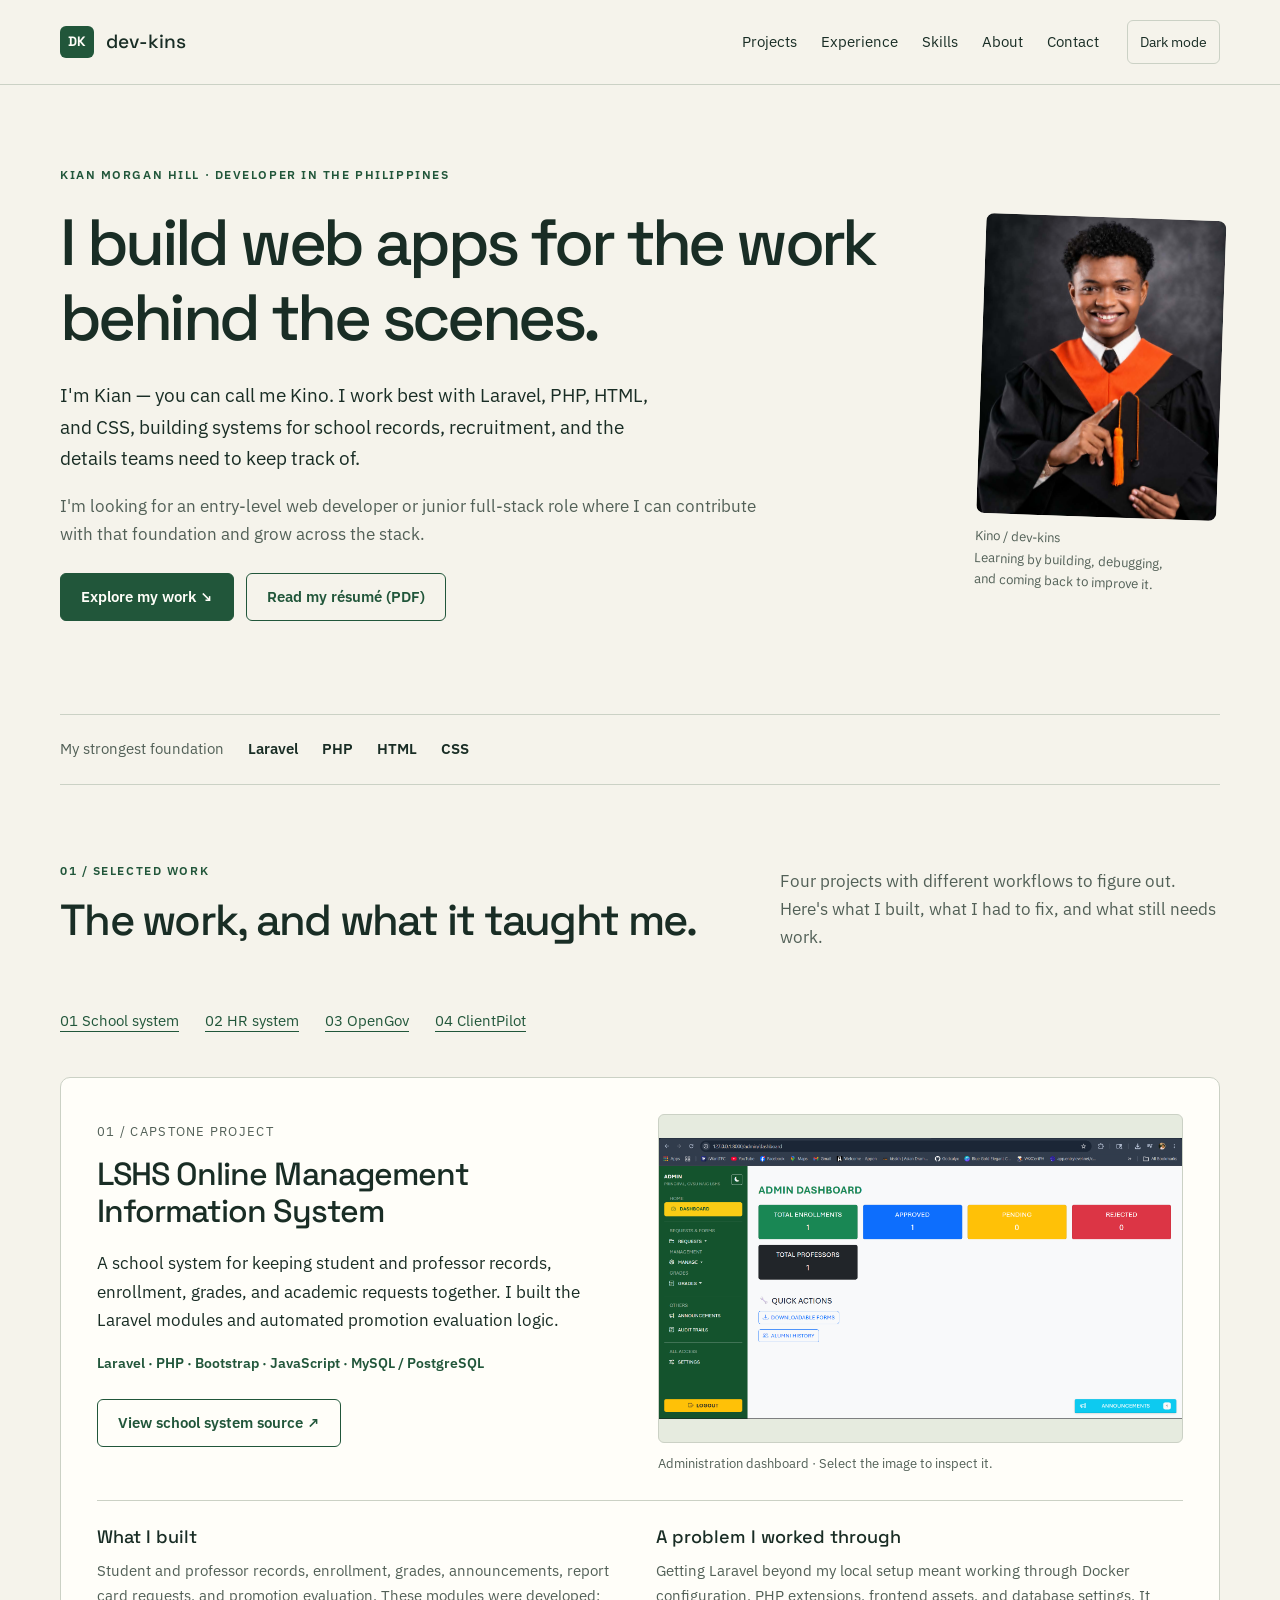
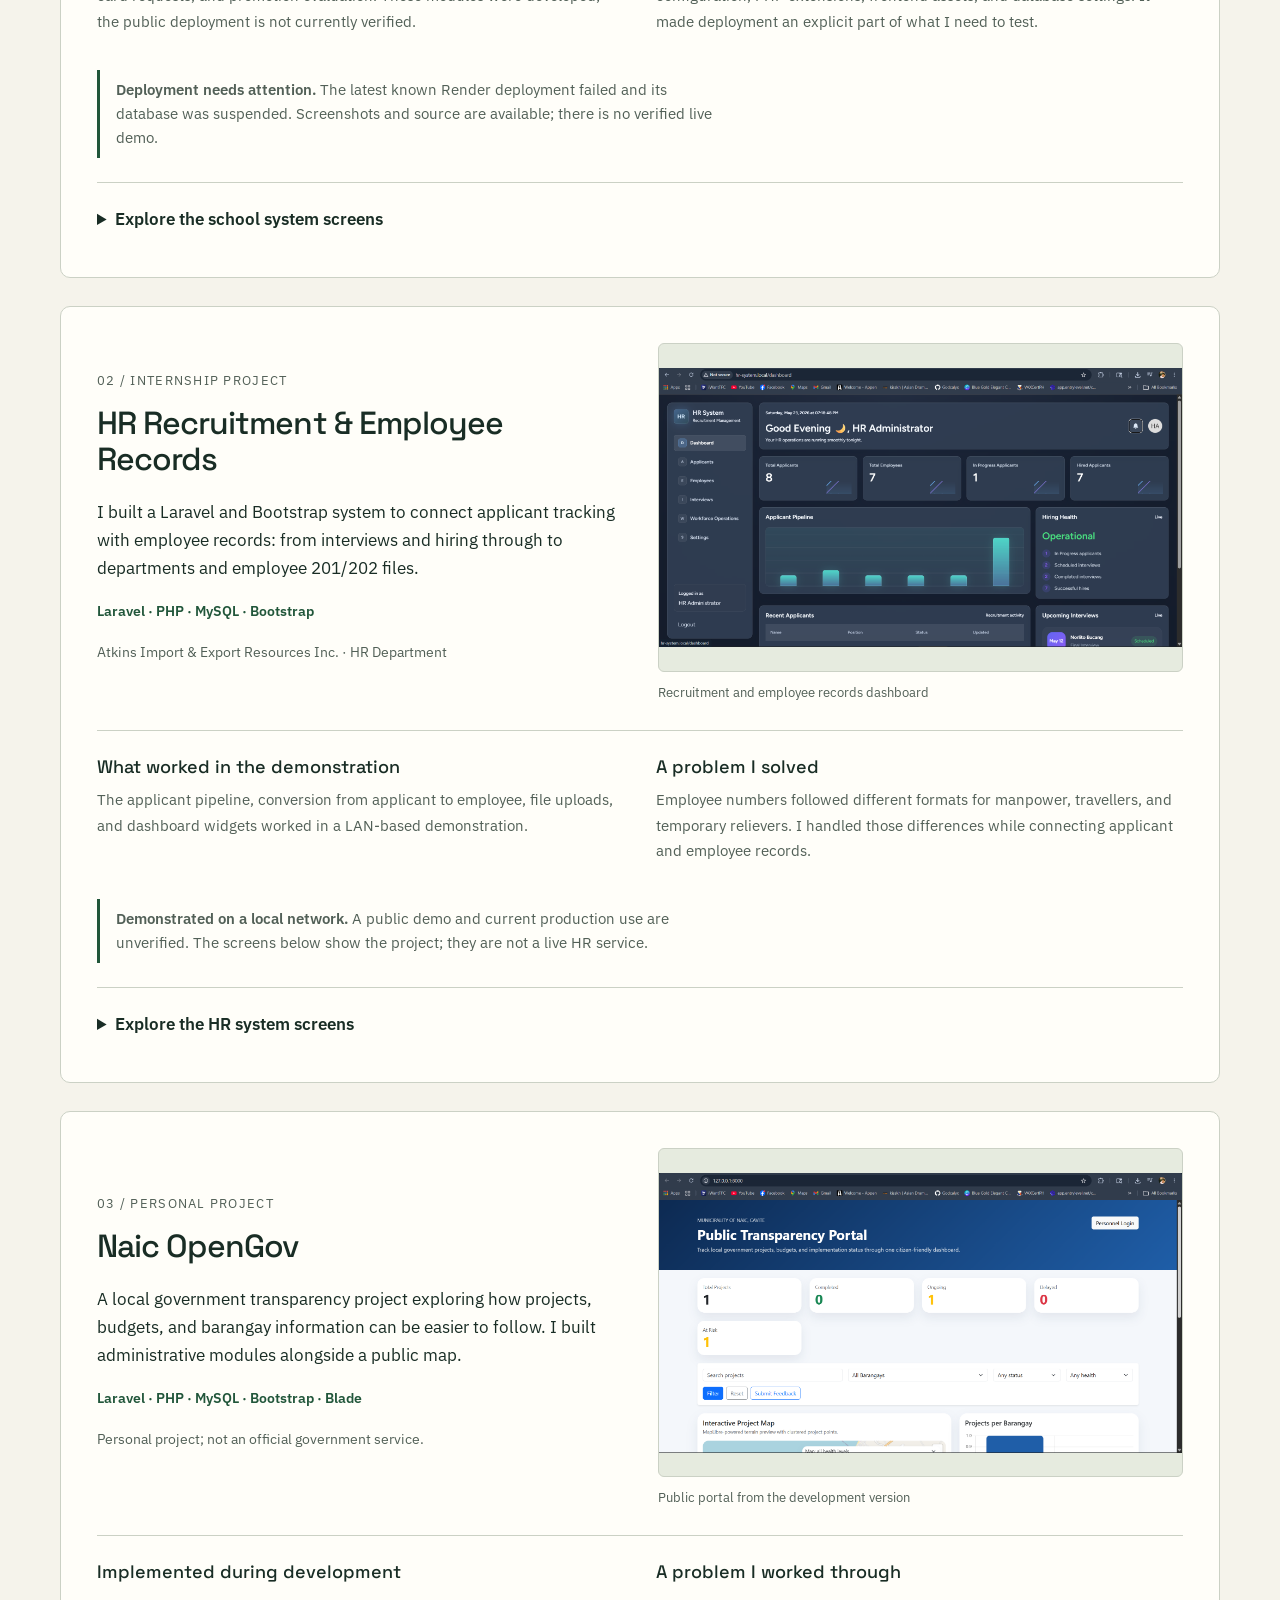
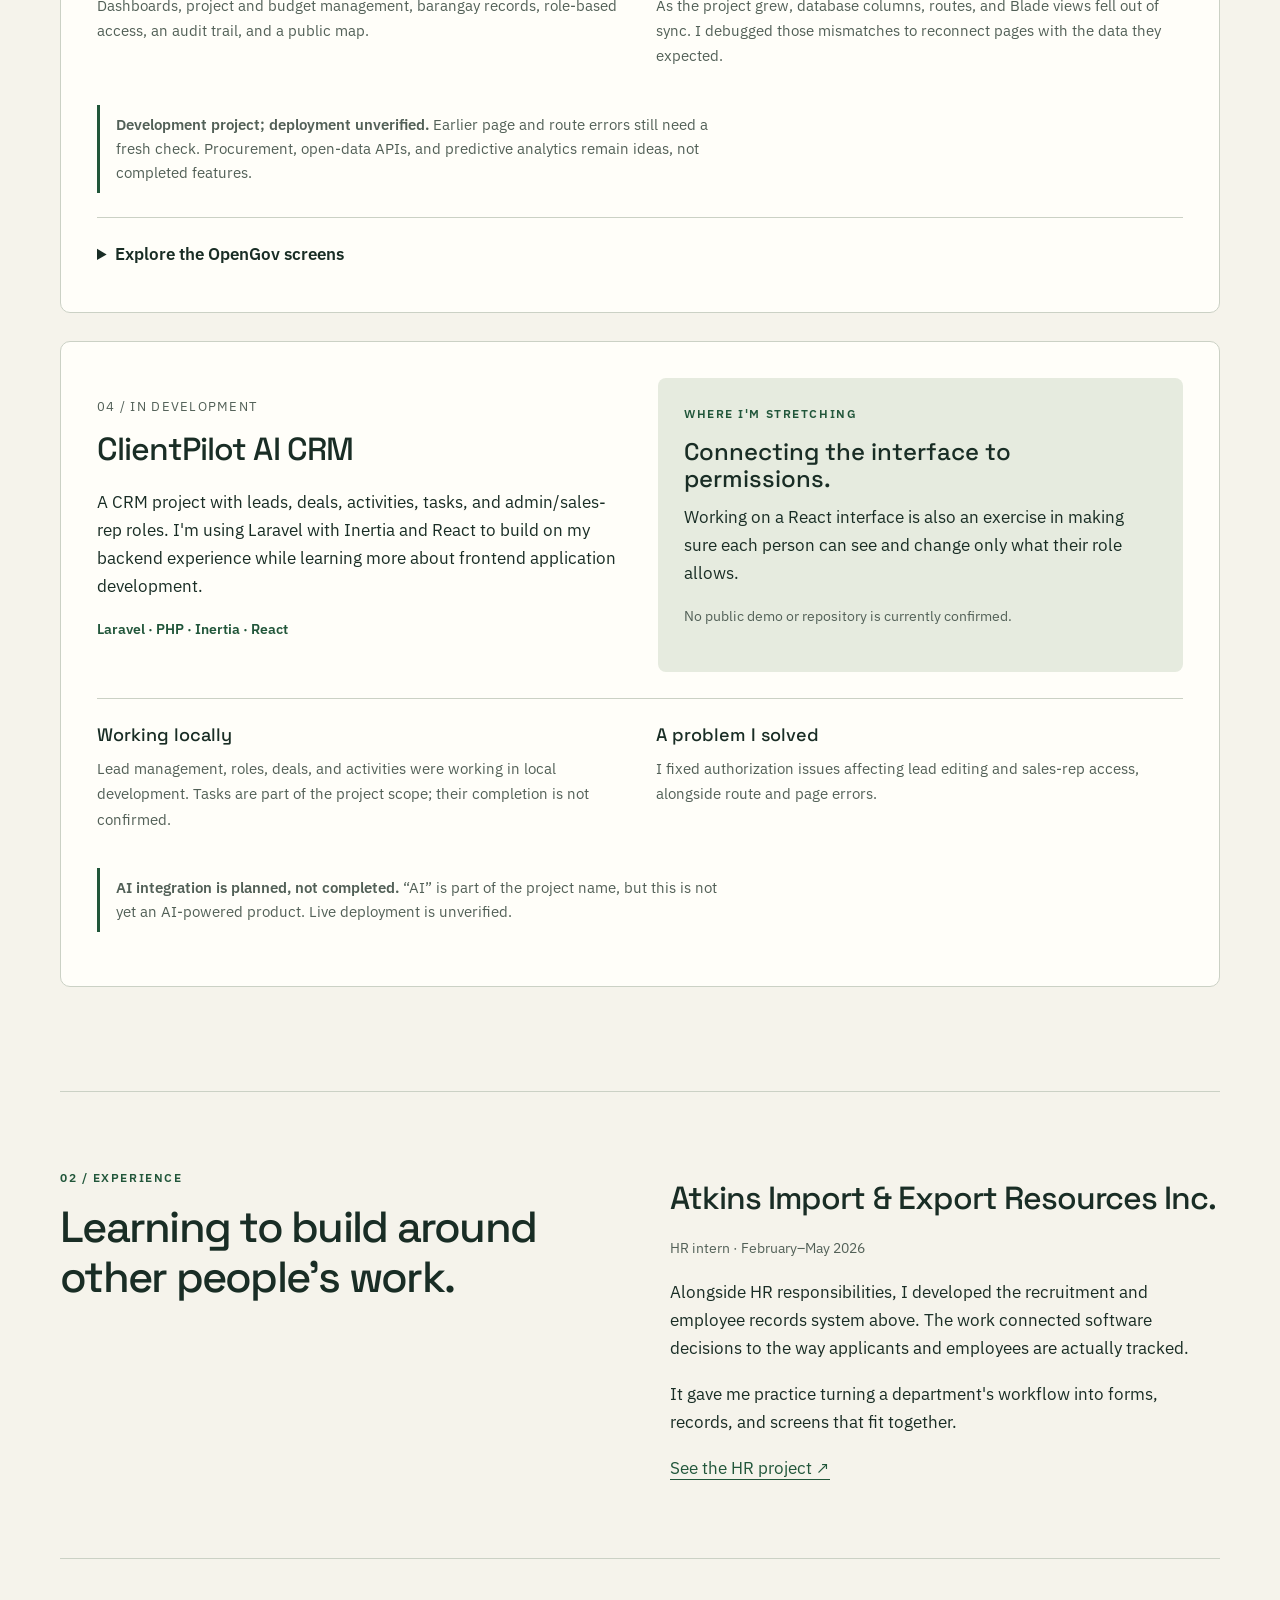
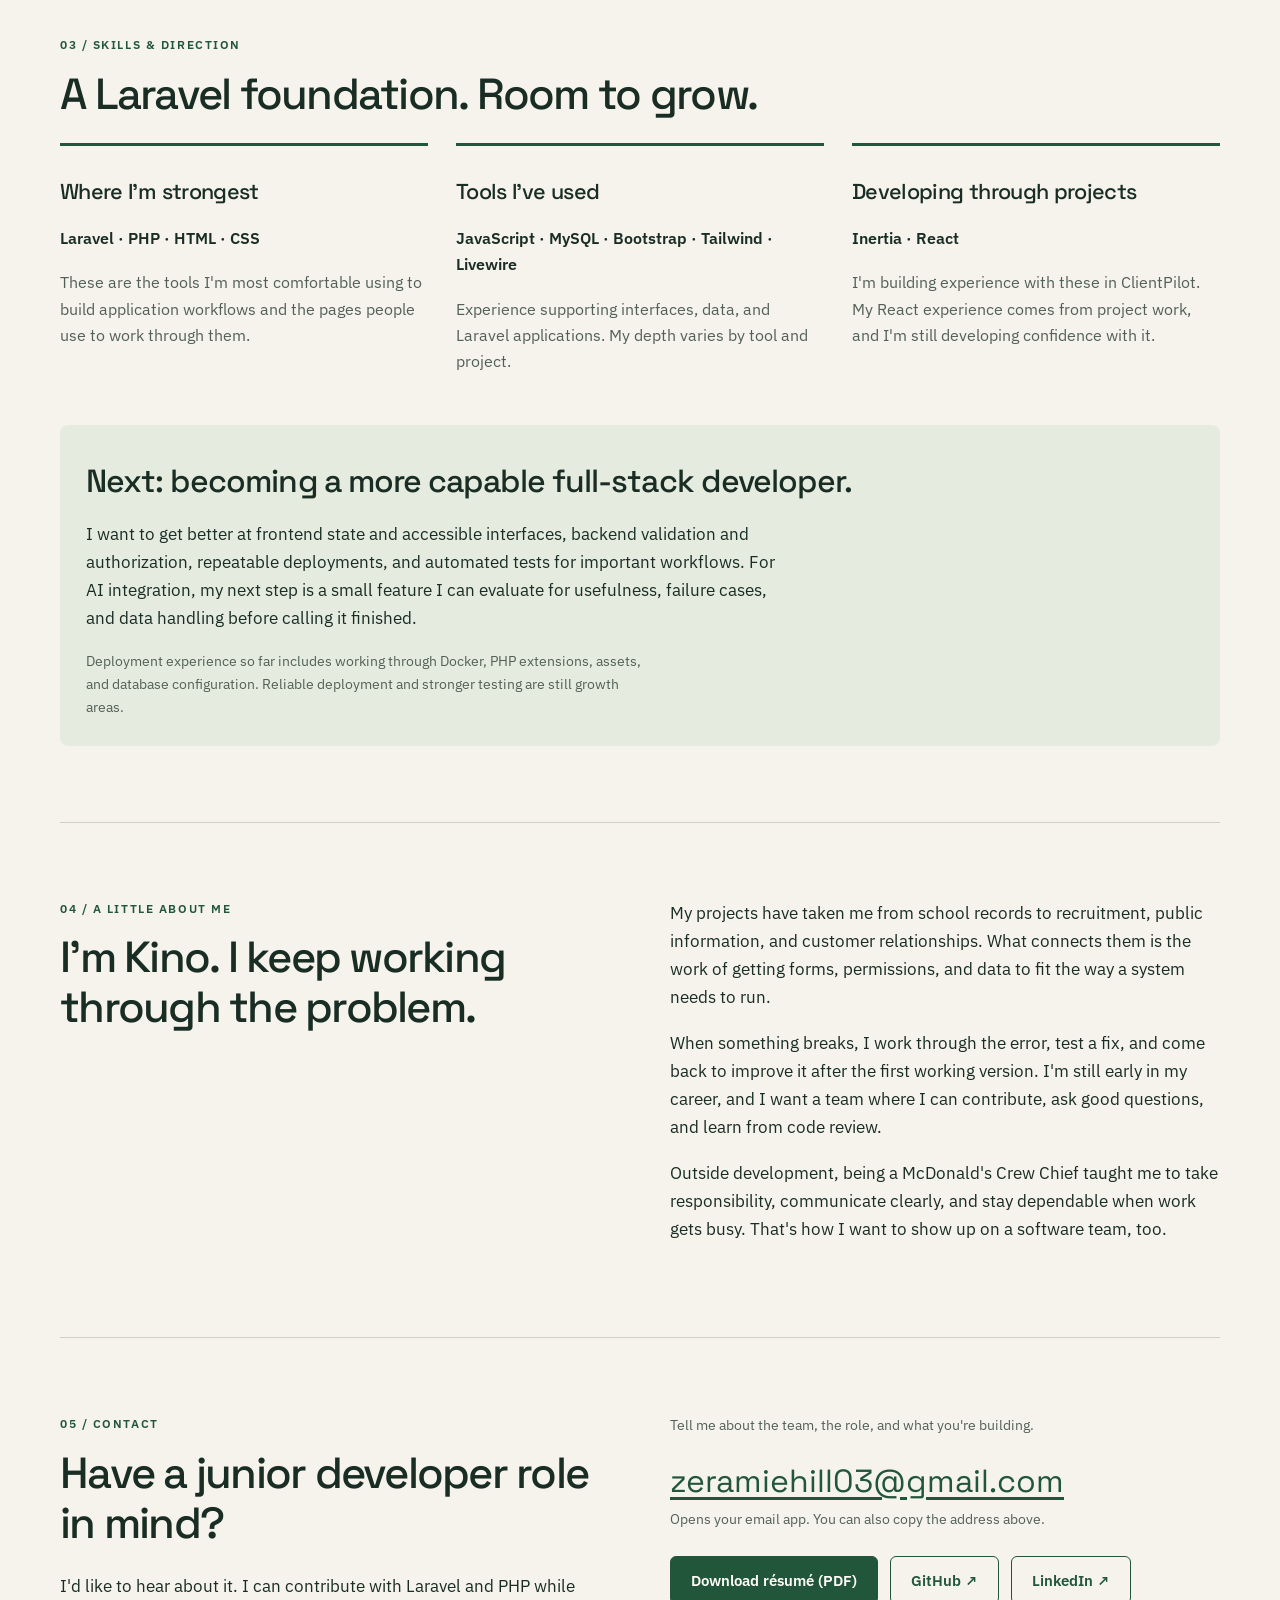
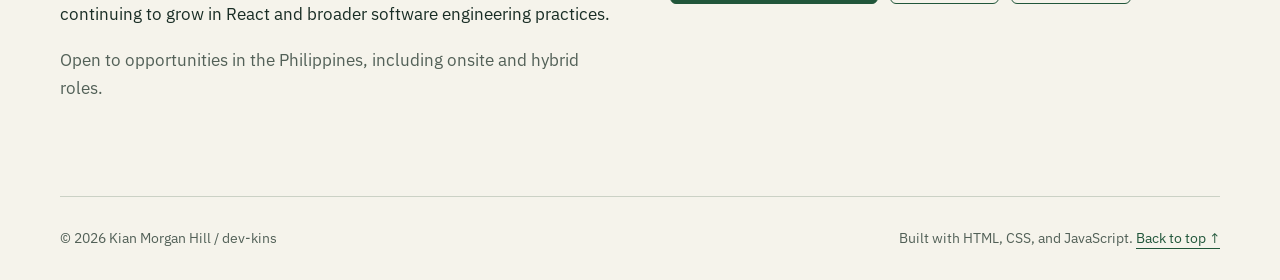
==== index.html @ 1ac3a868 "Redesign portfolio with updated projects and personal copy" ====
<!doctype html>
<html lang="en">
<head>
  <meta charset="utf-8">
  <meta name="viewport" content="width=device-width, initial-scale=1">
  <title>Kian Morgan Hill · Laravel &amp; PHP Developer</title>
  <meta name="description" content="I'm Kian (Kino), an early-career developer in the Philippines. Explore my Laravel school, HR, transparency, and CRM projects, what works, and what I'm learning next.">
  <meta name="theme-color" content="#21563a">
  <meta property="og:type" content="website">
  <meta property="og:title" content="Kian Morgan Hill · Laravel &amp; PHP Developer">
  <meta property="og:description" content="School records, HR workflows, public information, and a CRM. A look at my work, the problems I worked through, and where I'm growing next.">
  <meta property="og:url" content="https://dev-kins.vercel.app/">
  <meta property="og:image" content="https://dev-kins.vercel.app/assets/profile-photo.jpg">
  <meta property="og:image:alt" content="Kian Morgan Hill">
  <meta name="twitter:card" content="summary">
  <link rel="canonical" href="https://dev-kins.vercel.app/">
  <link rel="icon" href="./favicon.svg" type="image/svg+xml">
  <link rel="apple-touch-icon" href="./apple-touch-icon.png">
  <link rel="preconnect" href="https://fonts.googleapis.com">
  <link rel="preconnect" href="https://fonts.gstatic.com" crossorigin>
  <link href="https://fonts.googleapis.com/css2?family=Space+Grotesk:wght@400;500;700&amp;family=IBM+Plex+Sans:wght@400;500;600&amp;display=swap" rel="stylesheet">
  <link rel="stylesheet" href="./styles.css">
  <script src="./script.js" defer></script>
</head>
<body>
<a class="skip-link" href="#home">Skip to content</a>
<header class="topbar">
  <div class="wrap header-inner">
    <a class="brand" href="#home" aria-label="dev-kins home"><span class="brand-mark" aria-hidden="true">DK</span> dev-kins</a>
    <nav class="topnav" id="primary-navigation" aria-label="Primary navigation">
      <a href="#projects">Projects</a><a href="#experience">Experience</a><a href="#skills">Skills</a><a href="#about">About</a><a href="#contact">Contact</a>
    </nav>
    <button class="utility" data-theme-toggle type="button" aria-pressed="false">Dark mode</button>
    <button class="utility menu-toggle" data-menu-toggle type="button" aria-expanded="false" aria-controls="primary-navigation">Menu</button>
  </div>
</header>
<main id="home" class="wrap" tabindex="-1">
  <section class="hero" aria-labelledby="hero-title">
    <div>
      <p class="eyebrow">Kian Morgan Hill · Developer in the Philippines</p>
      <h1 id="hero-title">I build web apps for the work behind the scenes.</h1>
      <p class="intro">I'm Kian — you can call me Kino. I work best with Laravel, PHP, HTML, and CSS, building systems for school records, recruitment, and the details teams need to keep track of.</p>
      <p class="muted">I'm looking for an entry-level web developer or junior full-stack role where I can contribute with that foundation and grow across the stack.</p>
      <div class="actions"><a class="button primary" href="#projects">Explore my work <span aria-hidden="true">&nbsp;↘</span></a><a class="button" href="./assets/Kian_Morgan_Hill_Resume.pdf">Read my résumé (PDF)</a></div>
    </div>
    <figure class="hero-photo"><img src="./assets/profile-photo.jpg" alt="Kian Morgan Hill" width="240" height="300" fetchpriority="high"><figcaption>Kino / dev-kins<br>Learning by building, debugging,<br>and coming back to improve it.</figcaption></figure>
  </section>
  <div class="foundation"><span>My strongest foundation</span><strong>Laravel</strong><strong>PHP</strong><strong>HTML</strong><strong>CSS</strong></div>
  <section id="projects" class="section" tabindex="-1" aria-labelledby="projects-title">
    <div class="section-intro"><div><p class="eyebrow">01 / Selected work</p><h2 id="projects-title">The work, and what it taught me.</h2></div><p class="muted">Four projects with different workflows to figure out. Here's what I built, what I had to fix, and what still needs work.</p></div>
    <nav class="project-index" aria-label="Project shortcuts"><a href="#lshs">01 School system</a><a href="#hr">02 HR system</a><a href="#opengov">03 OpenGov</a><a href="#crm">04 ClientPilot</a></nav>
    <article class="project" id="lshs" aria-labelledby="lshs-title">
      <div class="project-top"><div><span class="project-number">01 / CAPSTONE PROJECT</span><h3 id="lshs-title">LSHS Online Management Information System</h3><p>A school system for keeping student and professor records, enrollment, grades, and academic requests together. I built the Laravel modules and automated promotion evaluation logic.</p><p class="tagline">Laravel · PHP · Bootstrap · JavaScript · MySQL / PostgreSQL</p><div class="actions"><a class="button" href="https://github.com/dev-kins/lshs-omis">View school system source ↗</a></div></div>
      <figure class="project-cover"><a class="preview" data-preview href="./assets/LSHS_OMIS/admin-dashboard.png" aria-label="Enlarge school admin dashboard"><img src="./assets/LSHS_OMIS/admin-dashboard.png" alt="LSHS school administration dashboard" loading="lazy" width="1440" height="900"></a><figcaption>Administration dashboard · Select the image to inspect it.</figcaption></figure></div>
      <div class="project-facts"><div><h4>What I built</h4><p>Student and professor records, enrollment, grades, announcements, report card requests, and promotion evaluation. These modules were developed; the public deployment is not currently verified.</p></div><div><h4>A problem I worked through</h4><p>Getting Laravel beyond my local setup meant working through Docker configuration, PHP extensions, frontend assets, and database settings. It made deployment an explicit part of what I need to test.</p></div></div>
      <p class="status"><strong>Deployment needs attention.</strong> The latest known Render deployment failed and its database was suspended. Screenshots and source are available; there is no verified live demo.</p>
      <details id="lshs-gallery"><summary>Explore the school system screens</summary><div class="gallery">
        <figure><a class="preview" data-preview href="./assets/LSHS_OMIS/homepage.png" aria-label="Enlarge school homepage"><img src="./assets/LSHS_OMIS/homepage.png" alt="LSHS public homepage" loading="lazy"></a><figcaption>Public homepage</figcaption></figure>
        <figure><a class="preview" data-preview href="./assets/LSHS_OMIS/teacher-dashboard.png" aria-label="Enlarge professor dashboard"><img src="./assets/LSHS_OMIS/teacher-dashboard.png" alt="LSHS professor dashboard" loading="lazy"></a><figcaption>Professor dashboard</figcaption></figure>
        <figure><a class="preview" data-preview href="./assets/LSHS_OMIS/student-dashboard.png" aria-label="Enlarge student dashboard"><img src="./assets/LSHS_OMIS/student-dashboard.png" alt="LSHS student dashboard" loading="lazy"></a><figcaption>Student dashboard</figcaption></figure>
        <figure><a class="preview" data-preview href="./assets/LSHS_OMIS/grades.png" aria-label="Enlarge grades screen"><img src="./assets/LSHS_OMIS/grades.png" alt="LSHS grades screen" loading="lazy"></a><figcaption>Grades</figcaption></figure>
        <figure><a class="preview" data-preview href="./assets/LSHS_OMIS/grade-consolidation.png" aria-label="Enlarge grade consolidation"><img src="./assets/LSHS_OMIS/grade-consolidation.png" alt="LSHS grade consolidation screen" loading="lazy"></a><figcaption>Grade consolidation</figcaption></figure>
        <figure><a class="preview" data-preview href="./assets/LSHS_OMIS/audit-trail.png" aria-label="Enlarge school audit trail"><img src="./assets/LSHS_OMIS/audit-trail.png" alt="LSHS audit trail screen" loading="lazy"></a><figcaption>Audit trail</figcaption></figure>
      </div></details>
    </article>
    <article class="project" id="hr" aria-labelledby="hr-title">
      <div class="project-top"><div><span class="project-number">02 / INTERNSHIP PROJECT</span><h3 id="hr-title">HR Recruitment &amp; Employee Records</h3><p>I built a Laravel and Bootstrap system to connect applicant tracking with employee records: from interviews and hiring through to departments and employee 201/202 files.</p><p class="tagline">Laravel · PHP · MySQL · Bootstrap</p><p class="meta">Atkins Import &amp; Export Resources Inc. · HR Department</p></div>
      <figure class="project-cover"><a class="preview" data-preview href="./assets/HR_RWMS/hr-dashboard.png" aria-label="Enlarge HR dashboard"><img src="./assets/HR_RWMS/hr-dashboard.png" alt="HR recruitment and employee records dashboard" loading="lazy" width="1440" height="900"></a><figcaption>Recruitment and employee records dashboard</figcaption></figure></div>
      <div class="project-facts"><div><h4>What worked in the demonstration</h4><p>The applicant pipeline, conversion from applicant to employee, file uploads, and dashboard widgets worked in a LAN-based demonstration.</p></div><div><h4>A problem I solved</h4><p>Employee numbers followed different formats for manpower, travellers, and temporary relievers. I handled those differences while connecting applicant and employee records.</p></div></div>
      <p class="status"><strong>Demonstrated on a local network.</strong> A public demo and current production use are unverified. The screens below show the project; they are not a live HR service.</p>
      <details><summary>Explore the HR system screens</summary><div class="gallery">
        <figure><a class="preview" data-preview href="./assets/HR_RWMS/hr-applicants.png" aria-label="Enlarge applicant tracking"><img src="./assets/HR_RWMS/hr-applicants.png" alt="HR applicant tracking screen" loading="lazy"></a><figcaption>Applicant pipeline</figcaption></figure>
        <figure><a class="preview" data-preview href="./assets/HR_RWMS/hr-workforce.png" aria-label="Enlarge workforce screen"><img src="./assets/HR_RWMS/hr-workforce.png" alt="HR workforce screen" loading="lazy"></a><figcaption>Workforce overview</figcaption></figure>
        <figure><a class="preview" data-preview href="./assets/HR_RWMS/hr-employee_profile.png" aria-label="Enlarge employee profile"><img src="./assets/HR_RWMS/hr-employee_profile.png" alt="HR employee profile screen" loading="lazy"></a><figcaption>Employee profile and records</figcaption></figure>
      </div></details>
    </article>
    <article class="project" id="opengov" aria-labelledby="opengov-title">
      <div class="project-top"><div><span class="project-number">03 / PERSONAL PROJECT</span><h3 id="opengov-title">Naic OpenGov</h3><p>A local government transparency project exploring how projects, budgets, and barangay information can be easier to follow. I built administrative modules alongside a public map.</p><p class="tagline">Laravel · PHP · MySQL · Bootstrap · Blade</p><p class="meta">Personal project; not an official government service.</p></div>
      <figure class="project-cover"><a class="preview" data-preview href="./assets/Naic-OpenGov/public-portal.png" aria-label="Enlarge OpenGov public portal"><img src="./assets/Naic-OpenGov/public-portal.png" alt="Naic OpenGov public transparency portal" loading="lazy" width="1440" height="900"></a><figcaption>Public portal from the development version</figcaption></figure></div>
      <div class="project-facts"><div><h4>Implemented during development</h4><p>Dashboards, project and budget management, barangay records, role-based access, an audit trail, and a public map.</p></div><div><h4>A problem I worked through</h4><p>As the project grew, database columns, routes, and Blade views fell out of sync. I debugged those mismatches to reconnect pages with the data they expected.</p></div></div>
      <p class="status"><strong>Development project; deployment unverified.</strong> Earlier page and route errors still need a fresh check. Procurement, open-data APIs, and predictive analytics remain ideas, not completed features.</p>
      <details><summary>Explore the OpenGov screens</summary><div class="gallery">
        <figure><a class="preview" data-preview href="./assets/Naic-OpenGov/dashboard.png" aria-label="Enlarge OpenGov dashboard"><img src="./assets/Naic-OpenGov/dashboard.png" alt="Naic OpenGov administrative dashboard" loading="lazy"></a><figcaption>Administrative dashboard</figcaption></figure>
        <figure><a class="preview" data-preview href="./assets/Naic-OpenGov/budget%20page.png" aria-label="Enlarge budget management"><img src="./assets/Naic-OpenGov/budget%20page.png" alt="Naic OpenGov budget management page" loading="lazy"></a><figcaption>Budget management</figcaption></figure>
        <figure><a class="preview" data-preview href="./assets/Naic-OpenGov/project%20view.png" aria-label="Enlarge project details"><img src="./assets/Naic-OpenGov/project%20view.png" alt="Naic OpenGov project detail page" loading="lazy"></a><figcaption>Project details</figcaption></figure>
        <figure><a class="preview" data-preview href="./assets/Naic-OpenGov/notification.png" aria-label="Enlarge notifications screen"><img src="./assets/Naic-OpenGov/notification.png" alt="Naic OpenGov notifications screen" loading="lazy"></a><figcaption>Notifications screen</figcaption></figure>
        <figure><a class="preview" data-preview href="./assets/Naic-OpenGov/Login.png" aria-label="Enlarge OpenGov login"><img src="./assets/Naic-OpenGov/Login.png" alt="Naic OpenGov login screen" loading="lazy"></a><figcaption>Login screen</figcaption></figure>
      </div></details>
    </article>
    <article class="project" id="crm" aria-labelledby="crm-title">
      <div class="project-top"><div><span class="project-number">04 / IN DEVELOPMENT</span><h3 id="crm-title">ClientPilot AI CRM</h3><p>A CRM project with leads, deals, activities, tasks, and admin/sales-rep roles. I'm using Laravel with Inertia and React to build on my backend experience while learning more about frontend application development.</p><p class="tagline">Laravel · PHP · Inertia · React</p></div><div class="crm-note"><p class="eyebrow">Where I'm stretching</p><h4>Connecting the interface to permissions.</h4><p>Working on a React interface is also an exercise in making sure each person can see and change only what their role allows.</p><p class="meta">No public demo or repository is currently confirmed.</p></div></div>
      <div class="project-facts"><div><h4>Working locally</h4><p>Lead management, roles, deals, and activities were working in local development. Tasks are part of the project scope; their completion is not confirmed.</p></div><div><h4>A problem I solved</h4><p>I fixed authorization issues affecting lead editing and sales-rep access, alongside route and page errors.</p></div></div>
      <p class="status"><strong>AI integration is planned, not completed.</strong> “AI” is part of the project name, but this is not yet an AI-powered product. Live deployment is unverified.</p>
    </article>
  </section>
  <section id="experience" class="section two-col" tabindex="-1" aria-labelledby="experience-title">
    <div><p class="eyebrow">02 / Experience</p><h2 id="experience-title">Learning to build around other people's work.</h2></div>
    <div><h3>Atkins Import &amp; Export Resources Inc.</h3><p class="meta">HR intern · February–May 2026</p><p>Alongside HR responsibilities, I developed the recruitment and employee records system above. The work connected software decisions to the way applicants and employees are actually tracked.</p><p>It gave me practice turning a department's workflow into forms, records, and screens that fit together.</p><a href="#hr">See the HR project ↗</a></div>
  </section>
  <section id="skills" class="section" tabindex="-1" aria-labelledby="skills-title">
    <p class="eyebrow">03 / Skills &amp; direction</p><h2 id="skills-title">A Laravel foundation. Room to grow.</h2>
    <div class="skill-grid">
      <div class="skill-card"><h3>Where I'm strongest</h3><p class="skill-names">Laravel · PHP · HTML · CSS</p><p>These are the tools I'm most comfortable using to build application workflows and the pages people use to work through them.</p></div>
      <div class="skill-card"><h3>Tools I've used</h3><p class="skill-names">JavaScript · MySQL · Bootstrap · Tailwind · Livewire</p><p>Experience supporting interfaces, data, and Laravel applications. My depth varies by tool and project.</p></div>
      <div class="skill-card"><h3>Developing through projects</h3><p class="skill-names">Inertia · React</p><p>I'm building experience with these in ClientPilot. My React experience comes from project work, and I'm still developing confidence with it.</p></div>
    </div>
    <div class="learning"><h3>Next: becoming a more capable full-stack developer.</h3><p>I want to get better at frontend state and accessible interfaces, backend validation and authorization, repeatable deployments, and automated tests for important workflows. For AI integration, my next step is a small feature I can evaluate for usefulness, failure cases, and data handling before calling it finished.</p><p class="meta">Deployment experience so far includes working through Docker, PHP extensions, assets, and database configuration. Reliable deployment and stronger testing are still growth areas.</p></div>
  </section>
  <section id="about" class="section two-col" tabindex="-1" aria-labelledby="about-title">
    <div><p class="eyebrow">04 / A little about me</p><h2 id="about-title">I'm Kino. I keep working through the problem.</h2></div>
    <div><p>My projects have taken me from school records to recruitment, public information, and customer relationships. What connects them is the work of getting forms, permissions, and data to fit the way a system needs to run.</p><p>When something breaks, I work through the error, test a fix, and come back to improve it after the first working version. I'm still early in my career, and I want a team where I can contribute, ask good questions, and learn from code review.</p><p>Outside development, being a McDonald's Crew Chief taught me to take responsibility, communicate clearly, and stay dependable when work gets busy. That's how I want to show up on a software team, too.</p></div>
  </section>
  <section id="contact" class="section two-col" tabindex="-1" aria-labelledby="contact-title">
    <div><p class="eyebrow">05 / Contact</p><h2 id="contact-title">Have a junior developer role in mind?</h2><p>I'd like to hear about it. I can contribute with Laravel and PHP while continuing to grow in React and broader software engineering practices.</p><p class="muted">Open to opportunities in the Philippines, including onsite and hybrid roles.</p></div>
    <div><p class="meta">Tell me about the team, the role, and what you're building.</p><a class="email" href="mailto:zeramiehill03@gmail.com">zeramiehill03@gmail.com</a><p class="meta">Opens your email app. You can also copy the address above.</p><div class="actions"><a class="button primary" href="./assets/Kian_Morgan_Hill_Resume.pdf" download>Download résumé (PDF)</a><a class="button" href="https://github.com/dev-kins">GitHub ↗</a><a class="button" href="https://www.linkedin.com/in/kian-morgan-hill-093bba239">LinkedIn ↗</a></div></div>
  </section>
</main>
<footer class="wrap footer"><p>© <span id="year">2026</span> Kian Morgan Hill / dev-kins</p><p>Built with HTML, CSS, and JavaScript. <a href="#home">Back to top ↑</a></p></footer>
<dialog id="screenshot-dialog" aria-labelledby="screenshot-title"><div class="dialog-top"><h2 id="screenshot-title">Project screenshot</h2><form method="dialog"><button class="utility" autofocus>Close preview</button></form></div><img id="screenshot-image" alt=""></dialog>
</body>
</html>
---- styles.css ----
:root {
  color-scheme:light;
  --bg:#f5f3eb;
  --surface:#fffef9;
  --ink:#192d25;
  --muted:#526057;
  --line:#cbd1c5;
  --accent:#21563a;
  --tint:#e6ebdf;
  --button:#fffef9
}
:root[data-theme=dark] {
  color-scheme:dark;
  --bg:#14221c;
  --surface:#1b2d24;
  --ink:#f2f3e9;
  --muted:#bdcbbf;
  --line:#4a6051;
  --accent:#b6d89d;
  --tint:#293f30;
  --button:#14221c
}
* {
  box-sizing:border-box
}
html {
  scroll-behavior:smooth;
  scroll-padding-top:100px
}
body {
  margin:0;
  background:var(--bg);
  color:var(--ink);
  font-family:'IBM Plex Sans',sans-serif;
  font-size:17px;
  line-height:1.65
}
a {
  color:var(--accent);
  text-underline-offset:5px
}
a:hover {
  text-decoration-thickness:2px
}
button,summary {
  cursor:pointer
}
button {
  font:inherit
}
img {
  max-width:100%;
  height:auto;
  display:block
}
h1,h2,h3,h4,.brand {
  font-family:'Space Grotesk',sans-serif;
  line-height:1.15;
  font-weight:500
}
h1 {
  font-size:clamp(2.5rem,5.1vw,4.6rem);
  letter-spacing:-.055em;
  margin:20px 0 24px;
  max-width:850px
}
h2 {
  font-size:clamp(2rem,3.4vw,3rem);
  letter-spacing:-.04em;
  margin:8px 0 24px
}
h3 {
  font-size:clamp(1.6rem,2.5vw,2.25rem);
  letter-spacing:-.03em;
  margin:12px 0 20px
}
h4 {
  font-size:1.13rem;
  margin:0 0 10px
}
p {
  margin:0 0 18px;
  max-width:70ch
}
ul {
  padding-left:22px
}
li+li {
  margin-top:8px
}
strong {
  font-weight:600
}
:focus-visible {
  outline:3px solid var(--accent);
  outline-offset:5px
}
.wrap {
  width:min(1160px,calc(100% - 64px));
  margin:auto
}
.skip-link {
  position:fixed;
  top:-80px;
  left:20px;
  z-index:20;
  padding:12px;
  background:var(--surface)
}
.skip-link:focus {
  top:12px
}
.topbar {
  position:sticky;
  top:0;
  z-index:5;
  background:var(--bg);
  border-bottom:1px solid var(--line)
}
.header-inner {
  min-height:84px;
  display:flex;
  align-items:center;
  gap:28px
}
.brand {
  display:flex;
  align-items:center;
  gap:12px;
  text-decoration:none;
  font-size:1.2rem;
  color:var(--ink);
  margin-right:auto
}
.brand-mark {
  background:var(--accent);
  color:var(--button);
  padding:8px;
  border-radius:6px;
  font-size:.85rem;
  font-weight:700
}
.topnav {
  display:flex;
  gap:24px
}
.topnav a {
  color:var(--ink);
  text-decoration:none;
  font-size:.92rem;
  padding:10px 0
}
.topnav a:hover {
  text-decoration:underline
}
.utility {
  background:transparent;
  border:1px solid var(--line);
  border-radius:6px;
  color:var(--ink);
  min-height:44px;
  padding:8px 12px;
  font-size:.86rem
}
.menu-toggle {
  display:none
}
.eyebrow {
  color:var(--accent);
  text-transform:uppercase;
  font-size:.75rem;
  font-weight:600;
  letter-spacing:.13em;
  margin-bottom:14px
}
.muted,.meta {
  color:var(--muted)
}
.meta {
  font-size:.88rem
}
.hero {
  display:grid;
  grid-template-columns:minmax(0,1fr) 240px;
  gap:70px;
  align-items:center;
  padding:80px 0 68px
}
.hero .intro {
  font-size:1.2rem;
  max-width:56ch
}
.hero-photo {
  margin:0;
  transform:rotate(2deg)
}
.hero-photo img {
  width:240px;
  aspect-ratio:4/5;
  object-fit:cover;
  border-radius:8px
}
.hero-photo figcaption {
  font-size:.82rem;
  color:var(--muted);
  margin-top:12px
}
.actions {
  display:flex;
  flex-wrap:wrap;
  align-items:center;
  gap:12px;
  margin:25px 0
}
.button {
  display:inline-flex;
  align-items:center;
  justify-content:center;
  min-height:48px;
  padding:10px 20px;
  border:1px solid var(--accent);
  border-radius:6px;
  text-decoration:none;
  font-size:.95rem;
  font-weight:600
}
.button.primary {
  background:var(--accent);
  color:var(--button)
}
.button:hover {
  box-shadow:0 3px 0 var(--line)
}
.foundation {
  display:flex;
  gap:24px;
  flex-wrap:wrap;
  padding:22px 0;
  border-top:1px solid var(--line);
  border-bottom:1px solid var(--line);
  font-size:.94rem
}
.foundation span {
  color:var(--muted)
}
.section {
  padding:76px 0;
  border-bottom:1px solid var(--line)
}
.section-intro {
  display:flex;
  justify-content:space-between;
  align-items:end;
  gap:30px;
  margin-bottom:32px
}
.section-intro p {
  max-width:44ch
}
.project-index {
  display:flex;
  flex-wrap:wrap;
  gap:12px 26px;
  margin:0 0 32px
}
.project-index a {
  font-size:.93rem;
  min-height:44px;
  padding:8px 0
}
.project {
  scroll-margin-top:110px;
  background:var(--surface);
  border:1px solid var(--line);
  border-radius:10px;
  padding:36px;
  margin-bottom:28px
}
.project-top {
  display:grid;
  grid-template-columns:minmax(0,1fr) minmax(0,1fr);
  gap:36px;
  align-items:center
}
.project-number {
  font-size:.8rem;
  letter-spacing:.1em;
  color:var(--muted)
}
.tagline {
  font-size:.85rem;
  color:var(--accent);
  font-weight:600
}
.project-cover {
  margin:0
}
.preview {
  padding:0;
  background:var(--tint);
  border:1px solid var(--line);
  border-radius:6px;
  overflow:hidden;
  display:block;
  width:100%
}
.preview img {
  width:100%;
  aspect-ratio:16/10;
  object-fit:contain
}
.project-cover figcaption,.gallery figcaption {
  font-size:.82rem;
  color:var(--muted);
  margin:10px 0 0
}
.project-facts {
  display:grid;
  grid-template-columns:1fr 1fr;
  gap:32px;
  border-top:1px solid var(--line);
  padding-top:26px;
  margin-top:26px
}
.project-facts p {
  font-size:.96rem;
  color:var(--muted)
}
.status {
  border-left:3px solid var(--accent);
  padding:8px 0 8px 16px;
  margin-top:18px;
  font-size:.91rem;
  color:var(--muted)
}
details {
  border-top:1px solid var(--line);
  margin-top:24px;
  padding-top:14px
}
summary {
  font-weight:600;
  min-height:44px;
  padding:8px 0
}
.gallery {
  display:grid;
  grid-template-columns:repeat(3,minmax(0,1fr));
  gap:18px;
  padding:16px 0
}
.gallery figure {
  margin:0
}
.crm-note {
  background:var(--tint);
  padding:26px;
  border-radius:8px
}
.crm-note h4 {
  font-size:1.5rem
}
.two-col {
  display:grid;
  grid-template-columns:1fr 1fr;
  gap:60px
}
.skill-grid {
  display:grid;
  grid-template-columns:repeat(3,1fr);
  gap:28px
}
.skill-card {
  border-top:3px solid var(--accent);
  padding-top:22px
}
.skill-card h3 {
  font-size:1.35rem
}
.skill-card p {
  color:var(--muted);
  font-size:1rem
}
.skill-names {
  color:var(--ink)!important;
  font-weight:600
}
.learning {
  margin-top:32px;
  background:var(--tint);
  padding:26px;
  border-radius:8px
}
.learning p:last-child {
  margin-bottom:0
}
.email {
  font-family:'Space Grotesk',sans-serif;
  font-size:clamp(1.15rem,3vw,2rem);
  overflow-wrap:anywhere
}
.footer {
  padding:30px 0;
  display:flex;
  justify-content:space-between;
  gap:20px;
  font-size:.85rem;
  color:var(--muted)
}
.footer p {
  margin:0
}
dialog {
  width:min(1100px,94vw);
  max-height:92vh;
  padding:20px;
  background:var(--surface);
  color:var(--ink);
  border:1px solid var(--line);
  border-radius:10px
}
dialog::backdrop {
  background:#08180ed9
}
dialog .dialog-top {
  display:flex;
  justify-content:space-between;
  align-items:center;
  gap:20px;
  margin-bottom:14px
}
dialog h2 {
  font-family:'IBM Plex Sans',sans-serif;
  font-size:1rem;
  letter-spacing:0;
  margin:0
}
dialog img {
  max-height:74vh;
  object-fit:contain;
  margin:auto
}
dialog form {
  margin:0
}
.not-found {
  padding:100px 0;
  max-width:720px
}
@media(max-width:900px) {
  .wrap {
    width:calc(100% - 40px)
  }
  .hero {
    gap:30px;
    grid-template-columns:minmax(0,1fr) 180px
  }
  .hero-photo img {
    width:180px
  }
  .header-inner {
    gap:16px
  }
  .topnav {
    gap:14px
  }
  .topnav a {
    font-size:.85rem
  }
  .skill-grid {
    gap:20px
  }

}
@media(max-width:700px) {
  html {
    scroll-padding-top:90px
  }
  .header-inner {
    min-height:72px;
    flex-wrap:wrap;
    gap:12px
  }
  .brand {
    font-size:1.1rem
  }
  .js-enabled .menu-toggle {
    display:block
  }
  .topnav {
    order:4;
    width:100%;
    flex-wrap:wrap;
    gap:4px 22px;
    padding-bottom:14px
  }
  .js-enabled .topnav {
    display:none
  }
  .js-enabled .topnav.is-open {
    display:flex
  }
  .topnav a {
    min-height:44px;
    font-size:1rem
  }
  .hero {
    grid-template-columns:1fr;
    padding:45px 0 35px;
    gap:24px
  }
  .hero .intro {
    font-size:1.08rem
  }
  .hero-photo {
    display:flex;
    gap:18px;
    align-items:center;
    transform:none
  }
  .hero-photo img {
    width:80px;
    border-radius:6px
  }
  .hero-photo figcaption {
    margin:0
  }
  .foundation {
    gap:8px 18px
  }
  .section {
    padding:48px 0
  }
  .section-intro {
    display:block;
    margin-bottom:20px
  }
  .project {
    padding:22px
  }
  .project-top,.project-facts,.two-col,.skill-grid {
    grid-template-columns:1fr;
    gap:22px
  }
  .project-facts {
    gap:12px
  }
  .gallery {
    grid-template-columns:1fr 1fr
  }
  .project-index {
    gap:8px 20px
  }
  .learning {
    padding:22px
  }
  .footer {
    flex-direction:column;
    gap:6px
  }
  .actions {
    gap:10px
  }
  .utility {
    padding:8px 10px
  }

}
@media(max-width:380px) {
  .wrap {
    width:calc(100% - 28px)
  }
  .gallery {
    grid-template-columns:1fr
  }
  .project {
    padding:18px
  }
  .brand {
    gap:7px
  }
  .header-inner {
    gap:8px
  }

}
@media(prefers-reduced-motion:reduce) {
  html {
    scroll-behavior:auto
  }
  *,*::before,*::after {
    animation:none!important;
    transition:none!important
  }

}
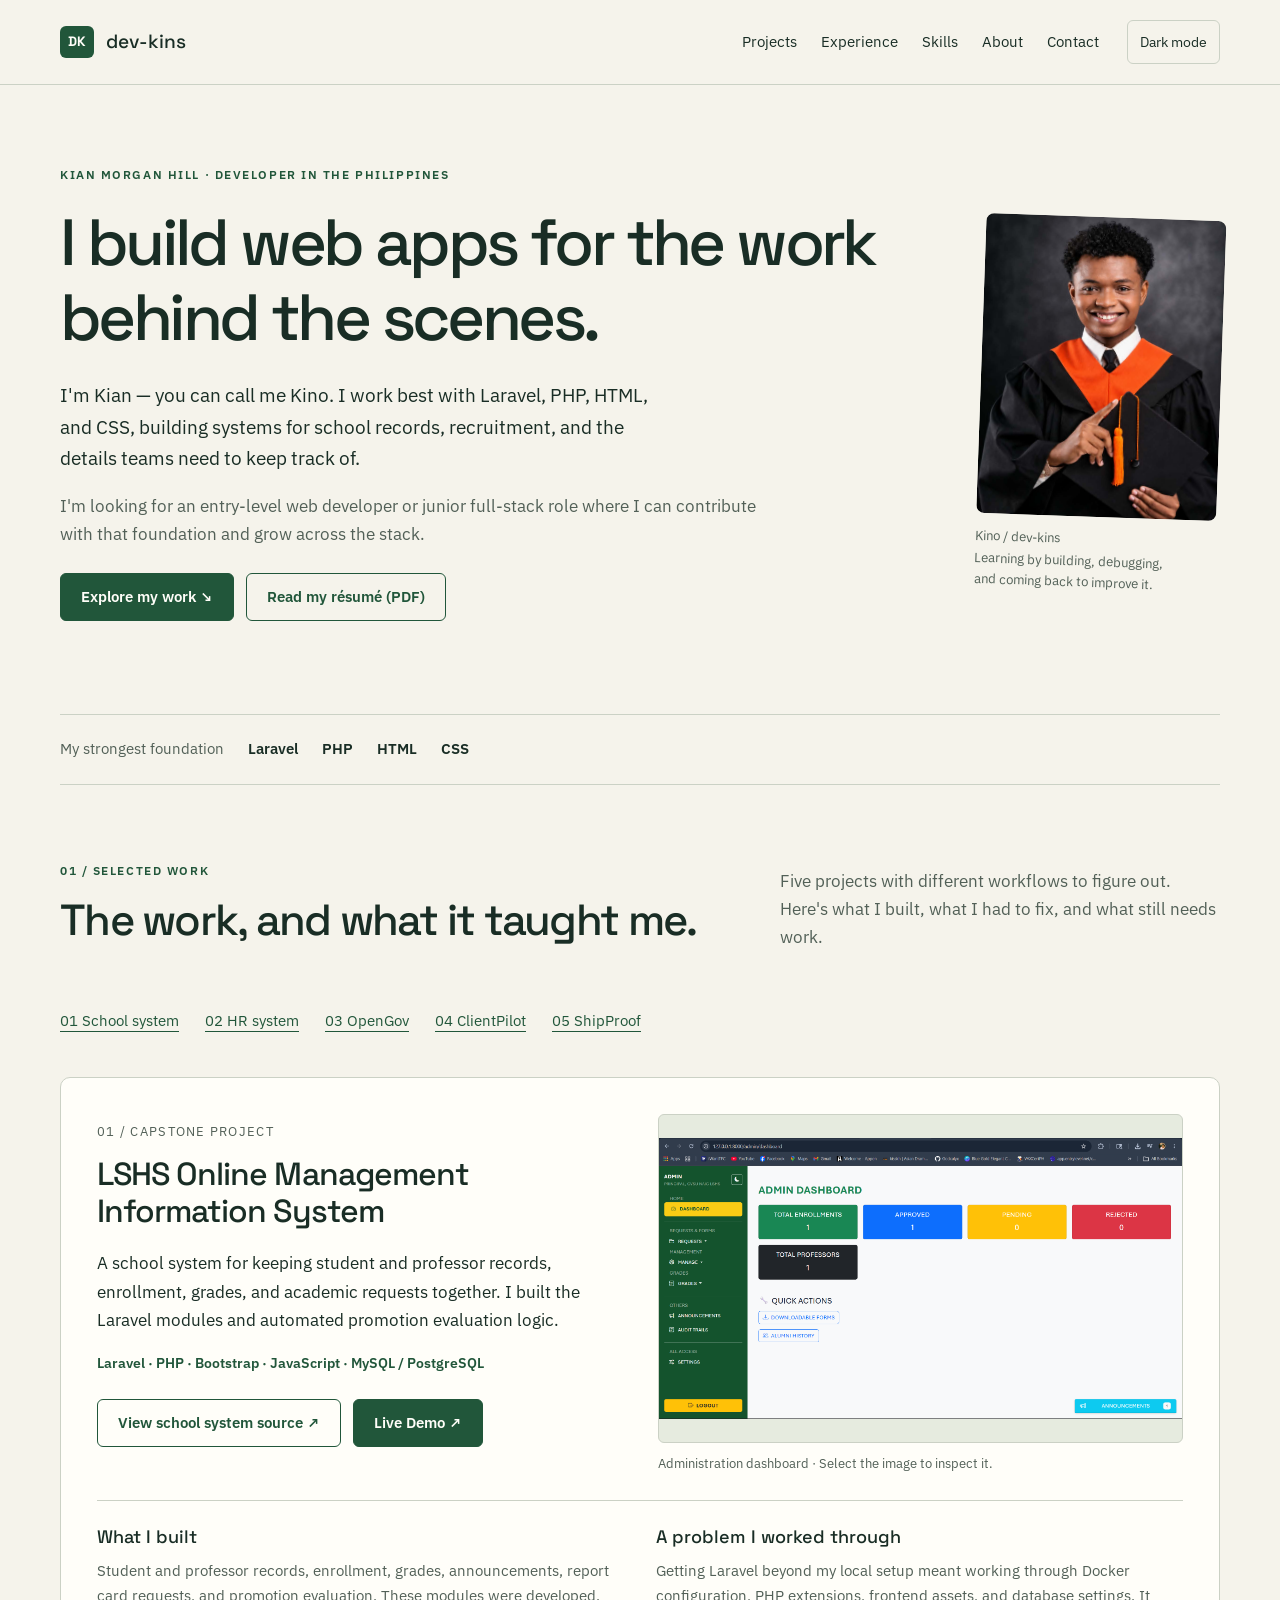
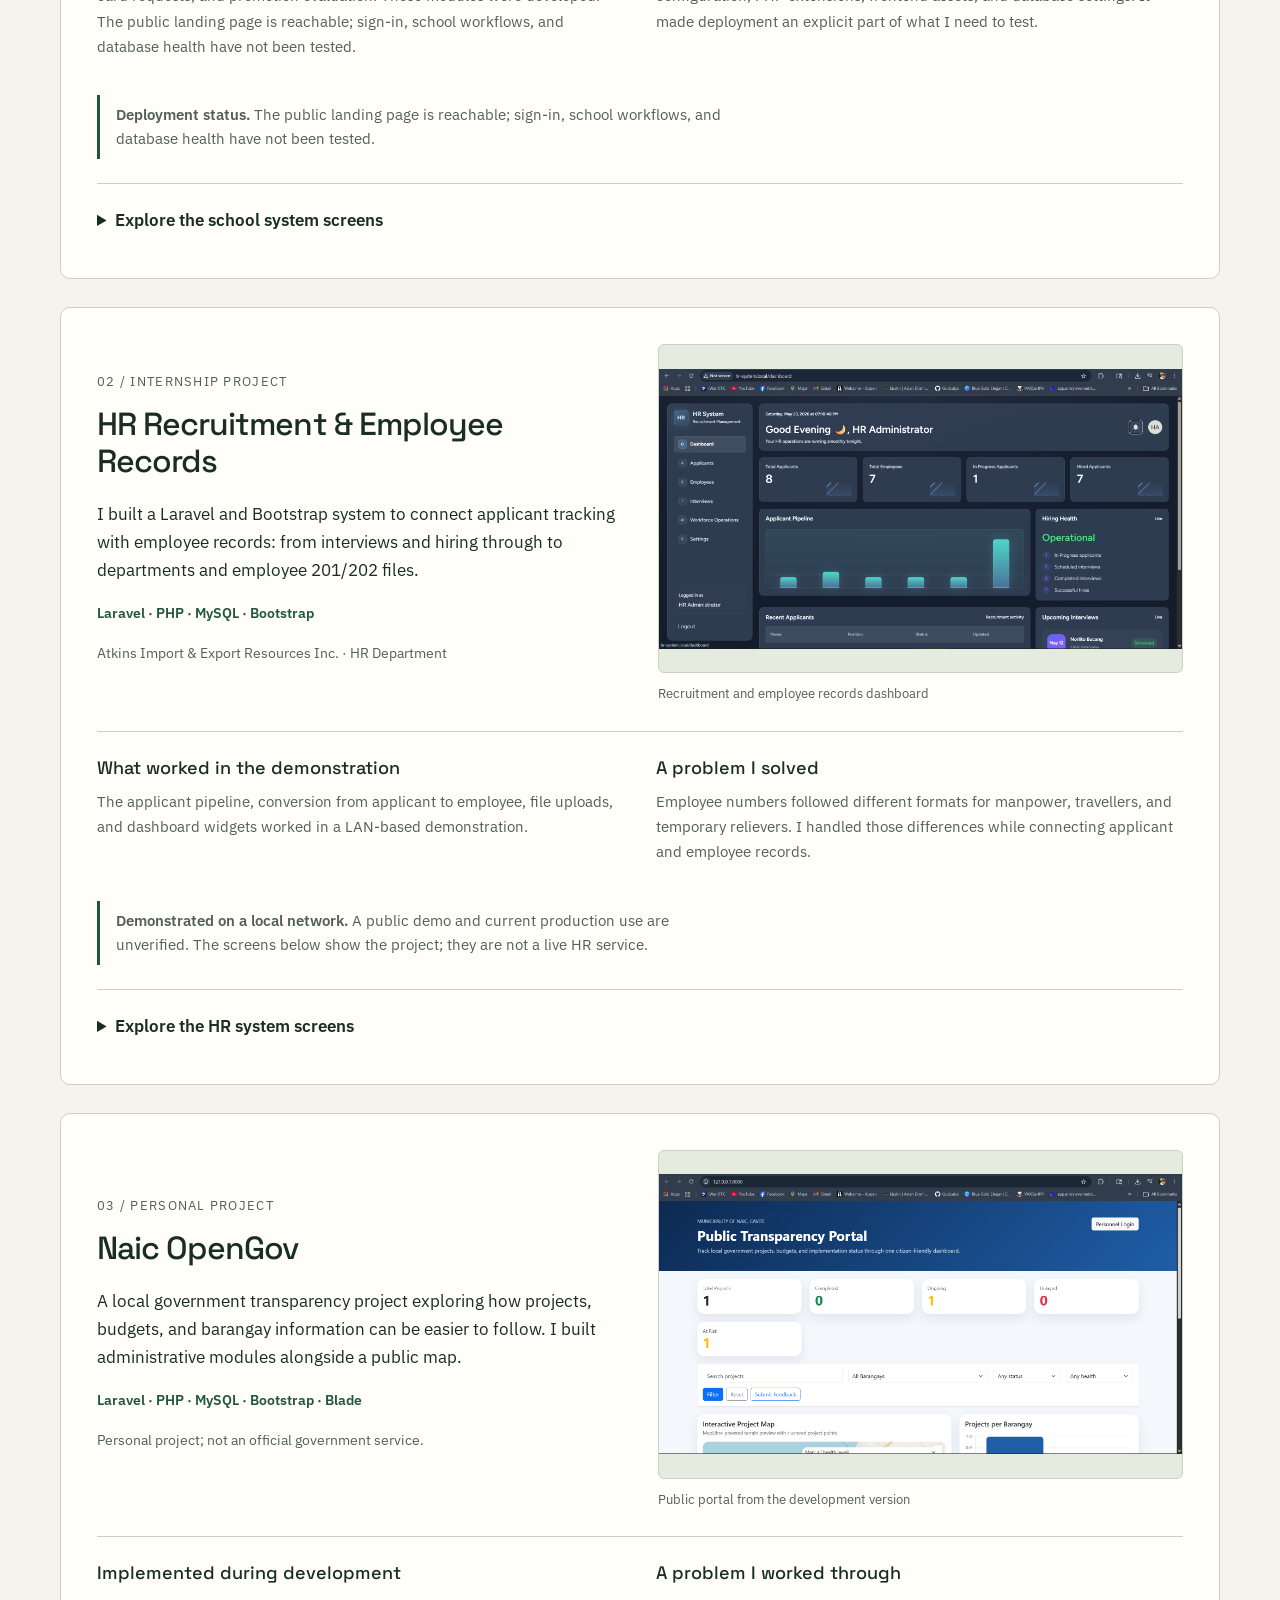
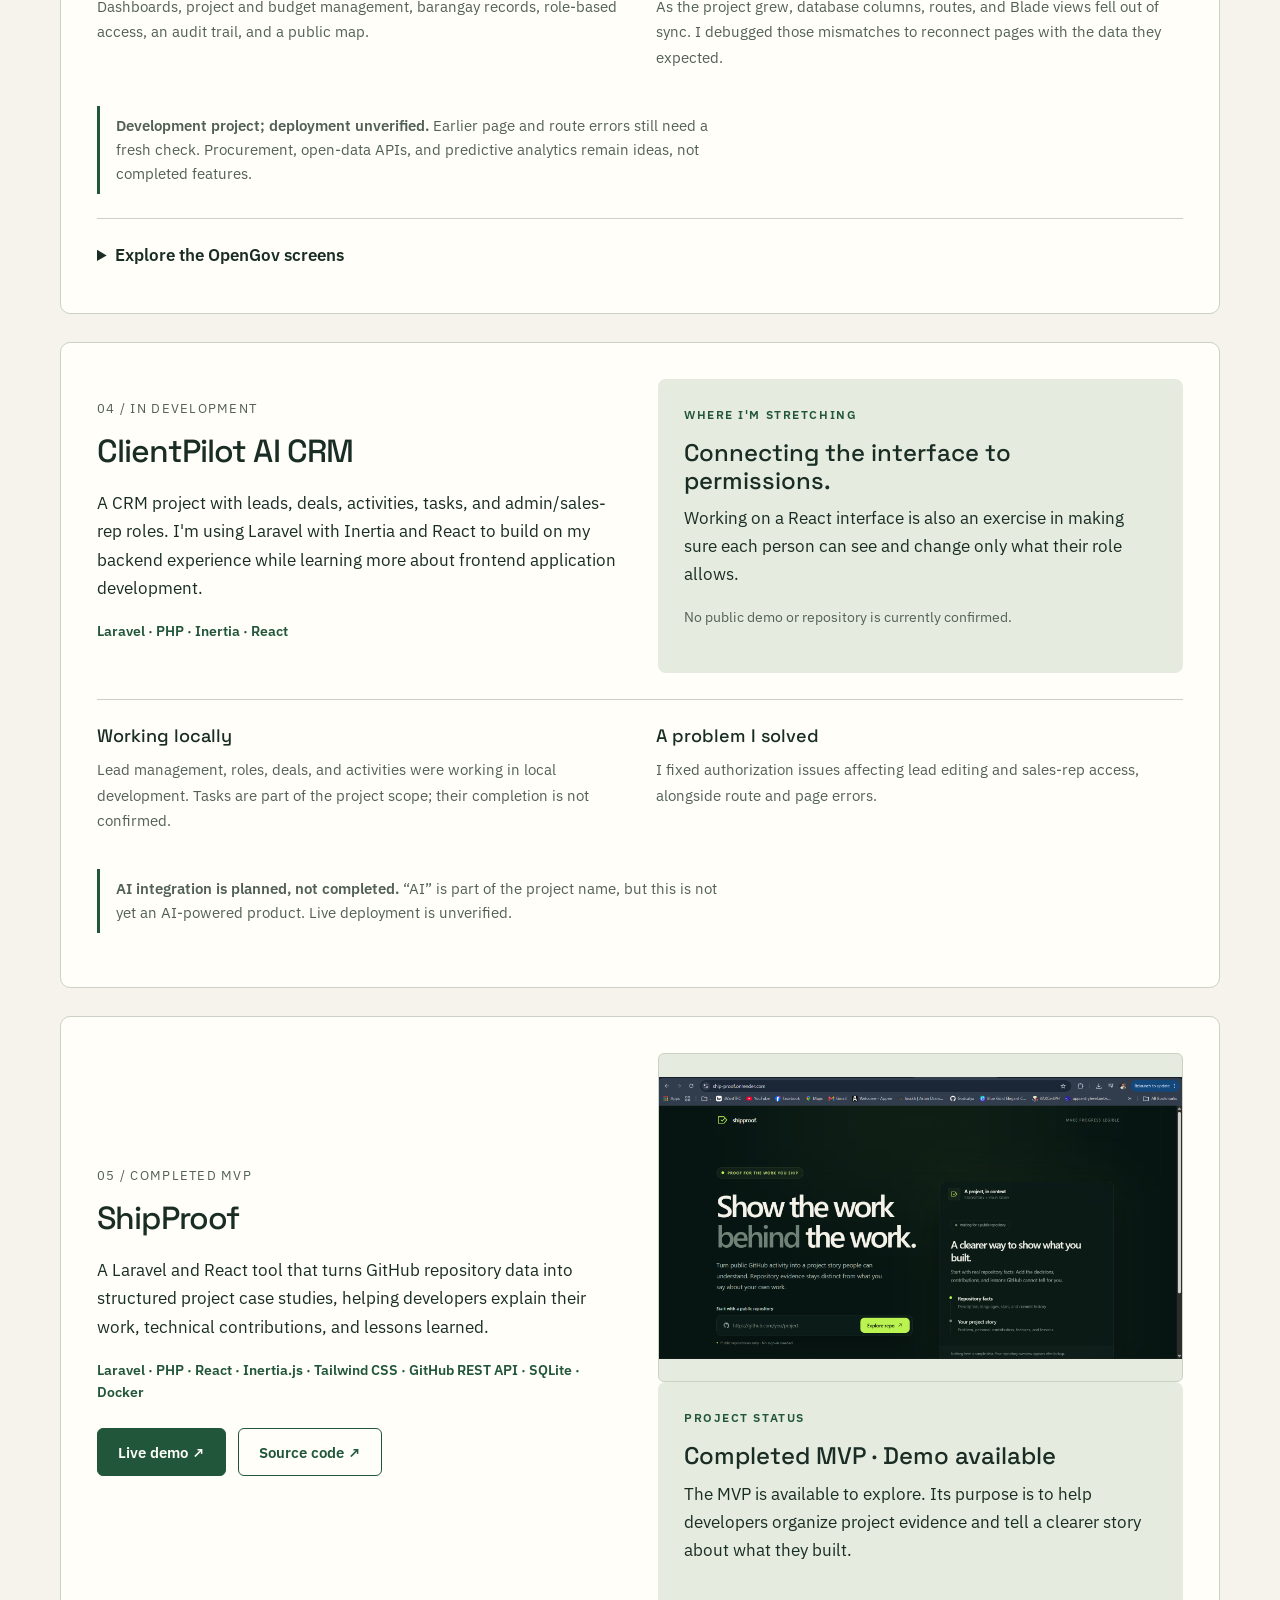
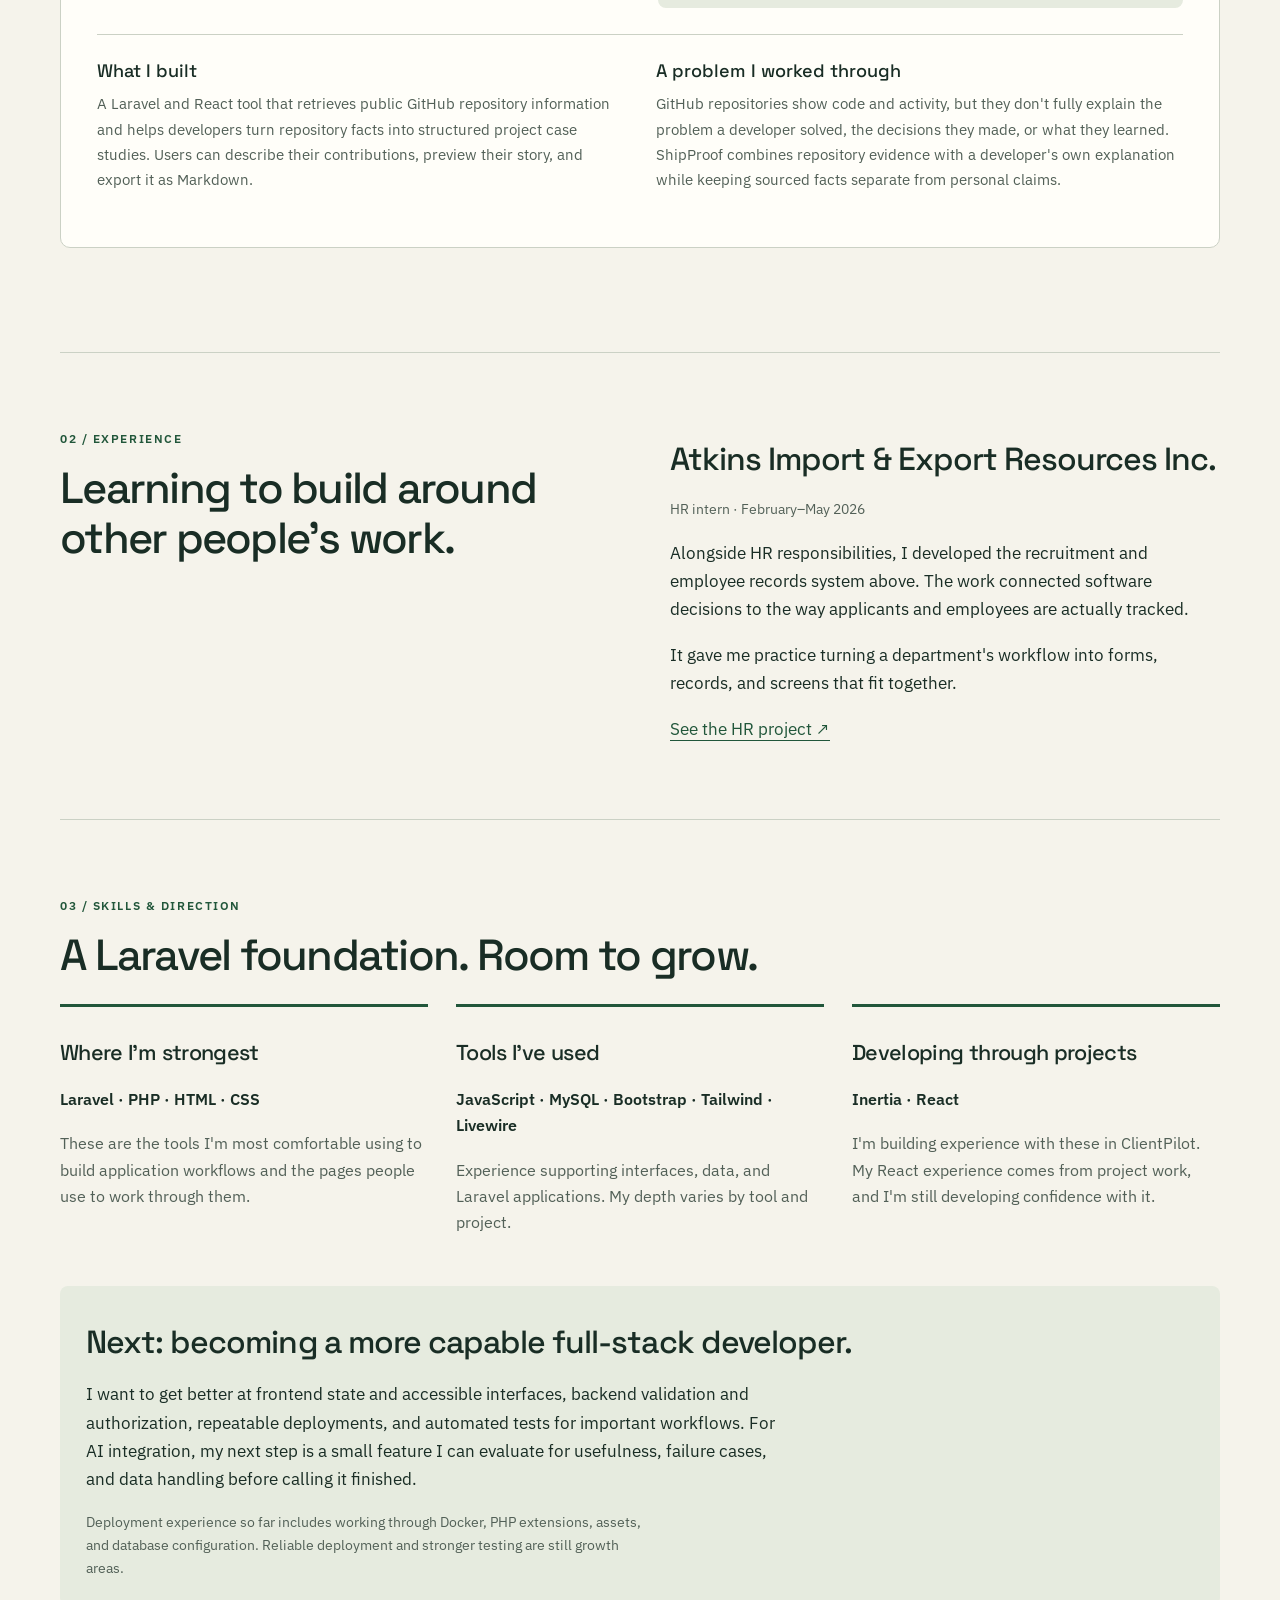
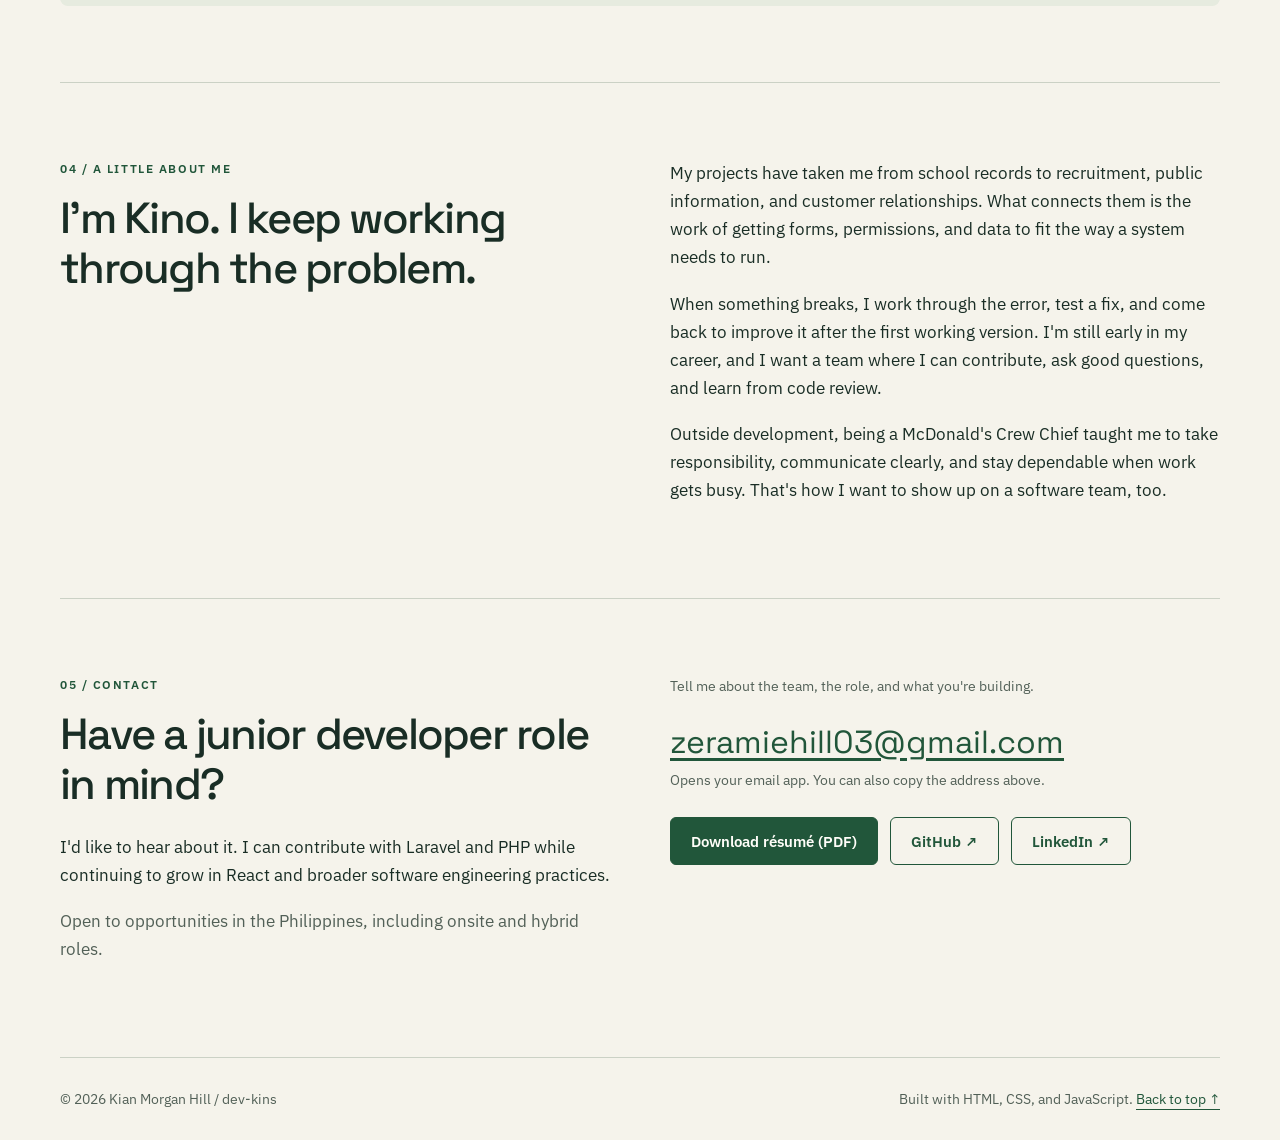
==== commit 9bc7c6ce: "Improve portfolio project showcase" ====
--- a/index.html
+++ b/index.html
@@ -1,121 +1,826 @@
 <!doctype html>
 <html lang="en">
-<head>
-  <meta charset="utf-8">
-  <meta name="viewport" content="width=device-width, initial-scale=1">
-  <title>Kian Morgan Hill · Laravel &amp; PHP Developer</title>
-  <meta name="description" content="I'm Kian (Kino), an early-career developer in the Philippines. Explore my Laravel school, HR, transparency, and CRM projects, what works, and what I'm learning next.">
-  <meta name="theme-color" content="#21563a">
-  <meta property="og:type" content="website">
-  <meta property="og:title" content="Kian Morgan Hill · Laravel &amp; PHP Developer">
-  <meta property="og:description" content="School records, HR workflows, public information, and a CRM. A look at my work, the problems I worked through, and where I'm growing next.">
-  <meta property="og:url" content="https://dev-kins.vercel.app/">
-  <meta property="og:image" content="https://dev-kins.vercel.app/assets/profile-photo.jpg">
-  <meta property="og:image:alt" content="Kian Morgan Hill">
-  <meta name="twitter:card" content="summary">
-  <link rel="canonical" href="https://dev-kins.vercel.app/">
-  <link rel="icon" href="./favicon.svg" type="image/svg+xml">
-  <link rel="apple-touch-icon" href="./apple-touch-icon.png">
-  <link rel="preconnect" href="https://fonts.googleapis.com">
-  <link rel="preconnect" href="https://fonts.gstatic.com" crossorigin>
-  <link href="https://fonts.googleapis.com/css2?family=Space+Grotesk:wght@400;500;700&amp;family=IBM+Plex+Sans:wght@400;500;600&amp;display=swap" rel="stylesheet">
-  <link rel="stylesheet" href="./styles.css">
-  <script src="./script.js" defer></script>
-</head>
-<body>
-<a class="skip-link" href="#home">Skip to content</a>
-<header class="topbar">
-  <div class="wrap header-inner">
-    <a class="brand" href="#home" aria-label="dev-kins home"><span class="brand-mark" aria-hidden="true">DK</span> dev-kins</a>
-    <nav class="topnav" id="primary-navigation" aria-label="Primary navigation">
-      <a href="#projects">Projects</a><a href="#experience">Experience</a><a href="#skills">Skills</a><a href="#about">About</a><a href="#contact">Contact</a>
-    </nav>
-    <button class="utility" data-theme-toggle type="button" aria-pressed="false">Dark mode</button>
-    <button class="utility menu-toggle" data-menu-toggle type="button" aria-expanded="false" aria-controls="primary-navigation">Menu</button>
-  </div>
-</header>
-<main id="home" class="wrap" tabindex="-1">
-  <section class="hero" aria-labelledby="hero-title">
-    <div>
-      <p class="eyebrow">Kian Morgan Hill · Developer in the Philippines</p>
-      <h1 id="hero-title">I build web apps for the work behind the scenes.</h1>
-      <p class="intro">I'm Kian — you can call me Kino. I work best with Laravel, PHP, HTML, and CSS, building systems for school records, recruitment, and the details teams need to keep track of.</p>
-      <p class="muted">I'm looking for an entry-level web developer or junior full-stack role where I can contribute with that foundation and grow across the stack.</p>
-      <div class="actions"><a class="button primary" href="#projects">Explore my work <span aria-hidden="true">&nbsp;↘</span></a><a class="button" href="./assets/Kian_Morgan_Hill_Resume.pdf">Read my résumé (PDF)</a></div>
-    </div>
-    <figure class="hero-photo"><img src="./assets/profile-photo.jpg" alt="Kian Morgan Hill" width="240" height="300" fetchpriority="high"><figcaption>Kino / dev-kins<br>Learning by building, debugging,<br>and coming back to improve it.</figcaption></figure>
-  </section>
-  <div class="foundation"><span>My strongest foundation</span><strong>Laravel</strong><strong>PHP</strong><strong>HTML</strong><strong>CSS</strong></div>
-  <section id="projects" class="section" tabindex="-1" aria-labelledby="projects-title">
-    <div class="section-intro"><div><p class="eyebrow">01 / Selected work</p><h2 id="projects-title">The work, and what it taught me.</h2></div><p class="muted">Four projects with different workflows to figure out. Here's what I built, what I had to fix, and what still needs work.</p></div>
-    <nav class="project-index" aria-label="Project shortcuts"><a href="#lshs">01 School system</a><a href="#hr">02 HR system</a><a href="#opengov">03 OpenGov</a><a href="#crm">04 ClientPilot</a></nav>
-    <article class="project" id="lshs" aria-labelledby="lshs-title">
-      <div class="project-top"><div><span class="project-number">01 / CAPSTONE PROJECT</span><h3 id="lshs-title">LSHS Online Management Information System</h3><p>A school system for keeping student and professor records, enrollment, grades, and academic requests together. I built the Laravel modules and automated promotion evaluation logic.</p><p class="tagline">Laravel · PHP · Bootstrap · JavaScript · MySQL / PostgreSQL</p><div class="actions"><a class="button" href="https://github.com/dev-kins/lshs-omis">View school system source ↗</a></div></div>
-      <figure class="project-cover"><a class="preview" data-preview href="./assets/LSHS_OMIS/admin-dashboard.png" aria-label="Enlarge school admin dashboard"><img src="./assets/LSHS_OMIS/admin-dashboard.png" alt="LSHS school administration dashboard" loading="lazy" width="1440" height="900"></a><figcaption>Administration dashboard · Select the image to inspect it.</figcaption></figure></div>
-      <div class="project-facts"><div><h4>What I built</h4><p>Student and professor records, enrollment, grades, announcements, report card requests, and promotion evaluation. These modules were developed; the public deployment is not currently verified.</p></div><div><h4>A problem I worked through</h4><p>Getting Laravel beyond my local setup meant working through Docker configuration, PHP extensions, frontend assets, and database settings. It made deployment an explicit part of what I need to test.</p></div></div>
-      <p class="status"><strong>Deployment needs attention.</strong> The latest known Render deployment failed and its database was suspended. Screenshots and source are available; there is no verified live demo.</p>
-      <details id="lshs-gallery"><summary>Explore the school system screens</summary><div class="gallery">
-        <figure><a class="preview" data-preview href="./assets/LSHS_OMIS/homepage.png" aria-label="Enlarge school homepage"><img src="./assets/LSHS_OMIS/homepage.png" alt="LSHS public homepage" loading="lazy"></a><figcaption>Public homepage</figcaption></figure>
-        <figure><a class="preview" data-preview href="./assets/LSHS_OMIS/teacher-dashboard.png" aria-label="Enlarge professor dashboard"><img src="./assets/LSHS_OMIS/teacher-dashboard.png" alt="LSHS professor dashboard" loading="lazy"></a><figcaption>Professor dashboard</figcaption></figure>
-        <figure><a class="preview" data-preview href="./assets/LSHS_OMIS/student-dashboard.png" aria-label="Enlarge student dashboard"><img src="./assets/LSHS_OMIS/student-dashboard.png" alt="LSHS student dashboard" loading="lazy"></a><figcaption>Student dashboard</figcaption></figure>
-        <figure><a class="preview" data-preview href="./assets/LSHS_OMIS/grades.png" aria-label="Enlarge grades screen"><img src="./assets/LSHS_OMIS/grades.png" alt="LSHS grades screen" loading="lazy"></a><figcaption>Grades</figcaption></figure>
-        <figure><a class="preview" data-preview href="./assets/LSHS_OMIS/grade-consolidation.png" aria-label="Enlarge grade consolidation"><img src="./assets/LSHS_OMIS/grade-consolidation.png" alt="LSHS grade consolidation screen" loading="lazy"></a><figcaption>Grade consolidation</figcaption></figure>
-        <figure><a class="preview" data-preview href="./assets/LSHS_OMIS/audit-trail.png" aria-label="Enlarge school audit trail"><img src="./assets/LSHS_OMIS/audit-trail.png" alt="LSHS audit trail screen" loading="lazy"></a><figcaption>Audit trail</figcaption></figure>
-      </div></details>
-    </article>
-    <article class="project" id="hr" aria-labelledby="hr-title">
-      <div class="project-top"><div><span class="project-number">02 / INTERNSHIP PROJECT</span><h3 id="hr-title">HR Recruitment &amp; Employee Records</h3><p>I built a Laravel and Bootstrap system to connect applicant tracking with employee records: from interviews and hiring through to departments and employee 201/202 files.</p><p class="tagline">Laravel · PHP · MySQL · Bootstrap</p><p class="meta">Atkins Import &amp; Export Resources Inc. · HR Department</p></div>
-      <figure class="project-cover"><a class="preview" data-preview href="./assets/HR_RWMS/hr-dashboard.png" aria-label="Enlarge HR dashboard"><img src="./assets/HR_RWMS/hr-dashboard.png" alt="HR recruitment and employee records dashboard" loading="lazy" width="1440" height="900"></a><figcaption>Recruitment and employee records dashboard</figcaption></figure></div>
-      <div class="project-facts"><div><h4>What worked in the demonstration</h4><p>The applicant pipeline, conversion from applicant to employee, file uploads, and dashboard widgets worked in a LAN-based demonstration.</p></div><div><h4>A problem I solved</h4><p>Employee numbers followed different formats for manpower, travellers, and temporary relievers. I handled those differences while connecting applicant and employee records.</p></div></div>
-      <p class="status"><strong>Demonstrated on a local network.</strong> A public demo and current production use are unverified. The screens below show the project; they are not a live HR service.</p>
-      <details><summary>Explore the HR system screens</summary><div class="gallery">
-        <figure><a class="preview" data-preview href="./assets/HR_RWMS/hr-applicants.png" aria-label="Enlarge applicant tracking"><img src="./assets/HR_RWMS/hr-applicants.png" alt="HR applicant tracking screen" loading="lazy"></a><figcaption>Applicant pipeline</figcaption></figure>
-        <figure><a class="preview" data-preview href="./assets/HR_RWMS/hr-workforce.png" aria-label="Enlarge workforce screen"><img src="./assets/HR_RWMS/hr-workforce.png" alt="HR workforce screen" loading="lazy"></a><figcaption>Workforce overview</figcaption></figure>
-        <figure><a class="preview" data-preview href="./assets/HR_RWMS/hr-employee_profile.png" aria-label="Enlarge employee profile"><img src="./assets/HR_RWMS/hr-employee_profile.png" alt="HR employee profile screen" loading="lazy"></a><figcaption>Employee profile and records</figcaption></figure>
-      </div></details>
-    </article>
-    <article class="project" id="opengov" aria-labelledby="opengov-title">
-      <div class="project-top"><div><span class="project-number">03 / PERSONAL PROJECT</span><h3 id="opengov-title">Naic OpenGov</h3><p>A local government transparency project exploring how projects, budgets, and barangay information can be easier to follow. I built administrative modules alongside a public map.</p><p class="tagline">Laravel · PHP · MySQL · Bootstrap · Blade</p><p class="meta">Personal project; not an official government service.</p></div>
-      <figure class="project-cover"><a class="preview" data-preview href="./assets/Naic-OpenGov/public-portal.png" aria-label="Enlarge OpenGov public portal"><img src="./assets/Naic-OpenGov/public-portal.png" alt="Naic OpenGov public transparency portal" loading="lazy" width="1440" height="900"></a><figcaption>Public portal from the development version</figcaption></figure></div>
-      <div class="project-facts"><div><h4>Implemented during development</h4><p>Dashboards, project and budget management, barangay records, role-based access, an audit trail, and a public map.</p></div><div><h4>A problem I worked through</h4><p>As the project grew, database columns, routes, and Blade views fell out of sync. I debugged those mismatches to reconnect pages with the data they expected.</p></div></div>
-      <p class="status"><strong>Development project; deployment unverified.</strong> Earlier page and route errors still need a fresh check. Procurement, open-data APIs, and predictive analytics remain ideas, not completed features.</p>
-      <details><summary>Explore the OpenGov screens</summary><div class="gallery">
-        <figure><a class="preview" data-preview href="./assets/Naic-OpenGov/dashboard.png" aria-label="Enlarge OpenGov dashboard"><img src="./assets/Naic-OpenGov/dashboard.png" alt="Naic OpenGov administrative dashboard" loading="lazy"></a><figcaption>Administrative dashboard</figcaption></figure>
-        <figure><a class="preview" data-preview href="./assets/Naic-OpenGov/budget%20page.png" aria-label="Enlarge budget management"><img src="./assets/Naic-OpenGov/budget%20page.png" alt="Naic OpenGov budget management page" loading="lazy"></a><figcaption>Budget management</figcaption></figure>
-        <figure><a class="preview" data-preview href="./assets/Naic-OpenGov/project%20view.png" aria-label="Enlarge project details"><img src="./assets/Naic-OpenGov/project%20view.png" alt="Naic OpenGov project detail page" loading="lazy"></a><figcaption>Project details</figcaption></figure>
-        <figure><a class="preview" data-preview href="./assets/Naic-OpenGov/notification.png" aria-label="Enlarge notifications screen"><img src="./assets/Naic-OpenGov/notification.png" alt="Naic OpenGov notifications screen" loading="lazy"></a><figcaption>Notifications screen</figcaption></figure>
-        <figure><a class="preview" data-preview href="./assets/Naic-OpenGov/Login.png" aria-label="Enlarge OpenGov login"><img src="./assets/Naic-OpenGov/Login.png" alt="Naic OpenGov login screen" loading="lazy"></a><figcaption>Login screen</figcaption></figure>
-      </div></details>
-    </article>
-    <article class="project" id="crm" aria-labelledby="crm-title">
-      <div class="project-top"><div><span class="project-number">04 / IN DEVELOPMENT</span><h3 id="crm-title">ClientPilot AI CRM</h3><p>A CRM project with leads, deals, activities, tasks, and admin/sales-rep roles. I'm using Laravel with Inertia and React to build on my backend experience while learning more about frontend application development.</p><p class="tagline">Laravel · PHP · Inertia · React</p></div><div class="crm-note"><p class="eyebrow">Where I'm stretching</p><h4>Connecting the interface to permissions.</h4><p>Working on a React interface is also an exercise in making sure each person can see and change only what their role allows.</p><p class="meta">No public demo or repository is currently confirmed.</p></div></div>
-      <div class="project-facts"><div><h4>Working locally</h4><p>Lead management, roles, deals, and activities were working in local development. Tasks are part of the project scope; their completion is not confirmed.</p></div><div><h4>A problem I solved</h4><p>I fixed authorization issues affecting lead editing and sales-rep access, alongside route and page errors.</p></div></div>
-      <p class="status"><strong>AI integration is planned, not completed.</strong> “AI” is part of the project name, but this is not yet an AI-powered product. Live deployment is unverified.</p>
-    </article>
-  </section>
-  <section id="experience" class="section two-col" tabindex="-1" aria-labelledby="experience-title">
-    <div><p class="eyebrow">02 / Experience</p><h2 id="experience-title">Learning to build around other people's work.</h2></div>
-    <div><h3>Atkins Import &amp; Export Resources Inc.</h3><p class="meta">HR intern · February–May 2026</p><p>Alongside HR responsibilities, I developed the recruitment and employee records system above. The work connected software decisions to the way applicants and employees are actually tracked.</p><p>It gave me practice turning a department's workflow into forms, records, and screens that fit together.</p><a href="#hr">See the HR project ↗</a></div>
-  </section>
-  <section id="skills" class="section" tabindex="-1" aria-labelledby="skills-title">
-    <p class="eyebrow">03 / Skills &amp; direction</p><h2 id="skills-title">A Laravel foundation. Room to grow.</h2>
-    <div class="skill-grid">
-      <div class="skill-card"><h3>Where I'm strongest</h3><p class="skill-names">Laravel · PHP · HTML · CSS</p><p>These are the tools I'm most comfortable using to build application workflows and the pages people use to work through them.</p></div>
-      <div class="skill-card"><h3>Tools I've used</h3><p class="skill-names">JavaScript · MySQL · Bootstrap · Tailwind · Livewire</p><p>Experience supporting interfaces, data, and Laravel applications. My depth varies by tool and project.</p></div>
-      <div class="skill-card"><h3>Developing through projects</h3><p class="skill-names">Inertia · React</p><p>I'm building experience with these in ClientPilot. My React experience comes from project work, and I'm still developing confidence with it.</p></div>
-    </div>
-    <div class="learning"><h3>Next: becoming a more capable full-stack developer.</h3><p>I want to get better at frontend state and accessible interfaces, backend validation and authorization, repeatable deployments, and automated tests for important workflows. For AI integration, my next step is a small feature I can evaluate for usefulness, failure cases, and data handling before calling it finished.</p><p class="meta">Deployment experience so far includes working through Docker, PHP extensions, assets, and database configuration. Reliable deployment and stronger testing are still growth areas.</p></div>
-  </section>
-  <section id="about" class="section two-col" tabindex="-1" aria-labelledby="about-title">
-    <div><p class="eyebrow">04 / A little about me</p><h2 id="about-title">I'm Kino. I keep working through the problem.</h2></div>
-    <div><p>My projects have taken me from school records to recruitment, public information, and customer relationships. What connects them is the work of getting forms, permissions, and data to fit the way a system needs to run.</p><p>When something breaks, I work through the error, test a fix, and come back to improve it after the first working version. I'm still early in my career, and I want a team where I can contribute, ask good questions, and learn from code review.</p><p>Outside development, being a McDonald's Crew Chief taught me to take responsibility, communicate clearly, and stay dependable when work gets busy. That's how I want to show up on a software team, too.</p></div>
-  </section>
-  <section id="contact" class="section two-col" tabindex="-1" aria-labelledby="contact-title">
-    <div><p class="eyebrow">05 / Contact</p><h2 id="contact-title">Have a junior developer role in mind?</h2><p>I'd like to hear about it. I can contribute with Laravel and PHP while continuing to grow in React and broader software engineering practices.</p><p class="muted">Open to opportunities in the Philippines, including onsite and hybrid roles.</p></div>
-    <div><p class="meta">Tell me about the team, the role, and what you're building.</p><a class="email" href="mailto:zeramiehill03@gmail.com">zeramiehill03@gmail.com</a><p class="meta">Opens your email app. You can also copy the address above.</p><div class="actions"><a class="button primary" href="./assets/Kian_Morgan_Hill_Resume.pdf" download>Download résumé (PDF)</a><a class="button" href="https://github.com/dev-kins">GitHub ↗</a><a class="button" href="https://www.linkedin.com/in/kian-morgan-hill-093bba239">LinkedIn ↗</a></div></div>
-  </section>
-</main>
-<footer class="wrap footer"><p>© <span id="year">2026</span> Kian Morgan Hill / dev-kins</p><p>Built with HTML, CSS, and JavaScript. <a href="#home">Back to top ↑</a></p></footer>
-<dialog id="screenshot-dialog" aria-labelledby="screenshot-title"><div class="dialog-top"><h2 id="screenshot-title">Project screenshot</h2><form method="dialog"><button class="utility" autofocus>Close preview</button></form></div><img id="screenshot-image" alt=""></dialog>
-</body>
+  <head>
+    <meta charset="utf-8" />
+    <meta name="viewport" content="width=device-width, initial-scale=1" />
+    <title>Kian Morgan Hill · Laravel &amp; PHP Developer</title>
+    <meta
+      name="description"
+      content="I'm Kian (Kino), an early-career developer in the Philippines. Explore my Laravel school, HR, transparency, and CRM projects, what works, and what I'm learning next."
+    />
+    <meta name="theme-color" content="#21563a" />
+    <meta property="og:type" content="website" />
+    <meta
+      property="og:title"
+      content="Kian Morgan Hill · Laravel &amp; PHP Developer"
+    />
+    <meta
+      property="og:description"
+      content="School records, HR workflows, public information, and a CRM. A look at my work, the problems I worked through, and where I'm growing next."
+    />
+    <meta property="og:url" content="https://dev-kins.vercel.app/" />
+    <meta
+      property="og:image"
+      content="https://dev-kins.vercel.app/assets/profile-photo.jpg"
+    />
+    <meta property="og:image:alt" content="Kian Morgan Hill" />
+    <meta name="twitter:card" content="summary" />
+    <link rel="canonical" href="https://dev-kins.vercel.app/" />
+    <link rel="icon" href="./favicon.svg" type="image/svg+xml" />
+    <link rel="apple-touch-icon" href="./apple-touch-icon.png" />
+    <link rel="preconnect" href="https://fonts.googleapis.com" />
+    <link rel="preconnect" href="https://fonts.gstatic.com" crossorigin />
+    <link
+      href="https://fonts.googleapis.com/css2?family=Space+Grotesk:wght@400;500;700&amp;family=IBM+Plex+Sans:wght@400;500;600&amp;display=swap"
+      rel="stylesheet"
+    />
+    <link rel="stylesheet" href="./styles.css" />
+    <script src="./script.js" defer></script>
+  </head>
+  <body>
+    <a class="skip-link" href="#home">Skip to content</a>
+    <header class="topbar">
+      <div class="wrap header-inner">
+        <a class="brand" href="#home" aria-label="dev-kins home"
+          ><span class="brand-mark" aria-hidden="true">DK</span> dev-kins</a
+        >
+        <nav
+          class="topnav"
+          id="primary-navigation"
+          aria-label="Primary navigation"
+        >
+          <a href="#projects">Projects</a><a href="#experience">Experience</a
+          ><a href="#skills">Skills</a><a href="#about">About</a
+          ><a href="#contact">Contact</a>
+        </nav>
+        <button
+          class="utility"
+          data-theme-toggle
+          type="button"
+          aria-pressed="false"
+        >
+          Dark mode
+        </button>
+        <button
+          class="utility menu-toggle"
+          data-menu-toggle
+          type="button"
+          aria-expanded="false"
+          aria-controls="primary-navigation"
+        >
+          Menu
+        </button>
+      </div>
+    </header>
+    <main id="home" class="wrap" tabindex="-1">
+      <section class="hero" aria-labelledby="hero-title">
+        <div>
+          <p class="eyebrow">Kian Morgan Hill · Developer in the Philippines</p>
+          <h1 id="hero-title">
+            I build web apps for the work behind the scenes.
+          </h1>
+          <p class="intro">
+            I'm Kian — you can call me Kino. I work best with Laravel, PHP,
+            HTML, and CSS, building systems for school records, recruitment, and
+            the details teams need to keep track of.
+          </p>
+          <p class="muted">
+            I'm looking for an entry-level web developer or junior full-stack
+            role where I can contribute with that foundation and grow across the
+            stack.
+          </p>
+          <div class="actions">
+            <a class="button primary" href="#projects"
+              >Explore my work <span aria-hidden="true">&nbsp;↘</span></a
+            ><a class="button" href="./assets/dev-kins_res.pdf"
+              >Read my résumé (PDF)</a
+            >
+          </div>
+        </div>
+        <figure class="hero-photo">
+          <img
+            src="./assets/profile-photo.jpg"
+            alt="Kian Morgan Hill"
+            width="240"
+            height="300"
+            fetchpriority="high"
+          />
+          <figcaption>
+            Kino / dev-kins<br />Learning by building, debugging,<br />and
+            coming back to improve it.
+          </figcaption>
+        </figure>
+      </section>
+      <div class="foundation">
+        <span>My strongest foundation</span><strong>Laravel</strong
+        ><strong>PHP</strong><strong>HTML</strong><strong>CSS</strong>
+      </div>
+      <section
+        id="projects"
+        class="section"
+        tabindex="-1"
+        aria-labelledby="projects-title"
+      >
+        <div class="section-intro">
+          <div>
+            <p class="eyebrow">01 / Selected work</p>
+            <h2 id="projects-title">The work, and what it taught me.</h2>
+          </div>
+          <p class="muted">
+            Five projects with different workflows to figure out. Here's what I
+            built, what I had to fix, and what still needs work.
+          </p>
+        </div>
+        <nav class="project-index" aria-label="Project shortcuts">
+          <a href="#lshs">01 School system</a><a href="#hr">02 HR system</a
+          ><a href="#opengov">03 OpenGov</a><a href="#crm">04 ClientPilot</a
+          ><a href="#shipproof">05 ShipProof</a>
+        </nav>
+        <article class="project" id="lshs" aria-labelledby="lshs-title">
+          <div class="project-top">
+            <div>
+              <span class="project-number">01 / CAPSTONE PROJECT</span>
+              <h3 id="lshs-title">LSHS Online Management Information System</h3>
+              <p>
+                A school system for keeping student and professor records,
+                enrollment, grades, and academic requests together. I built the
+                Laravel modules and automated promotion evaluation logic.
+              </p>
+              <p class="tagline">
+                Laravel · PHP · Bootstrap · JavaScript · MySQL / PostgreSQL
+              </p>
+              <div class="actions">
+                <a class="button" href="https://github.com/dev-kins/lshs-omis"
+                  >View school system source ↗</a
+                >
+                <a
+                  class="button primary"
+                  href="https://management-information-system-aep1.onrender.com/"
+                  target="_blank"
+                  rel="noopener noreferrer"
+                  >Live Demo ↗</a
+                >
+              </div>
+            </div>
+            <figure class="project-cover">
+              <a
+                class="preview"
+                data-preview
+                href="./assets/LSHS_OMIS/admin-dashboard.png"
+                aria-label="Enlarge school admin dashboard"
+                ><img
+                  src="./assets/LSHS_OMIS/admin-dashboard.png"
+                  alt="LSHS school administration dashboard"
+                  loading="lazy"
+                  width="1440"
+                  height="900"
+              /></a>
+              <figcaption>
+                Administration dashboard · Select the image to inspect it.
+              </figcaption>
+            </figure>
+          </div>
+          <div class="project-facts">
+            <div>
+              <h4>What I built</h4>
+              <p>
+                Student and professor records, enrollment, grades,
+                announcements, report card requests, and promotion evaluation.
+                These modules were developed. The public landing page is
+                reachable; sign-in, school workflows, and database health have
+                not been tested.
+              </p>
+            </div>
+            <div>
+              <h4>A problem I worked through</h4>
+              <p>
+                Getting Laravel beyond my local setup meant working through
+                Docker configuration, PHP extensions, frontend assets, and
+                database settings. It made deployment an explicit part of what I
+                need to test.
+              </p>
+            </div>
+          </div>
+          <p class="status">
+            <strong>Deployment status.</strong> The public landing page is
+            reachable; sign-in, school workflows, and database health have not
+            been tested.
+          </p>
+          <details id="lshs-gallery">
+            <summary>Explore the school system screens</summary>
+            <div class="gallery">
+              <figure>
+                <a
+                  class="preview"
+                  data-preview
+                  href="./assets/LSHS_OMIS/homepage.png"
+                  aria-label="Enlarge school homepage"
+                  ><img
+                    src="./assets/LSHS_OMIS/homepage.png"
+                    alt="LSHS public homepage"
+                    loading="lazy"
+                /></a>
+                <figcaption>Public homepage</figcaption>
+              </figure>
+              <figure>
+                <a
+                  class="preview"
+                  data-preview
+                  href="./assets/LSHS_OMIS/teacher-dashboard.png"
+                  aria-label="Enlarge professor dashboard"
+                  ><img
+                    src="./assets/LSHS_OMIS/teacher-dashboard.png"
+                    alt="LSHS professor dashboard"
+                    loading="lazy"
+                /></a>
+                <figcaption>Professor dashboard</figcaption>
+              </figure>
+              <figure>
+                <a
+                  class="preview"
+                  data-preview
+                  href="./assets/LSHS_OMIS/student-dashboard.png"
+                  aria-label="Enlarge student dashboard"
+                  ><img
+                    src="./assets/LSHS_OMIS/student-dashboard.png"
+                    alt="LSHS student dashboard"
+                    loading="lazy"
+                /></a>
+                <figcaption>Student dashboard</figcaption>
+              </figure>
+              <figure>
+                <a
+                  class="preview"
+                  data-preview
+                  href="./assets/LSHS_OMIS/grades.png"
+                  aria-label="Enlarge grades screen"
+                  ><img
+                    src="./assets/LSHS_OMIS/grades.png"
+                    alt="LSHS grades screen"
+                    loading="lazy"
+                /></a>
+                <figcaption>Grades</figcaption>
+              </figure>
+              <figure>
+                <a
+                  class="preview"
+                  data-preview
+                  href="./assets/LSHS_OMIS/grade-consolidation.png"
+                  aria-label="Enlarge grade consolidation"
+                  ><img
+                    src="./assets/LSHS_OMIS/grade-consolidation.png"
+                    alt="LSHS grade consolidation screen"
+                    loading="lazy"
+                /></a>
+                <figcaption>Grade consolidation</figcaption>
+              </figure>
+              <figure>
+                <a
+                  class="preview"
+                  data-preview
+                  href="./assets/LSHS_OMIS/audit-trail.png"
+                  aria-label="Enlarge school audit trail"
+                  ><img
+                    src="./assets/LSHS_OMIS/audit-trail.png"
+                    alt="LSHS audit trail screen"
+                    loading="lazy"
+                /></a>
+                <figcaption>Audit trail</figcaption>
+              </figure>
+            </div>
+          </details>
+        </article>
+        <article class="project" id="hr" aria-labelledby="hr-title">
+          <div class="project-top">
+            <div>
+              <span class="project-number">02 / INTERNSHIP PROJECT</span>
+              <h3 id="hr-title">HR Recruitment &amp; Employee Records</h3>
+              <p>
+                I built a Laravel and Bootstrap system to connect applicant
+                tracking with employee records: from interviews and hiring
+                through to departments and employee 201/202 files.
+              </p>
+              <p class="tagline">Laravel · PHP · MySQL · Bootstrap</p>
+              <p class="meta">
+                Atkins Import &amp; Export Resources Inc. · HR Department
+              </p>
+            </div>
+            <figure class="project-cover">
+              <a
+                class="preview"
+                data-preview
+                href="./assets/HR_RWMS/hr-dashboard.png"
+                aria-label="Enlarge HR dashboard"
+                ><img
+                  src="./assets/HR_RWMS/hr-dashboard.png"
+                  alt="HR recruitment and employee records dashboard"
+                  loading="lazy"
+                  width="1440"
+                  height="900"
+              /></a>
+              <figcaption>
+                Recruitment and employee records dashboard
+              </figcaption>
+            </figure>
+          </div>
+          <div class="project-facts">
+            <div>
+              <h4>What worked in the demonstration</h4>
+              <p>
+                The applicant pipeline, conversion from applicant to employee,
+                file uploads, and dashboard widgets worked in a LAN-based
+                demonstration.
+              </p>
+            </div>
+            <div>
+              <h4>A problem I solved</h4>
+              <p>
+                Employee numbers followed different formats for manpower,
+                travellers, and temporary relievers. I handled those differences
+                while connecting applicant and employee records.
+              </p>
+            </div>
+          </div>
+          <p class="status">
+            <strong>Demonstrated on a local network.</strong> A public demo and
+            current production use are unverified. The screens below show the
+            project; they are not a live HR service.
+          </p>
+          <details>
+            <summary>Explore the HR system screens</summary>
+            <div class="gallery">
+              <figure>
+                <a
+                  class="preview"
+                  data-preview
+                  href="./assets/HR_RWMS/hr-applicants.png"
+                  aria-label="Enlarge applicant tracking"
+                  ><img
+                    src="./assets/HR_RWMS/hr-applicants.png"
+                    alt="HR applicant tracking screen"
+                    loading="lazy"
+                /></a>
+                <figcaption>Applicant pipeline</figcaption>
+              </figure>
+              <figure>
+                <a
+                  class="preview"
+                  data-preview
+                  href="./assets/HR_RWMS/hr-workforce.png"
+                  aria-label="Enlarge workforce screen"
+                  ><img
+                    src="./assets/HR_RWMS/hr-workforce.png"
+                    alt="HR workforce screen"
+                    loading="lazy"
+                /></a>
+                <figcaption>Workforce overview</figcaption>
+              </figure>
+              <figure>
+                <a
+                  class="preview"
+                  data-preview
+                  href="./assets/HR_RWMS/hr-employee_profile.png"
+                  aria-label="Enlarge employee profile"
+                  ><img
+                    src="./assets/HR_RWMS/hr-employee_profile.png"
+                    alt="HR employee profile screen"
+                    loading="lazy"
+                /></a>
+                <figcaption>Employee profile and records</figcaption>
+              </figure>
+            </div>
+          </details>
+        </article>
+        <article class="project" id="opengov" aria-labelledby="opengov-title">
+          <div class="project-top">
+            <div>
+              <span class="project-number">03 / PERSONAL PROJECT</span>
+              <h3 id="opengov-title">Naic OpenGov</h3>
+              <p>
+                A local government transparency project exploring how projects,
+                budgets, and barangay information can be easier to follow. I
+                built administrative modules alongside a public map.
+              </p>
+              <p class="tagline">Laravel · PHP · MySQL · Bootstrap · Blade</p>
+              <p class="meta">
+                Personal project; not an official government service.
+              </p>
+            </div>
+            <figure class="project-cover">
+              <a
+                class="preview"
+                data-preview
+                href="./assets/Naic-OpenGov/public-portal.png"
+                aria-label="Enlarge OpenGov public portal"
+                ><img
+                  src="./assets/Naic-OpenGov/public-portal.png"
+                  alt="Naic OpenGov public transparency portal"
+                  loading="lazy"
+                  width="1440"
+                  height="900"
+              /></a>
+              <figcaption>
+                Public portal from the development version
+              </figcaption>
+            </figure>
+          </div>
+          <div class="project-facts">
+            <div>
+              <h4>Implemented during development</h4>
+              <p>
+                Dashboards, project and budget management, barangay records,
+                role-based access, an audit trail, and a public map.
+              </p>
+            </div>
+            <div>
+              <h4>A problem I worked through</h4>
+              <p>
+                As the project grew, database columns, routes, and Blade views
+                fell out of sync. I debugged those mismatches to reconnect pages
+                with the data they expected.
+              </p>
+            </div>
+          </div>
+          <p class="status">
+            <strong>Development project; deployment unverified.</strong> Earlier
+            page and route errors still need a fresh check. Procurement,
+            open-data APIs, and predictive analytics remain ideas, not completed
+            features.
+          </p>
+          <details>
+            <summary>Explore the OpenGov screens</summary>
+            <div class="gallery">
+              <figure>
+                <a
+                  class="preview"
+                  data-preview
+                  href="./assets/Naic-OpenGov/dashboard.png"
+                  aria-label="Enlarge OpenGov dashboard"
+                  ><img
+                    src="./assets/Naic-OpenGov/dashboard.png"
+                    alt="Naic OpenGov administrative dashboard"
+                    loading="lazy"
+                /></a>
+                <figcaption>Administrative dashboard</figcaption>
+              </figure>
+              <figure>
+                <a
+                  class="preview"
+                  data-preview
+                  href="./assets/Naic-OpenGov/budget%20page.png"
+                  aria-label="Enlarge budget management"
+                  ><img
+                    src="./assets/Naic-OpenGov/budget%20page.png"
+                    alt="Naic OpenGov budget management page"
+                    loading="lazy"
+                /></a>
+                <figcaption>Budget management</figcaption>
+              </figure>
+              <figure>
+                <a
+                  class="preview"
+                  data-preview
+                  href="./assets/Naic-OpenGov/project%20view.png"
+                  aria-label="Enlarge project details"
+                  ><img
+                    src="./assets/Naic-OpenGov/project%20view.png"
+                    alt="Naic OpenGov project detail page"
+                    loading="lazy"
+                /></a>
+                <figcaption>Project details</figcaption>
+              </figure>
+              <figure>
+                <a
+                  class="preview"
+                  data-preview
+                  href="./assets/Naic-OpenGov/notification.png"
+                  aria-label="Enlarge notifications screen"
+                  ><img
+                    src="./assets/Naic-OpenGov/notification.png"
+                    alt="Naic OpenGov notifications screen"
+                    loading="lazy"
+                /></a>
+                <figcaption>Notifications screen</figcaption>
+              </figure>
+              <figure>
+                <a
+                  class="preview"
+                  data-preview
+                  href="./assets/Naic-OpenGov/Login.png"
+                  aria-label="Enlarge OpenGov login"
+                  ><img
+                    src="./assets/Naic-OpenGov/Login.png"
+                    alt="Naic OpenGov login screen"
+                    loading="lazy"
+                /></a>
+                <figcaption>Login screen</figcaption>
+              </figure>
+            </div>
+          </details>
+        </article>
+        <article class="project" id="crm" aria-labelledby="crm-title">
+          <div class="project-top">
+            <div>
+              <span class="project-number">04 / IN DEVELOPMENT</span>
+              <h3 id="crm-title">ClientPilot AI CRM</h3>
+              <p>
+                A CRM project with leads, deals, activities, tasks, and
+                admin/sales-rep roles. I'm using Laravel with Inertia and React
+                to build on my backend experience while learning more about
+                frontend application development.
+              </p>
+              <p class="tagline">Laravel · PHP · Inertia · React</p>
+            </div>
+            <div class="crm-note">
+              <p class="eyebrow">Where I'm stretching</p>
+              <h4>Connecting the interface to permissions.</h4>
+              <p>
+                Working on a React interface is also an exercise in making sure
+                each person can see and change only what their role allows.
+              </p>
+              <p class="meta">
+                No public demo or repository is currently confirmed.
+              </p>
+            </div>
+          </div>
+          <div class="project-facts">
+            <div>
+              <h4>Working locally</h4>
+              <p>
+                Lead management, roles, deals, and activities were working in
+                local development. Tasks are part of the project scope; their
+                completion is not confirmed.
+              </p>
+            </div>
+            <div>
+              <h4>A problem I solved</h4>
+              <p>
+                I fixed authorization issues affecting lead editing and
+                sales-rep access, alongside route and page errors.
+              </p>
+            </div>
+          </div>
+          <p class="status">
+            <strong>AI integration is planned, not completed.</strong> “AI” is
+            part of the project name, but this is not yet an AI-powered product.
+            Live deployment is unverified.
+          </p>
+        </article>
+        <article
+          class="project"
+          id="shipproof"
+          aria-labelledby="shipproof-title"
+        >
+          <div class="project-top">
+            <div>
+              <span class="project-number">05 / COMPLETED MVP</span>
+              <h3 id="shipproof-title">ShipProof</h3>
+              <p>
+                A Laravel and React tool that turns GitHub repository data into
+                structured project case studies, helping developers explain
+                their work, technical contributions, and lessons learned.
+              </p>
+              <p class="tagline">
+                Laravel · PHP · React · Inertia.js · Tailwind CSS · GitHub REST
+                API · SQLite · Docker
+              </p>
+              <div class="actions">
+                <a
+                  class="button primary"
+                  href="https://ship-proof.onrender.com"
+                  target="_blank"
+                  rel="noopener noreferrer"
+                  >Live demo ↗</a
+                ><a
+                  class="button"
+                  href="https://github.com/dev-kins/shipproof"
+                  target="_blank"
+                  rel="noopener noreferrer"
+                  >Source code ↗</a
+                >
+              </div>
+            </div>
+            <div>
+              <figure class="project-cover">
+                <a
+                  class="preview"
+                  data-preview
+                  href="./assets/SHIP_PROOF/showcase.png"
+                  aria-label="Enlarge ShipProof developer project case-study generator preview"
+                  ><img
+                    src="./assets/SHIP_PROOF/showcase.png"
+                    alt="ShipProof developer project case-study generator preview"
+                    loading="lazy"
+                    width="1920"
+                    height="1034"
+                /></a>
+              </figure>
+              <div class="crm-note">
+                <p class="eyebrow">Project status</p>
+                <h4>Completed MVP · Demo available</h4>
+                <p>
+                  The MVP is available to explore. Its purpose is to help
+                  developers organize project evidence and tell a clearer story
+                  about what they built.
+                </p>
+              </div>
+            </div>
+          </div>
+          <div class="project-facts">
+            <div>
+              <h4>What I built</h4>
+              <p>
+                A Laravel and React tool that retrieves public GitHub repository
+                information and helps developers turn repository facts into
+                structured project case studies. Users can describe their
+                contributions, preview their story, and export it as Markdown.
+              </p>
+            </div>
+            <div>
+              <h4>A problem I worked through</h4>
+              <p>
+                GitHub repositories show code and activity, but they don't fully
+                explain the problem a developer solved, the decisions they made,
+                or what they learned. ShipProof combines repository evidence
+                with a developer's own explanation while keeping sourced facts
+                separate from personal claims.
+              </p>
+            </div>
+          </div>
+        </article>
+      </section>
+      <section
+        id="experience"
+        class="section two-col"
+        tabindex="-1"
+        aria-labelledby="experience-title"
+      >
+        <div>
+          <p class="eyebrow">02 / Experience</p>
+          <h2 id="experience-title">
+            Learning to build around other people's work.
+          </h2>
+        </div>
+        <div>
+          <h3>Atkins Import &amp; Export Resources Inc.</h3>
+          <p class="meta">HR intern · February–May 2026</p>
+          <p>
+            Alongside HR responsibilities, I developed the recruitment and
+            employee records system above. The work connected software decisions
+            to the way applicants and employees are actually tracked.
+          </p>
+          <p>
+            It gave me practice turning a department's workflow into forms,
+            records, and screens that fit together.
+          </p>
+          <a href="#hr">See the HR project ↗</a>
+        </div>
+      </section>
+      <section
+        id="skills"
+        class="section"
+        tabindex="-1"
+        aria-labelledby="skills-title"
+      >
+        <p class="eyebrow">03 / Skills &amp; direction</p>
+        <h2 id="skills-title">A Laravel foundation. Room to grow.</h2>
+        <div class="skill-grid">
+          <div class="skill-card">
+            <h3>Where I'm strongest</h3>
+            <p class="skill-names">Laravel · PHP · HTML · CSS</p>
+            <p>
+              These are the tools I'm most comfortable using to build
+              application workflows and the pages people use to work through
+              them.
+            </p>
+          </div>
+          <div class="skill-card">
+            <h3>Tools I've used</h3>
+            <p class="skill-names">
+              JavaScript · MySQL · Bootstrap · Tailwind · Livewire
+            </p>
+            <p>
+              Experience supporting interfaces, data, and Laravel applications.
+              My depth varies by tool and project.
+            </p>
+          </div>
+          <div class="skill-card">
+            <h3>Developing through projects</h3>
+            <p class="skill-names">Inertia · React</p>
+            <p>
+              I'm building experience with these in ClientPilot. My React
+              experience comes from project work, and I'm still developing
+              confidence with it.
+            </p>
+          </div>
+        </div>
+        <div class="learning">
+          <h3>Next: becoming a more capable full-stack developer.</h3>
+          <p>
+            I want to get better at frontend state and accessible interfaces,
+            backend validation and authorization, repeatable deployments, and
+            automated tests for important workflows. For AI integration, my next
+            step is a small feature I can evaluate for usefulness, failure
+            cases, and data handling before calling it finished.
+          </p>
+          <p class="meta">
+            Deployment experience so far includes working through Docker, PHP
+            extensions, assets, and database configuration. Reliable deployment
+            and stronger testing are still growth areas.
+          </p>
+        </div>
+      </section>
+      <section
+        id="about"
+        class="section two-col"
+        tabindex="-1"
+        aria-labelledby="about-title"
+      >
+        <div>
+          <p class="eyebrow">04 / A little about me</p>
+          <h2 id="about-title">
+            I'm Kino. I keep working through the problem.
+          </h2>
+        </div>
+        <div>
+          <p>
+            My projects have taken me from school records to recruitment, public
+            information, and customer relationships. What connects them is the
+            work of getting forms, permissions, and data to fit the way a system
+            needs to run.
+          </p>
+          <p>
+            When something breaks, I work through the error, test a fix, and
+            come back to improve it after the first working version. I'm still
+            early in my career, and I want a team where I can contribute, ask
+            good questions, and learn from code review.
+          </p>
+          <p>
+            Outside development, being a McDonald's Crew Chief taught me to take
+            responsibility, communicate clearly, and stay dependable when work
+            gets busy. That's how I want to show up on a software team, too.
+          </p>
+        </div>
+      </section>
+      <section
+        id="contact"
+        class="section two-col"
+        tabindex="-1"
+        aria-labelledby="contact-title"
+      >
+        <div>
+          <p class="eyebrow">05 / Contact</p>
+          <h2 id="contact-title">Have a junior developer role in mind?</h2>
+          <p>
+            I'd like to hear about it. I can contribute with Laravel and PHP
+            while continuing to grow in React and broader software engineering
+            practices.
+          </p>
+          <p class="muted">
+            Open to opportunities in the Philippines, including onsite and
+            hybrid roles.
+          </p>
+        </div>
+        <div>
+          <p class="meta">
+            Tell me about the team, the role, and what you're building.
+          </p>
+          <a class="email" href="mailto:zeramiehill03@gmail.com"
+            >zeramiehill03@gmail.com</a
+          >
+          <p class="meta">
+            Opens your email app. You can also copy the address above.
+          </p>
+          <div class="actions">
+            <a
+              class="button primary"
+              href="./assets/Kian_Morgan_Hill_Resume.pdf"
+              download
+              >Download résumé (PDF)</a
+            ><a class="button" href="https://github.com/dev-kins">GitHub ↗</a
+            ><a
+              class="button"
+              href="https://www.linkedin.com/in/kian-morgan-hill-093bba239"
+              >LinkedIn ↗</a
+            >
+          </div>
+        </div>
+      </section>
+    </main>
+    <footer class="wrap footer">
+      <p>© <span id="year">2026</span> Kian Morgan Hill / dev-kins</p>
+      <p>
+        Built with HTML, CSS, and JavaScript. <a href="#home">Back to top ↑</a>
+      </p>
+    </footer>
+    <dialog id="screenshot-dialog" aria-labelledby="screenshot-title">
+      <div class="dialog-top">
+        <h2 id="screenshot-title">Project screenshot</h2>
+        <form method="dialog">
+          <button class="utility" autofocus>Close preview</button>
+        </form>
+      </div>
+      <img id="screenshot-image" alt="" />
+    </dialog>
+  </body>
 </html>
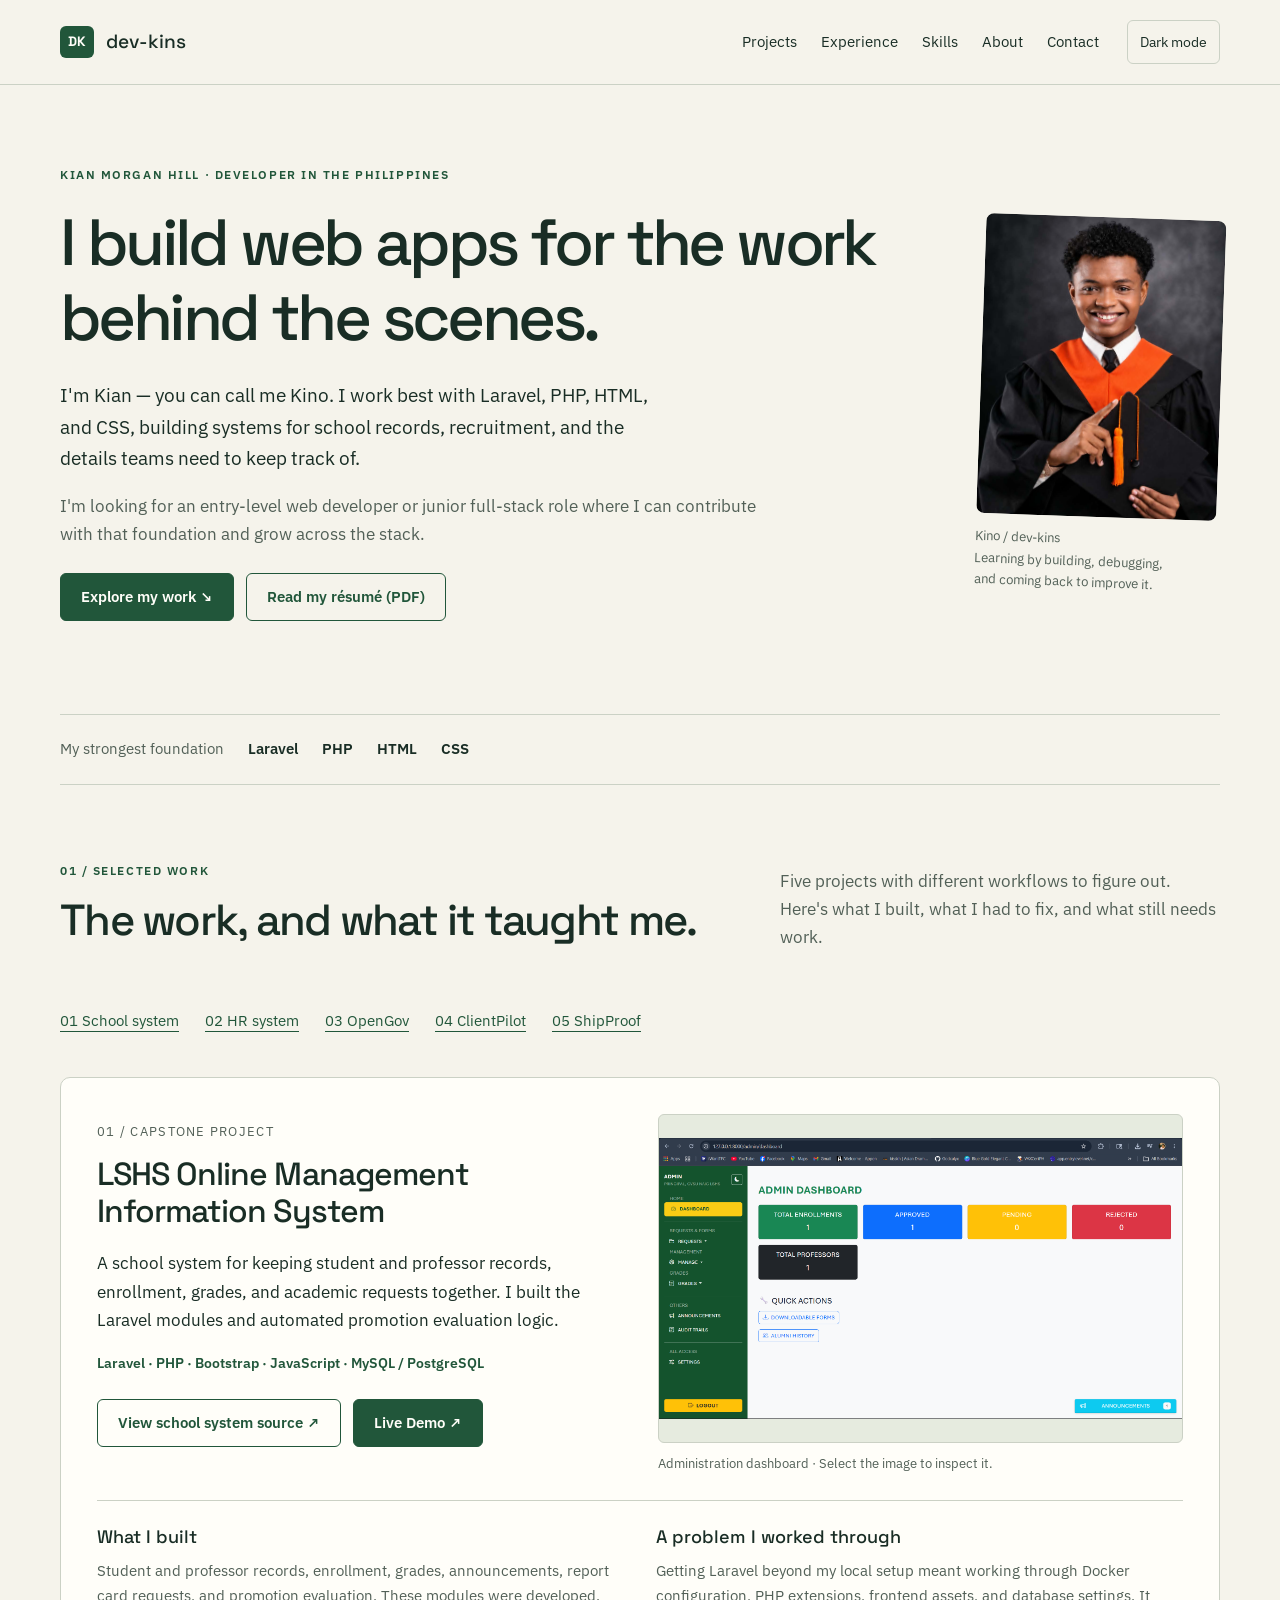
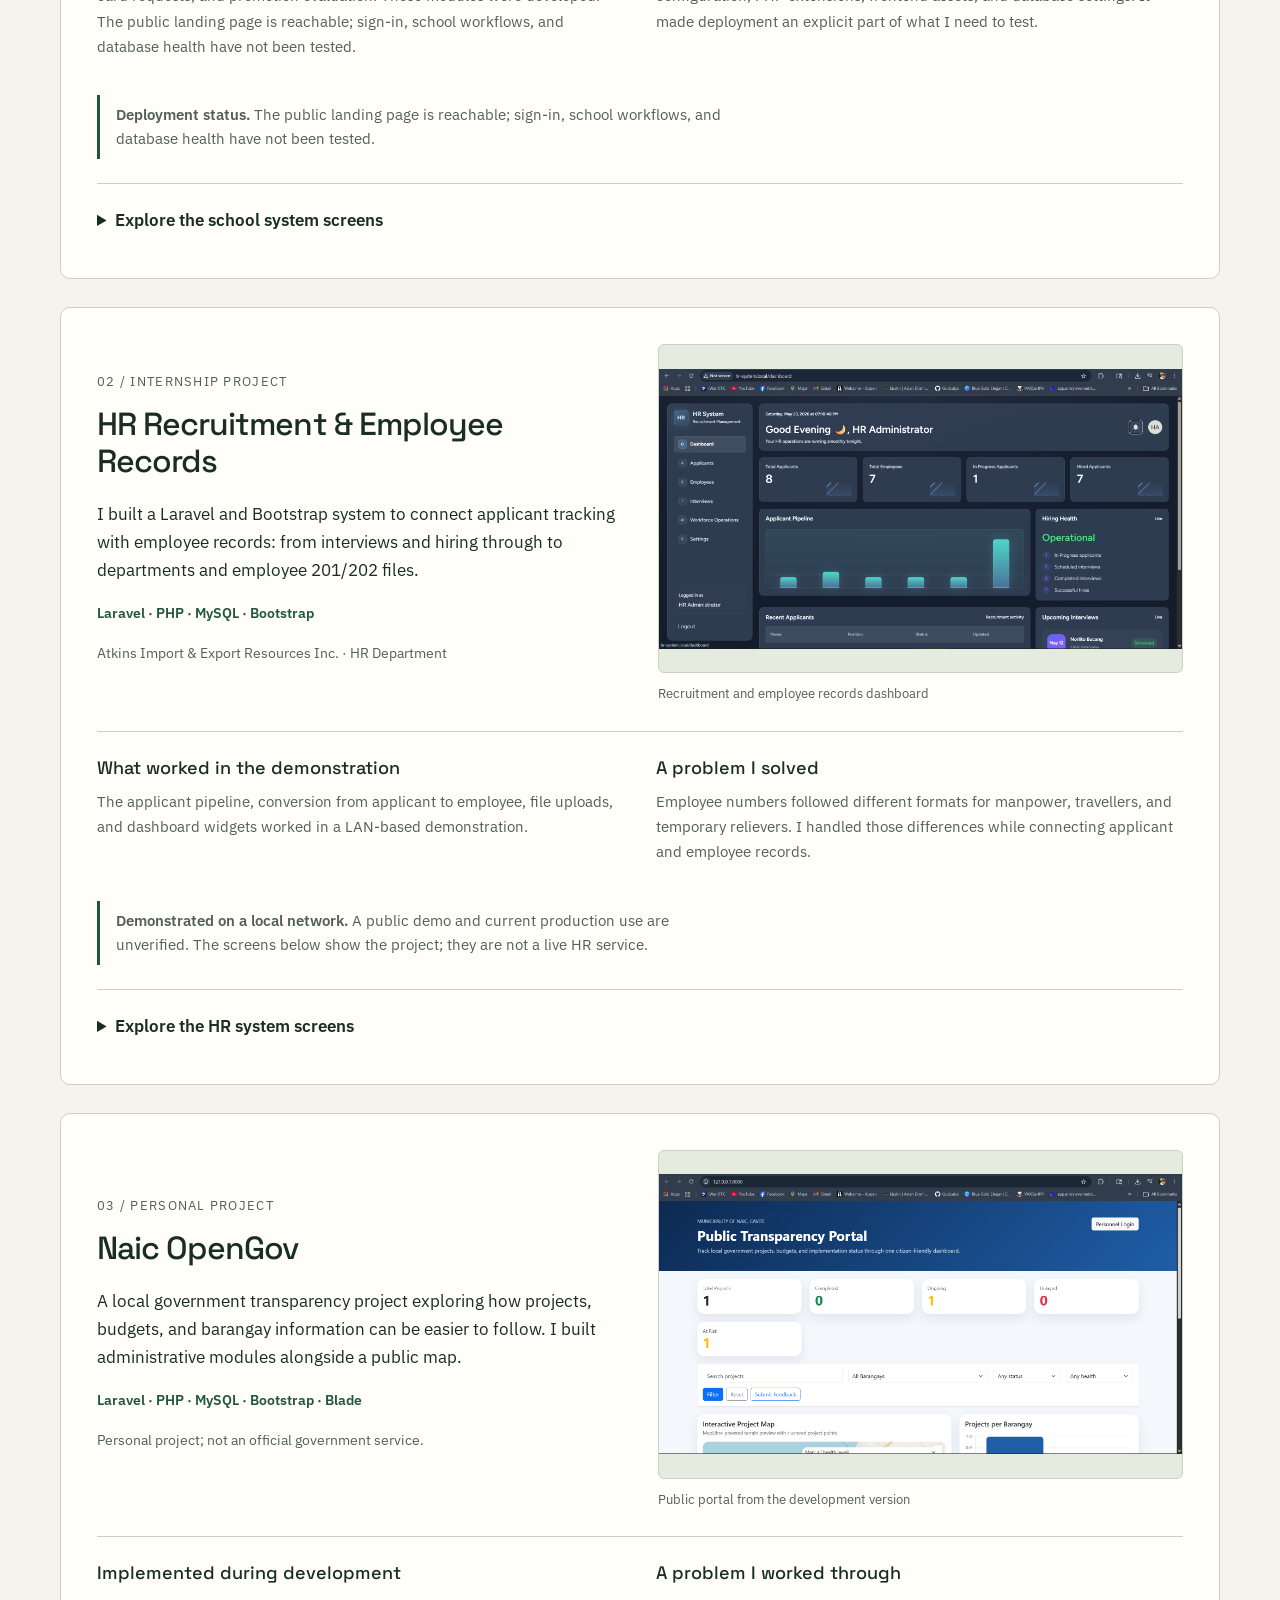
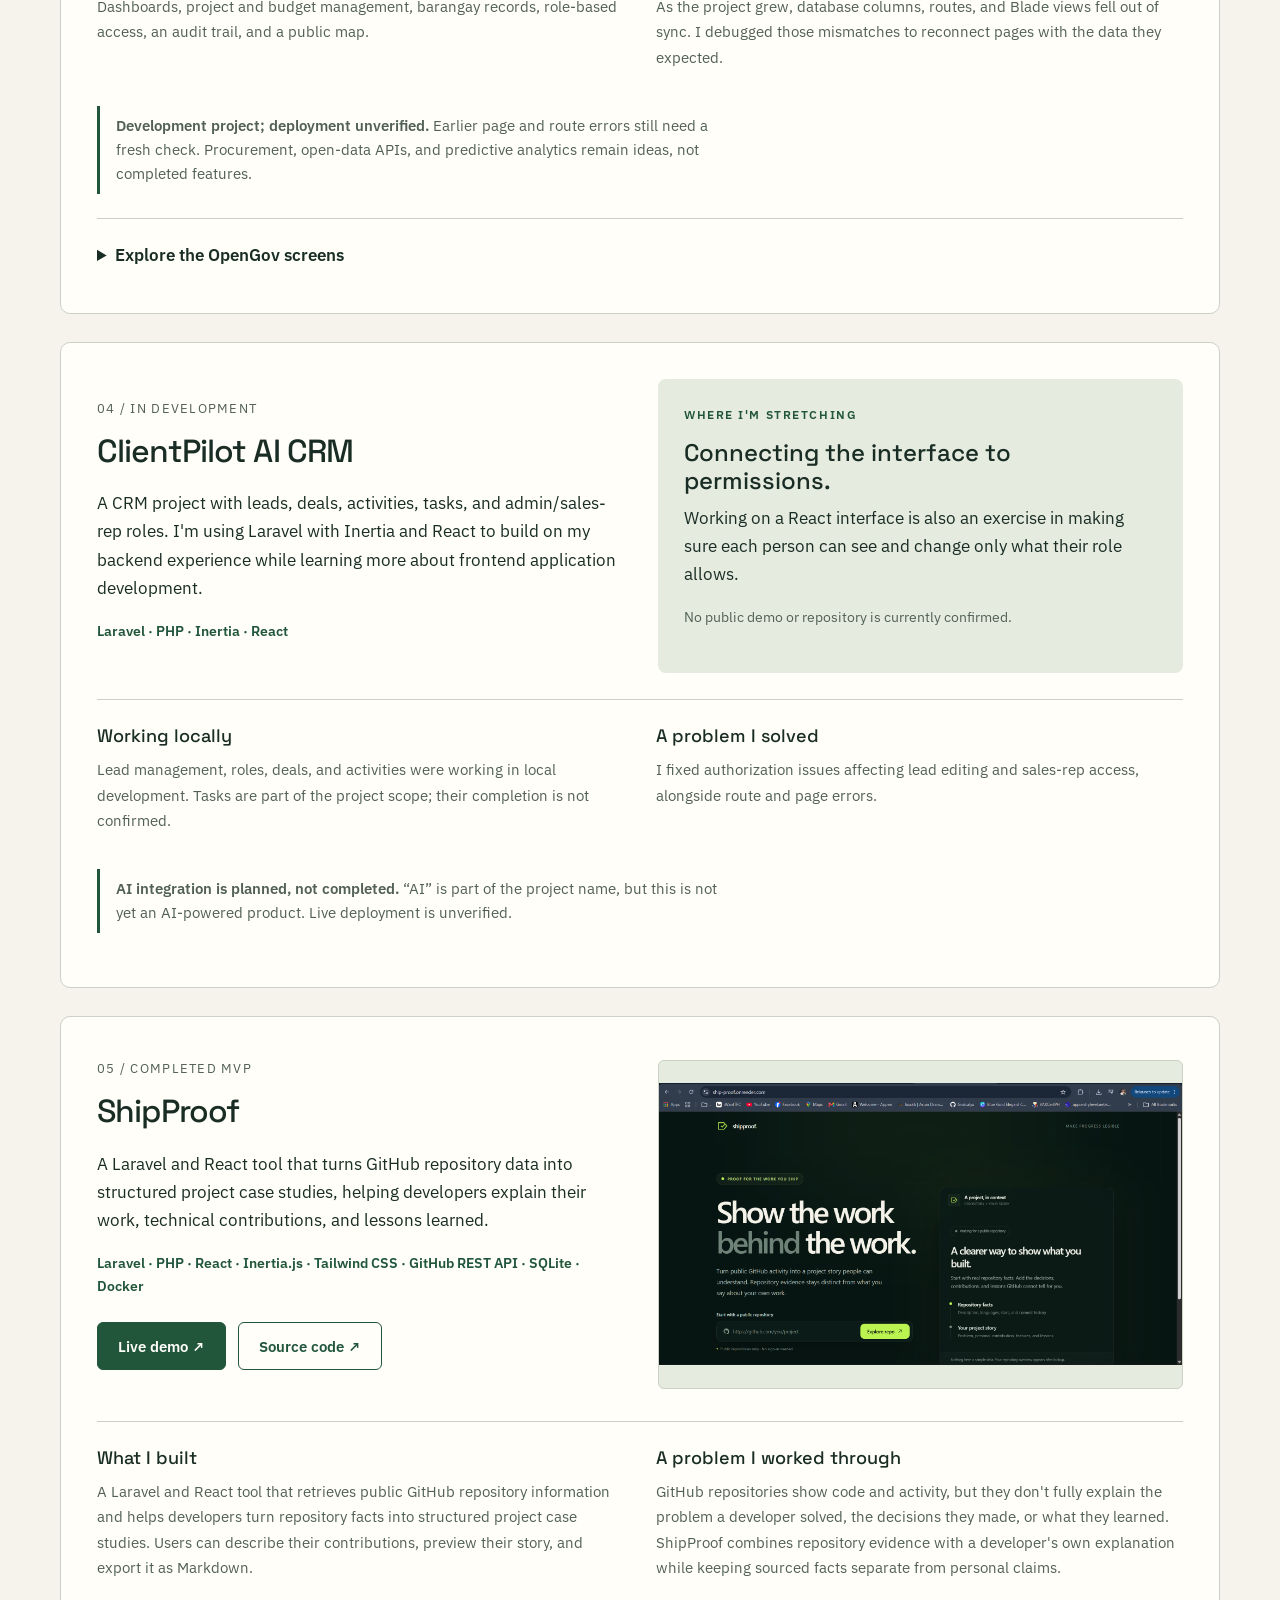
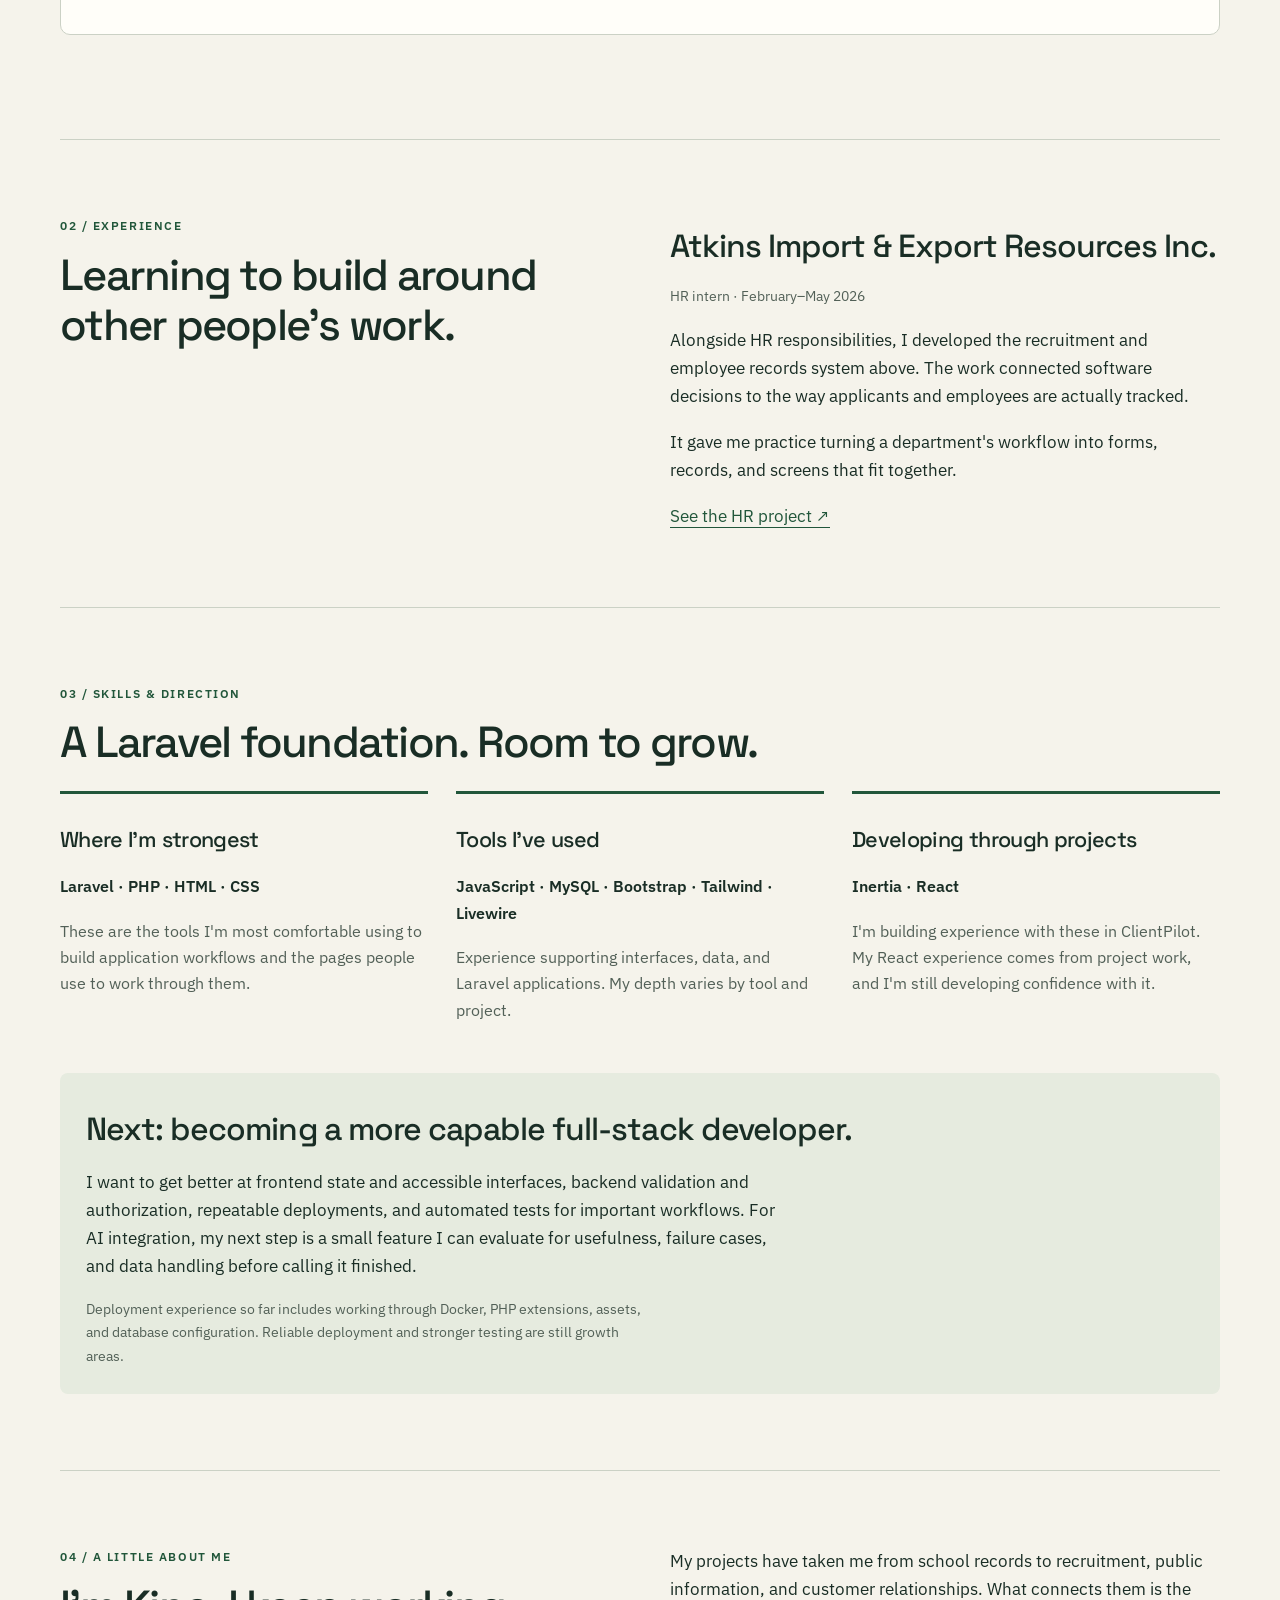
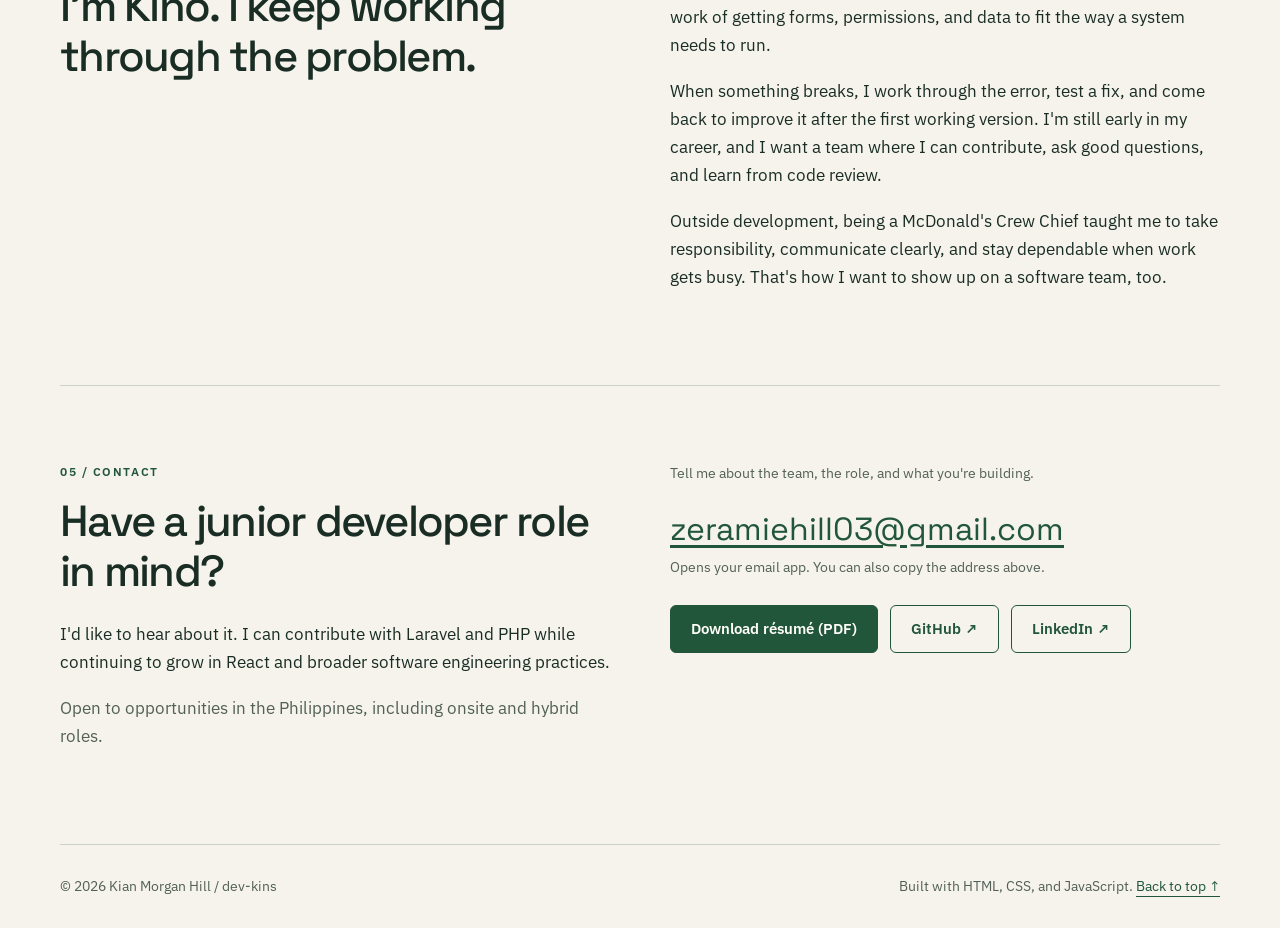
==== commit 60a27116: "Refine portfolio project showcase" ====
--- a/index.html
+++ b/index.html
@@ -615,15 +615,6 @@
                     height="1034"
                 /></a>
               </figure>
-              <div class="crm-note">
-                <p class="eyebrow">Project status</p>
-                <h4>Completed MVP · Demo available</h4>
-                <p>
-                  The MVP is available to explore. Its purpose is to help
-                  developers organize project evidence and tell a clearer story
-                  about what they built.
-                </p>
-              </div>
             </div>
           </div>
           <div class="project-facts">
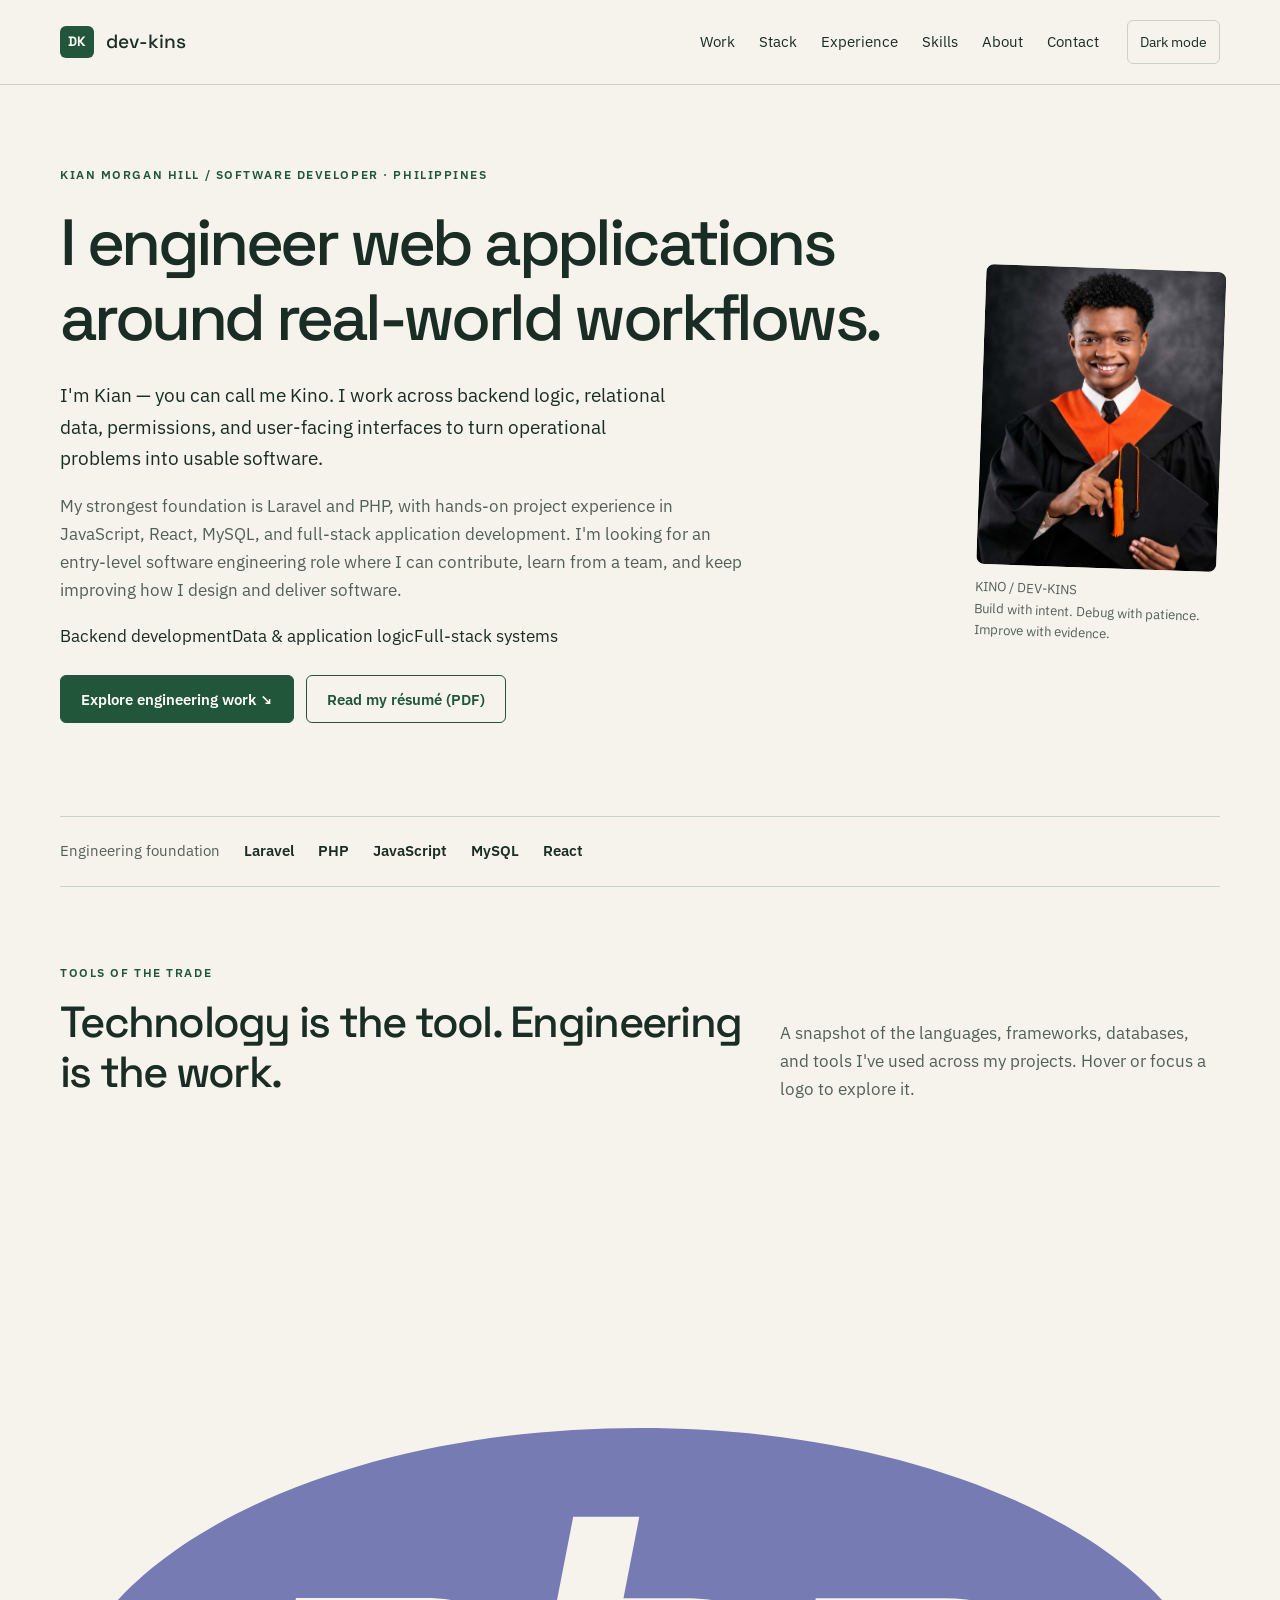
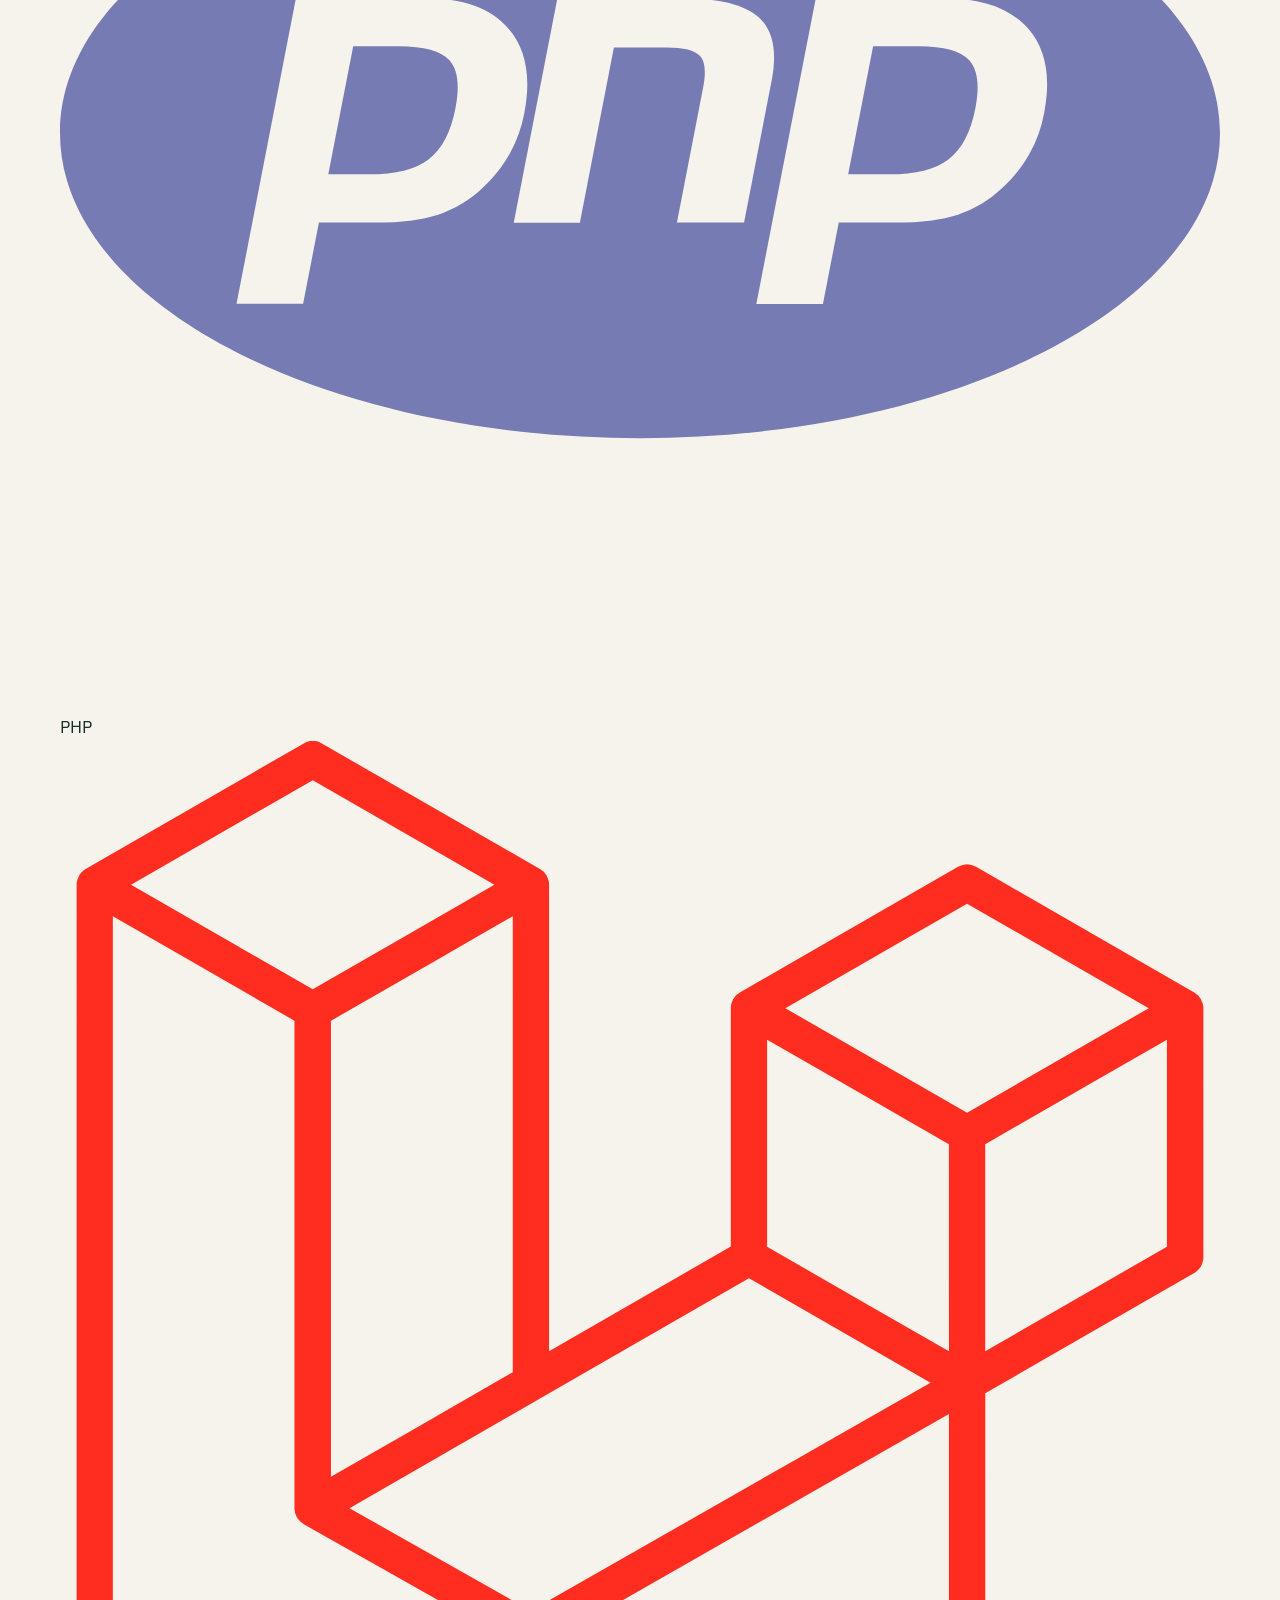
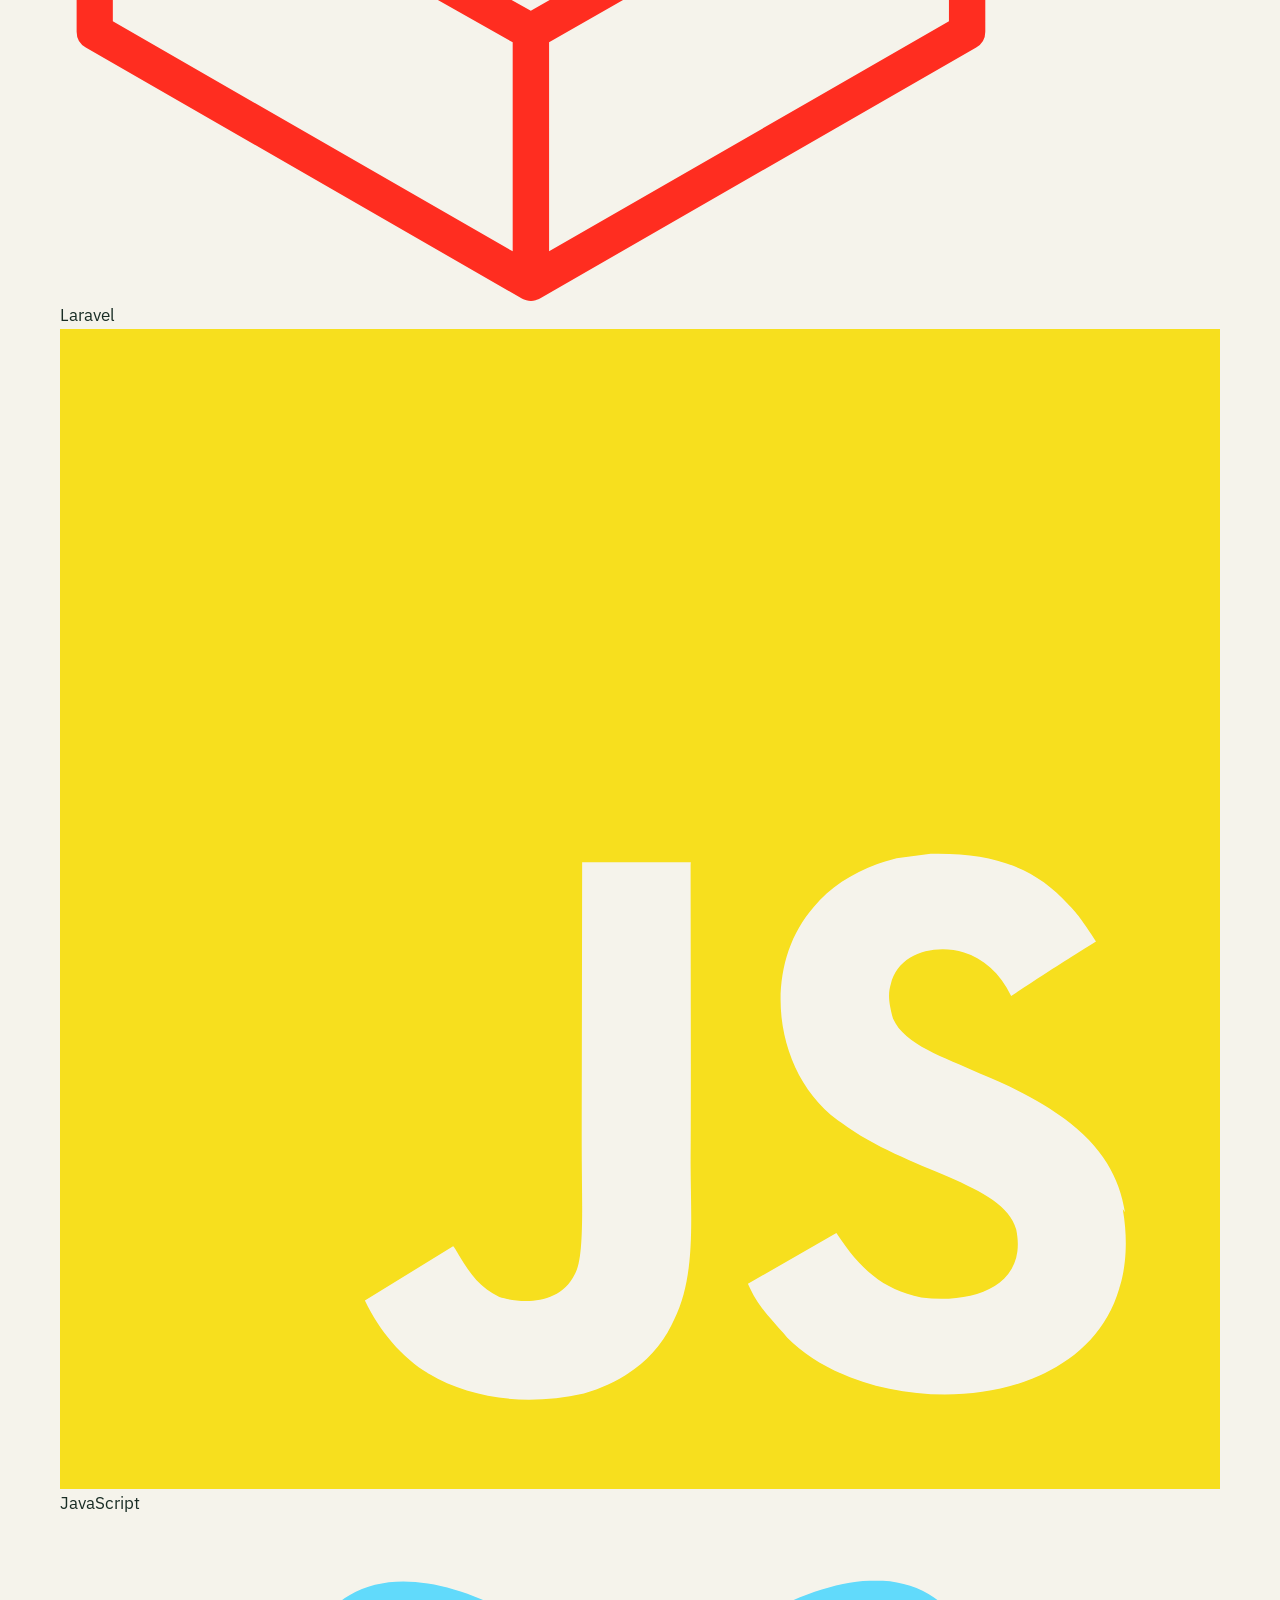
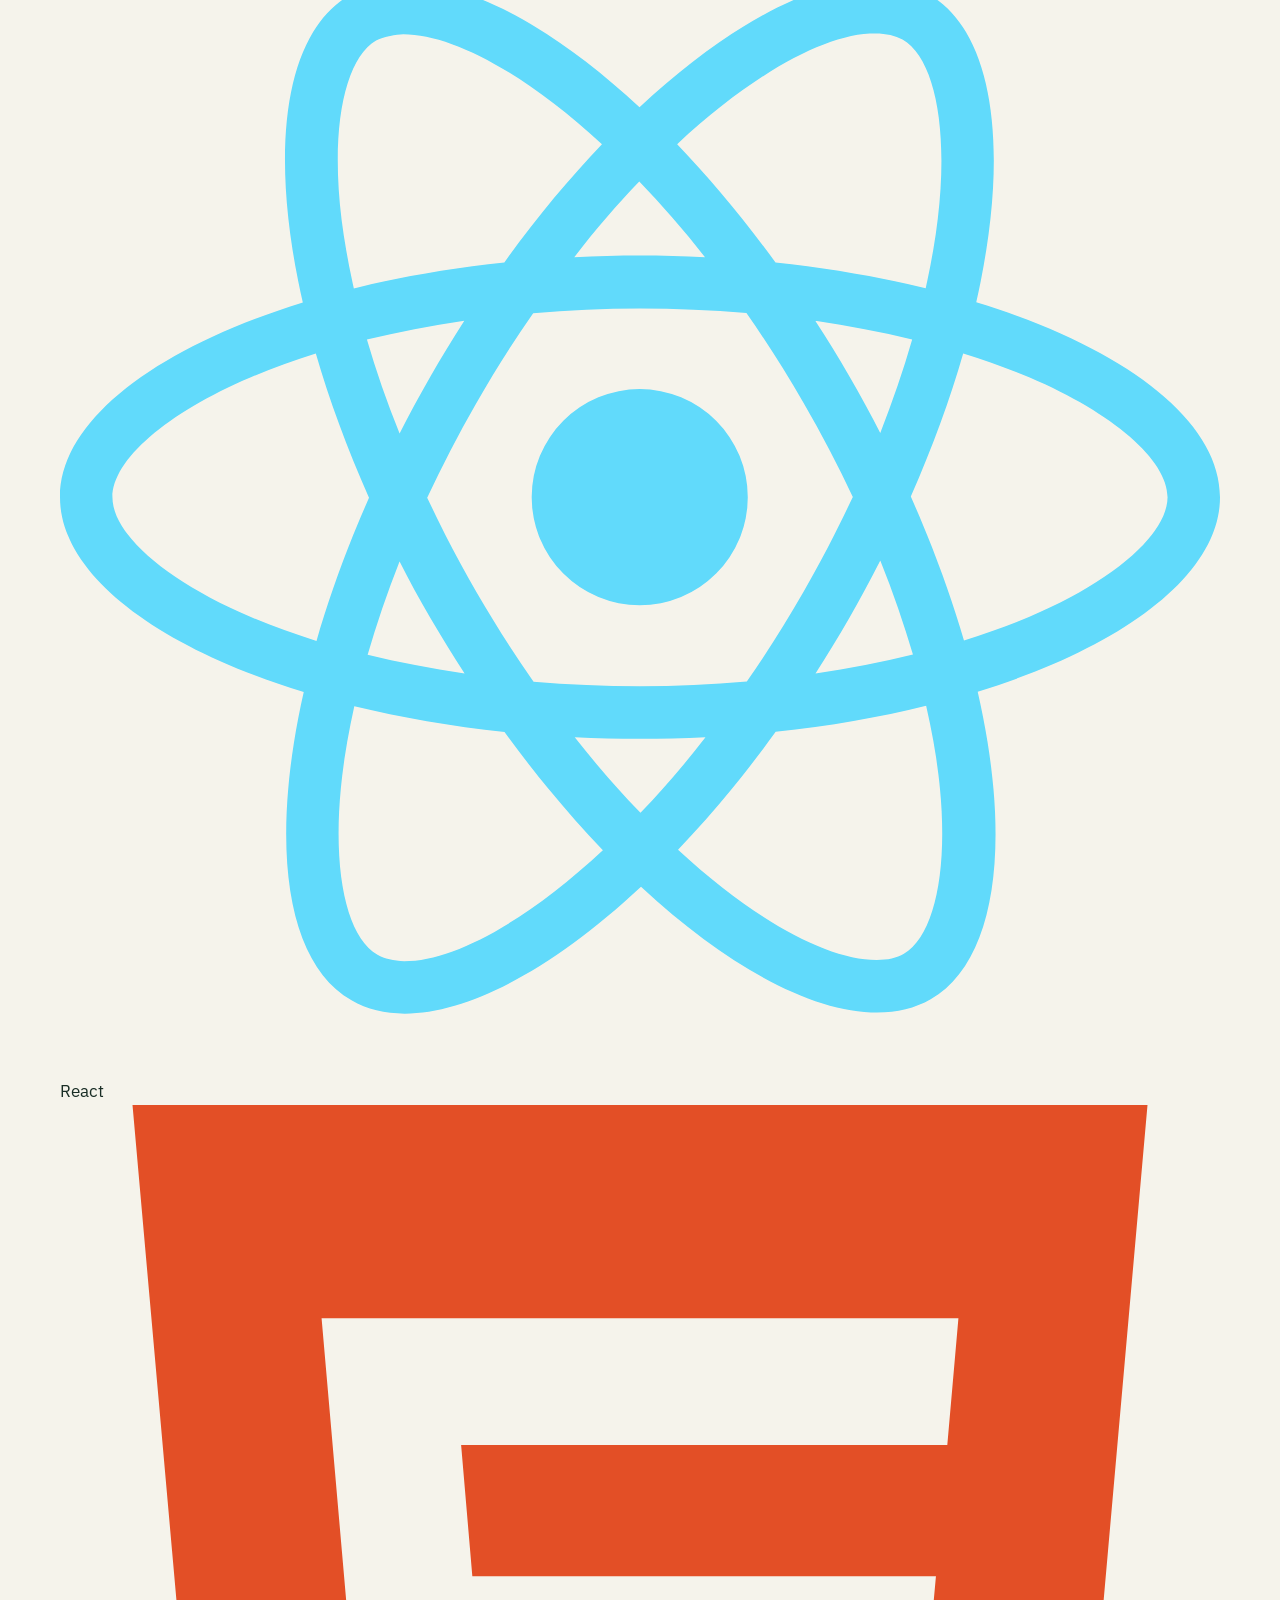
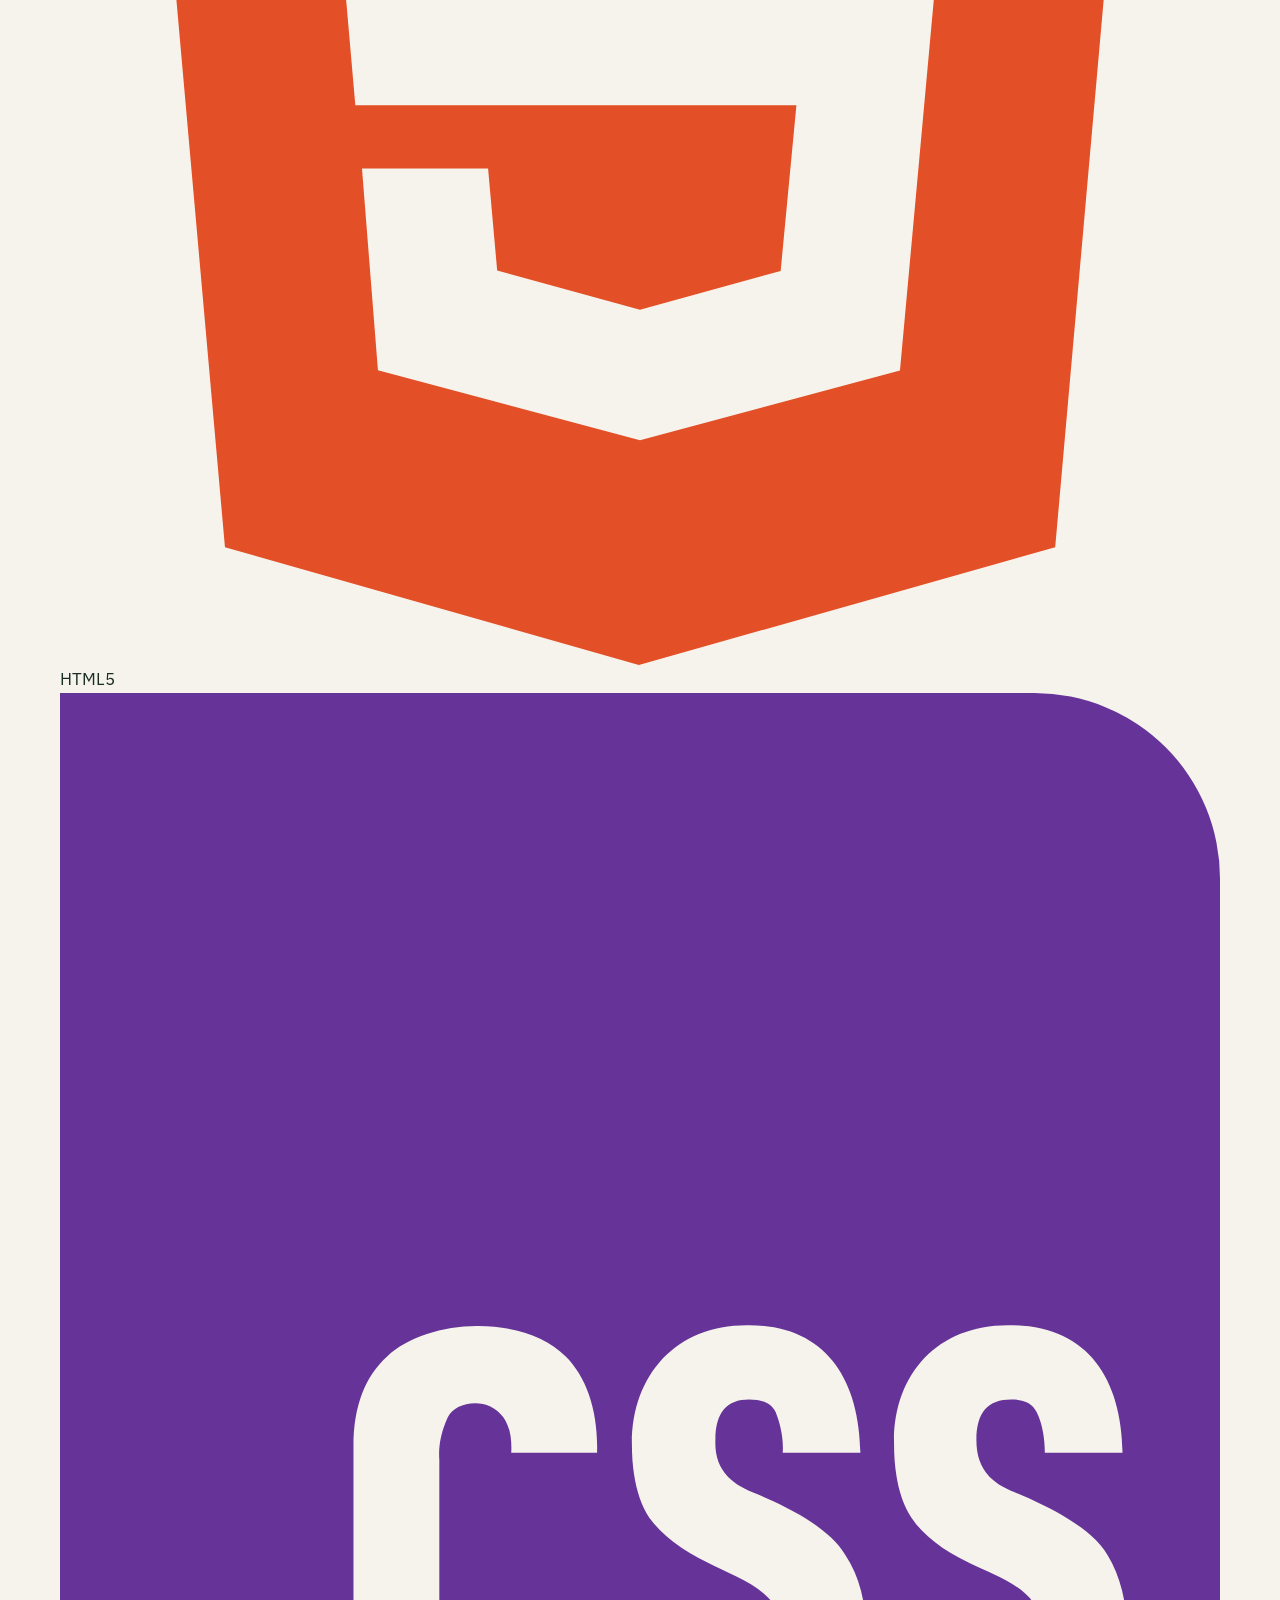
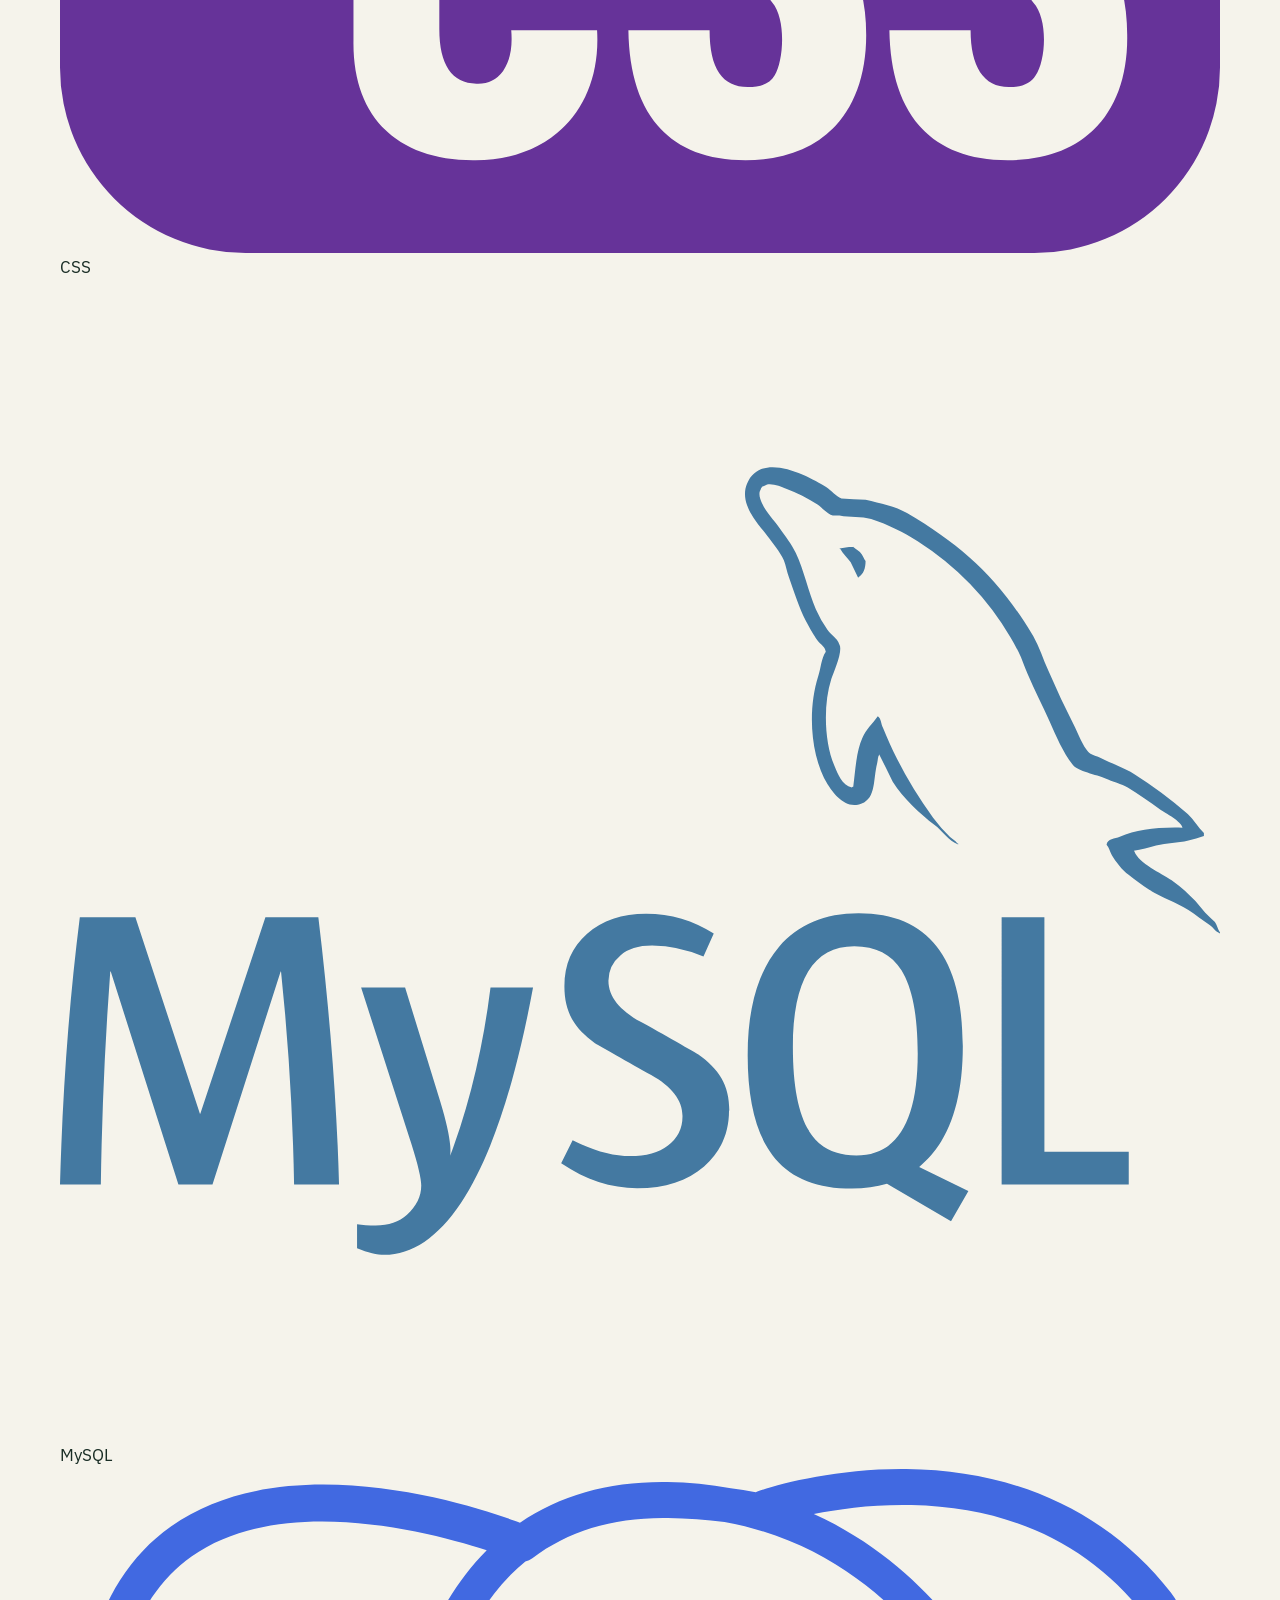
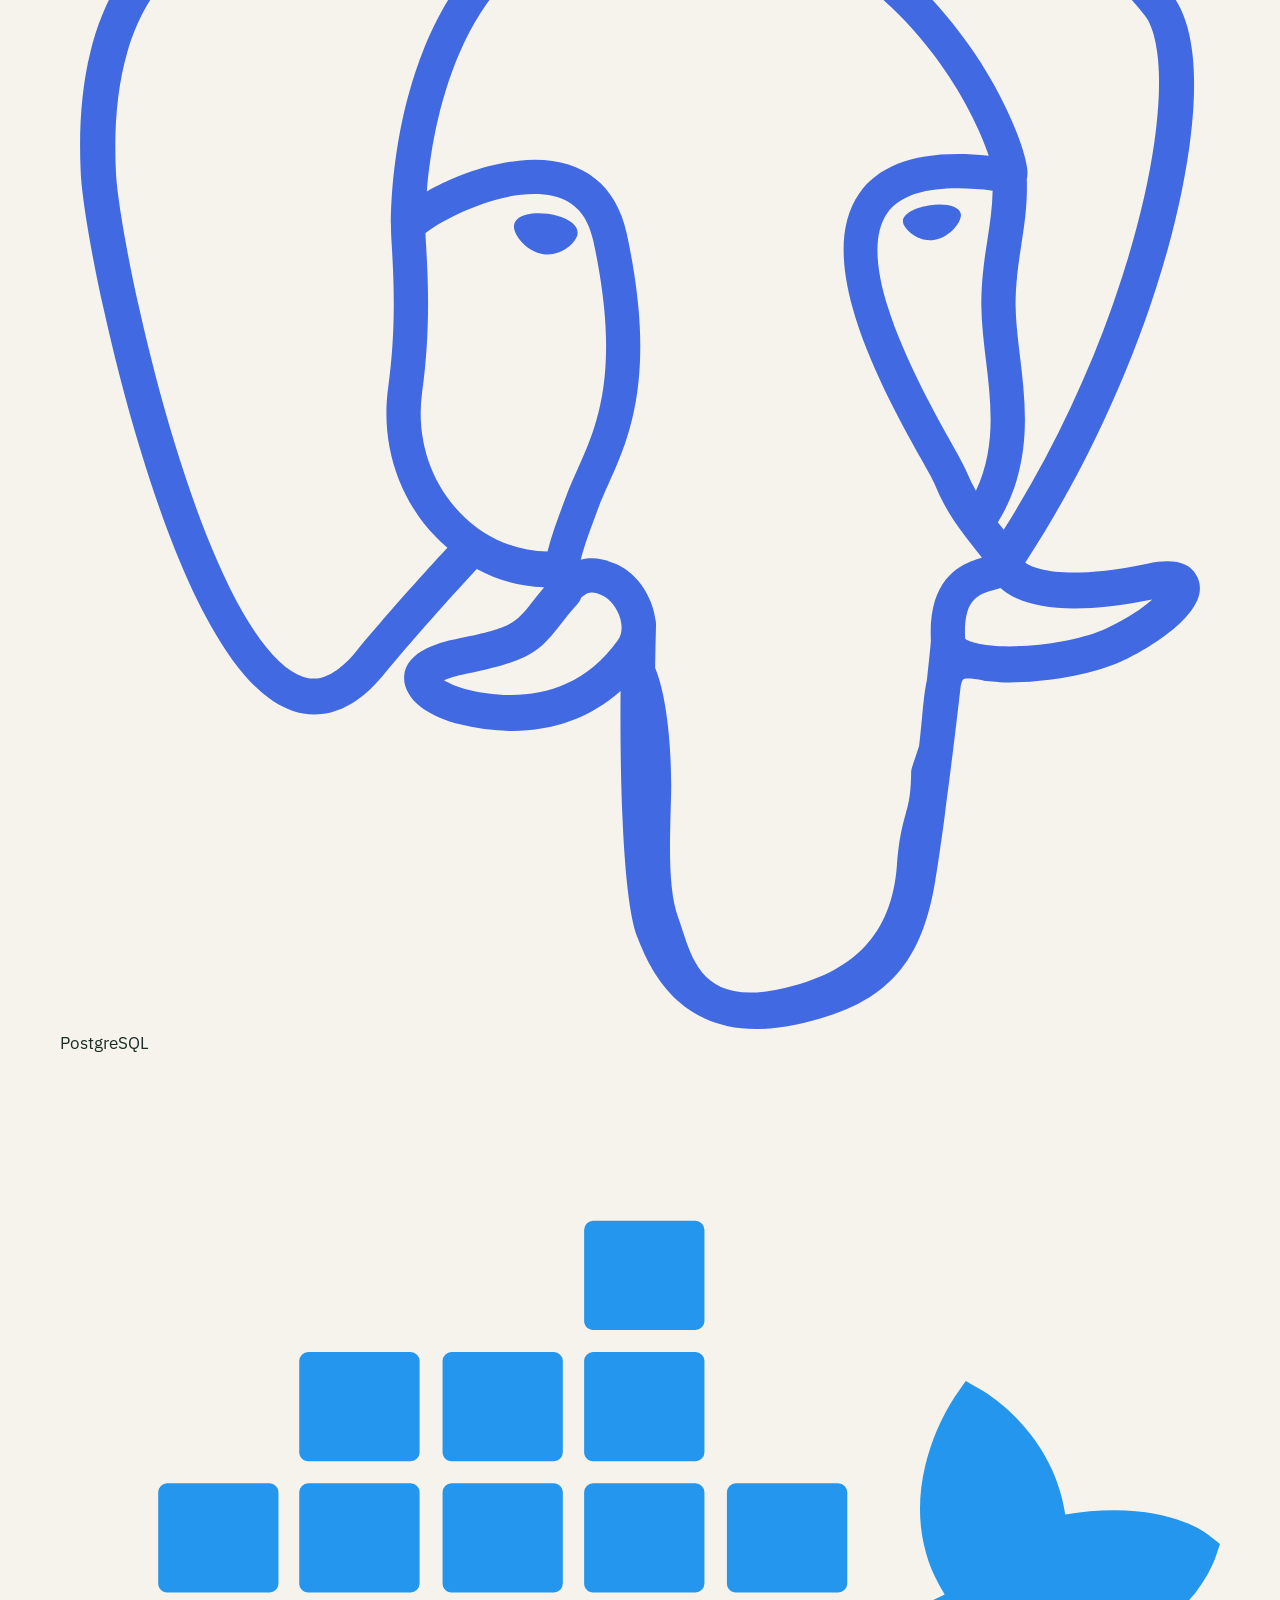
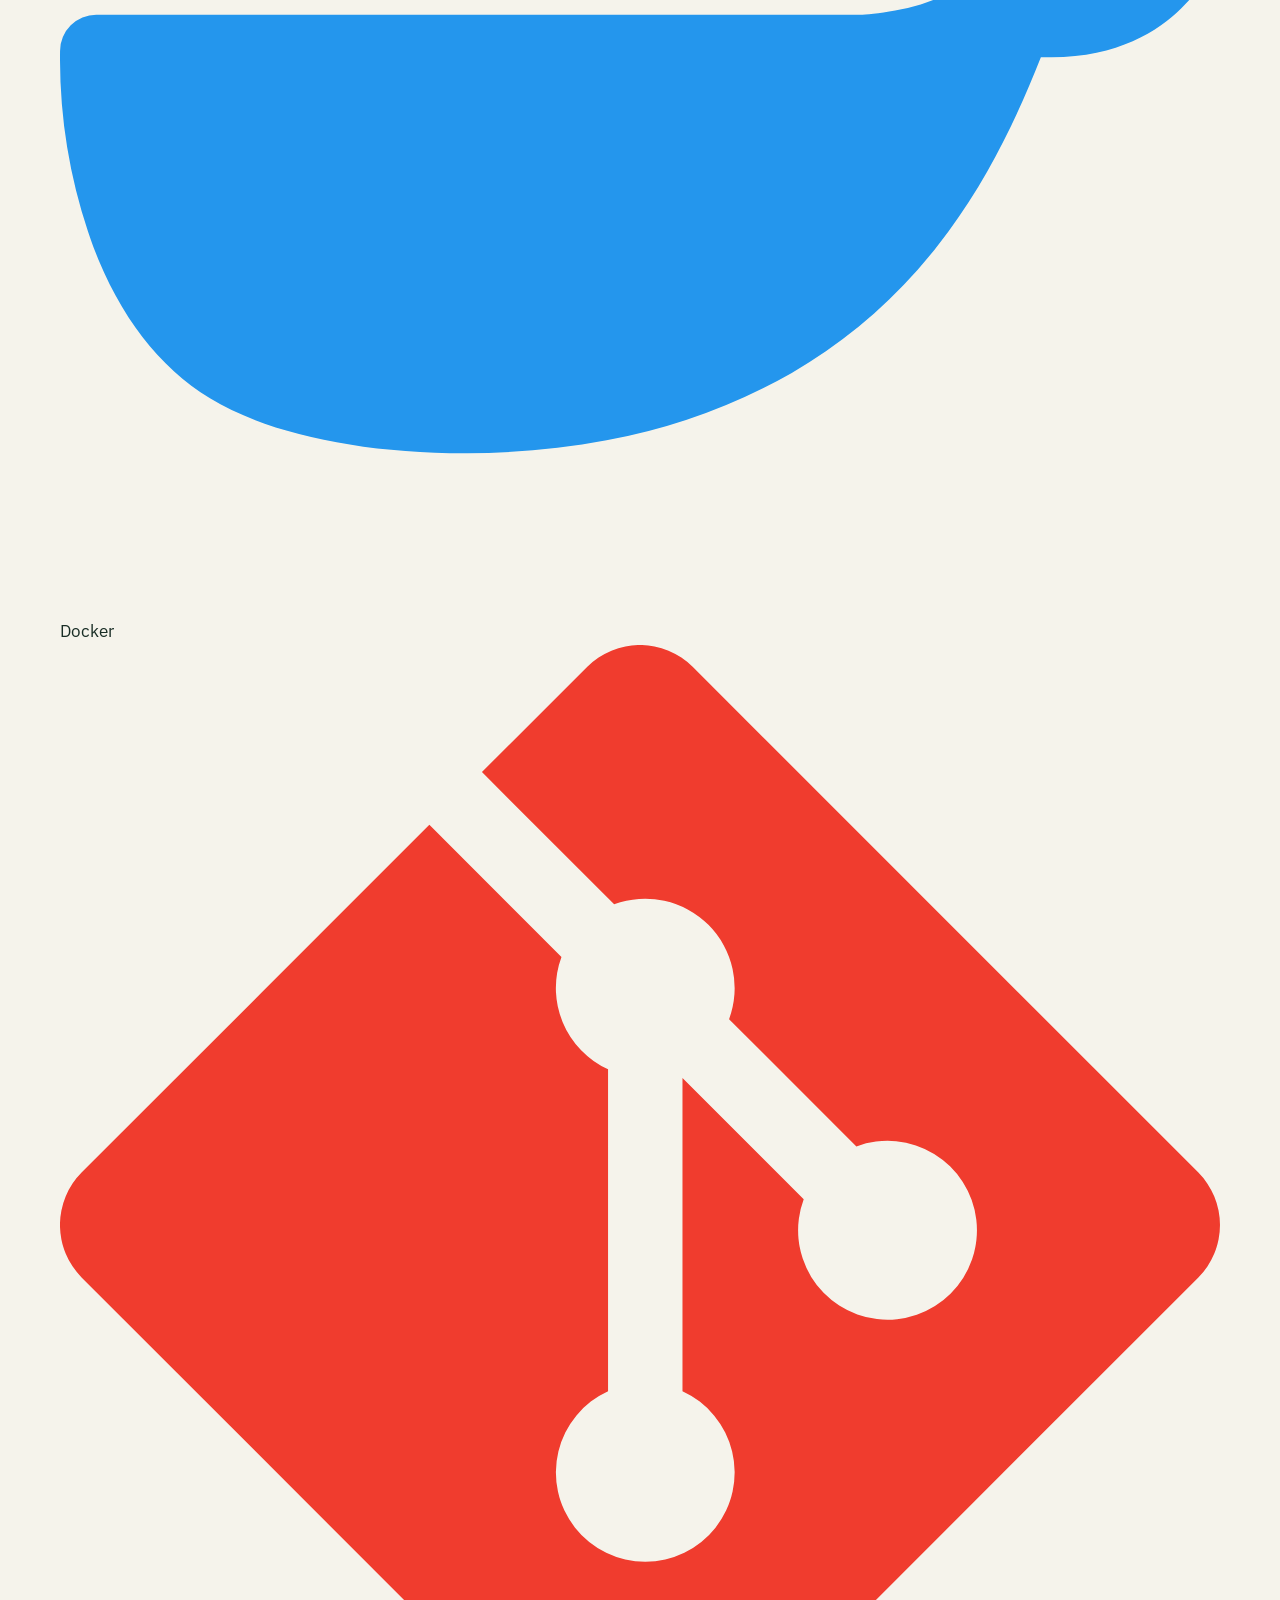
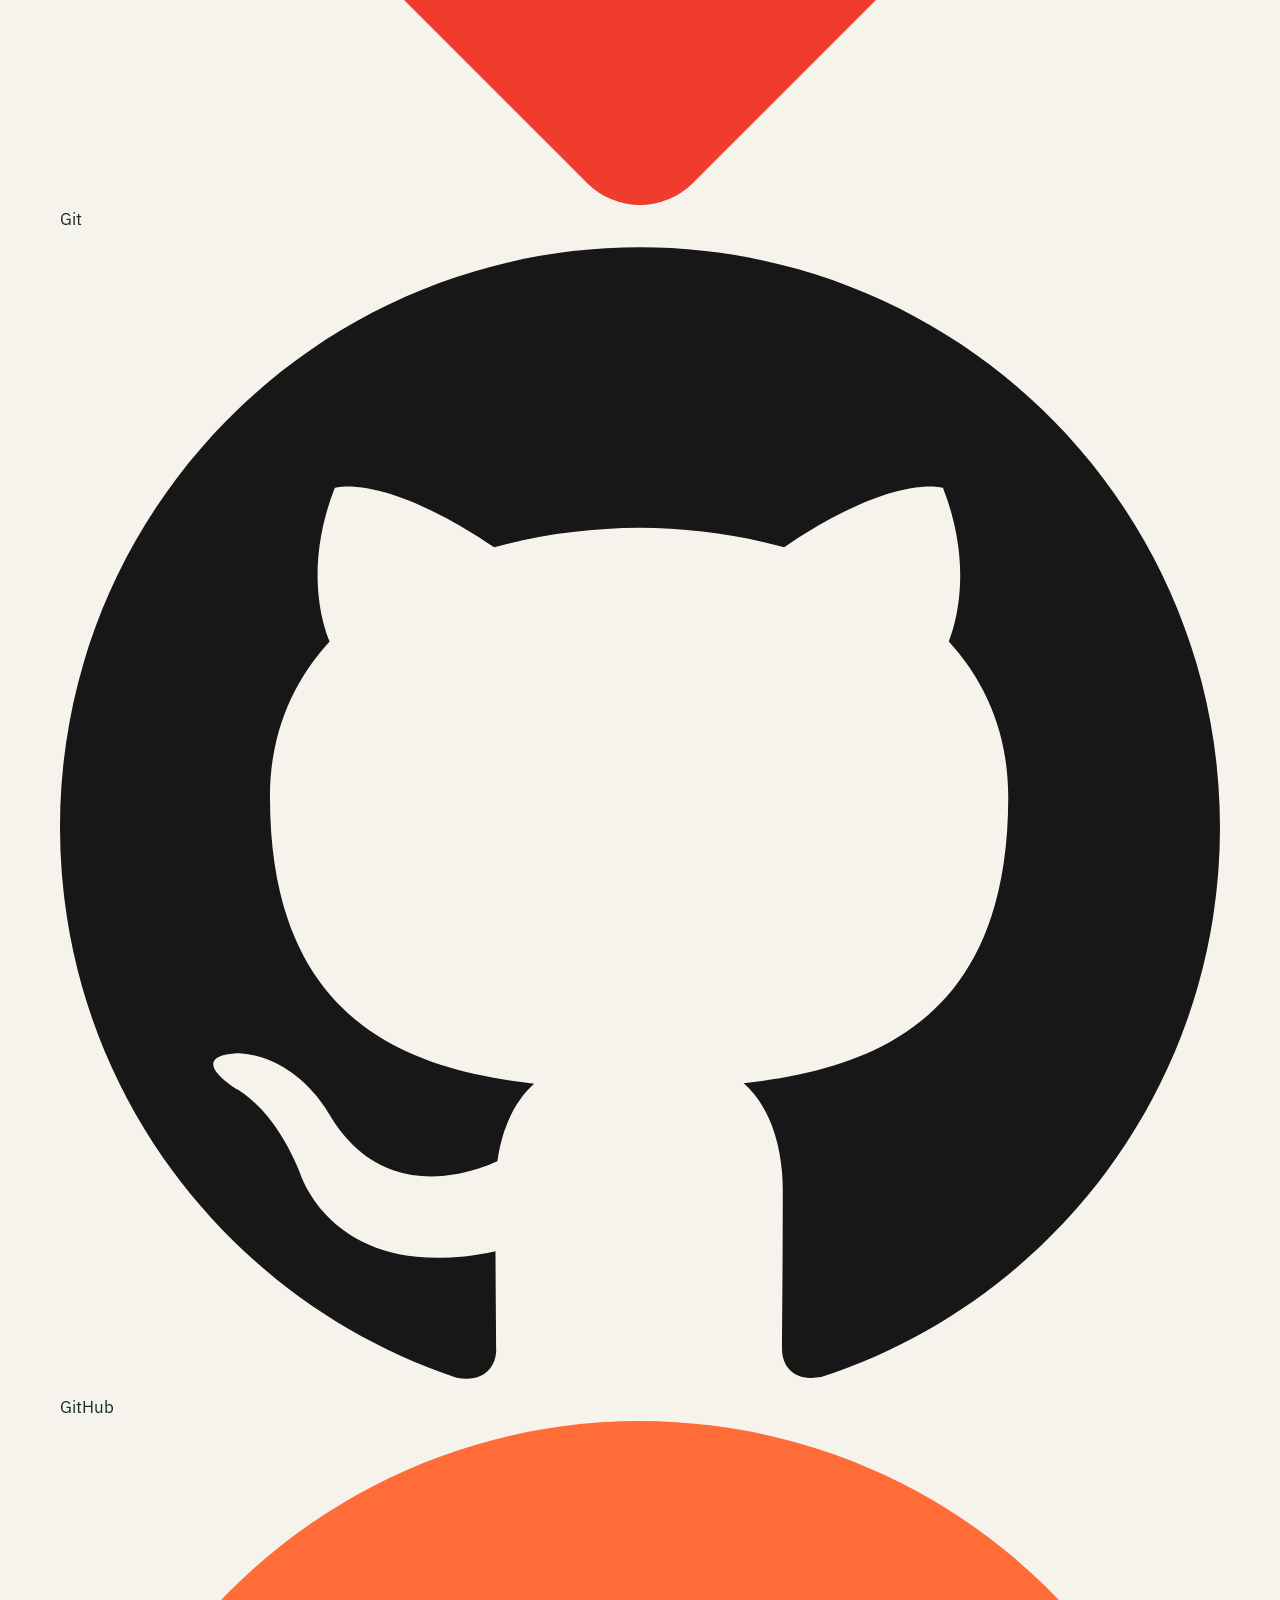
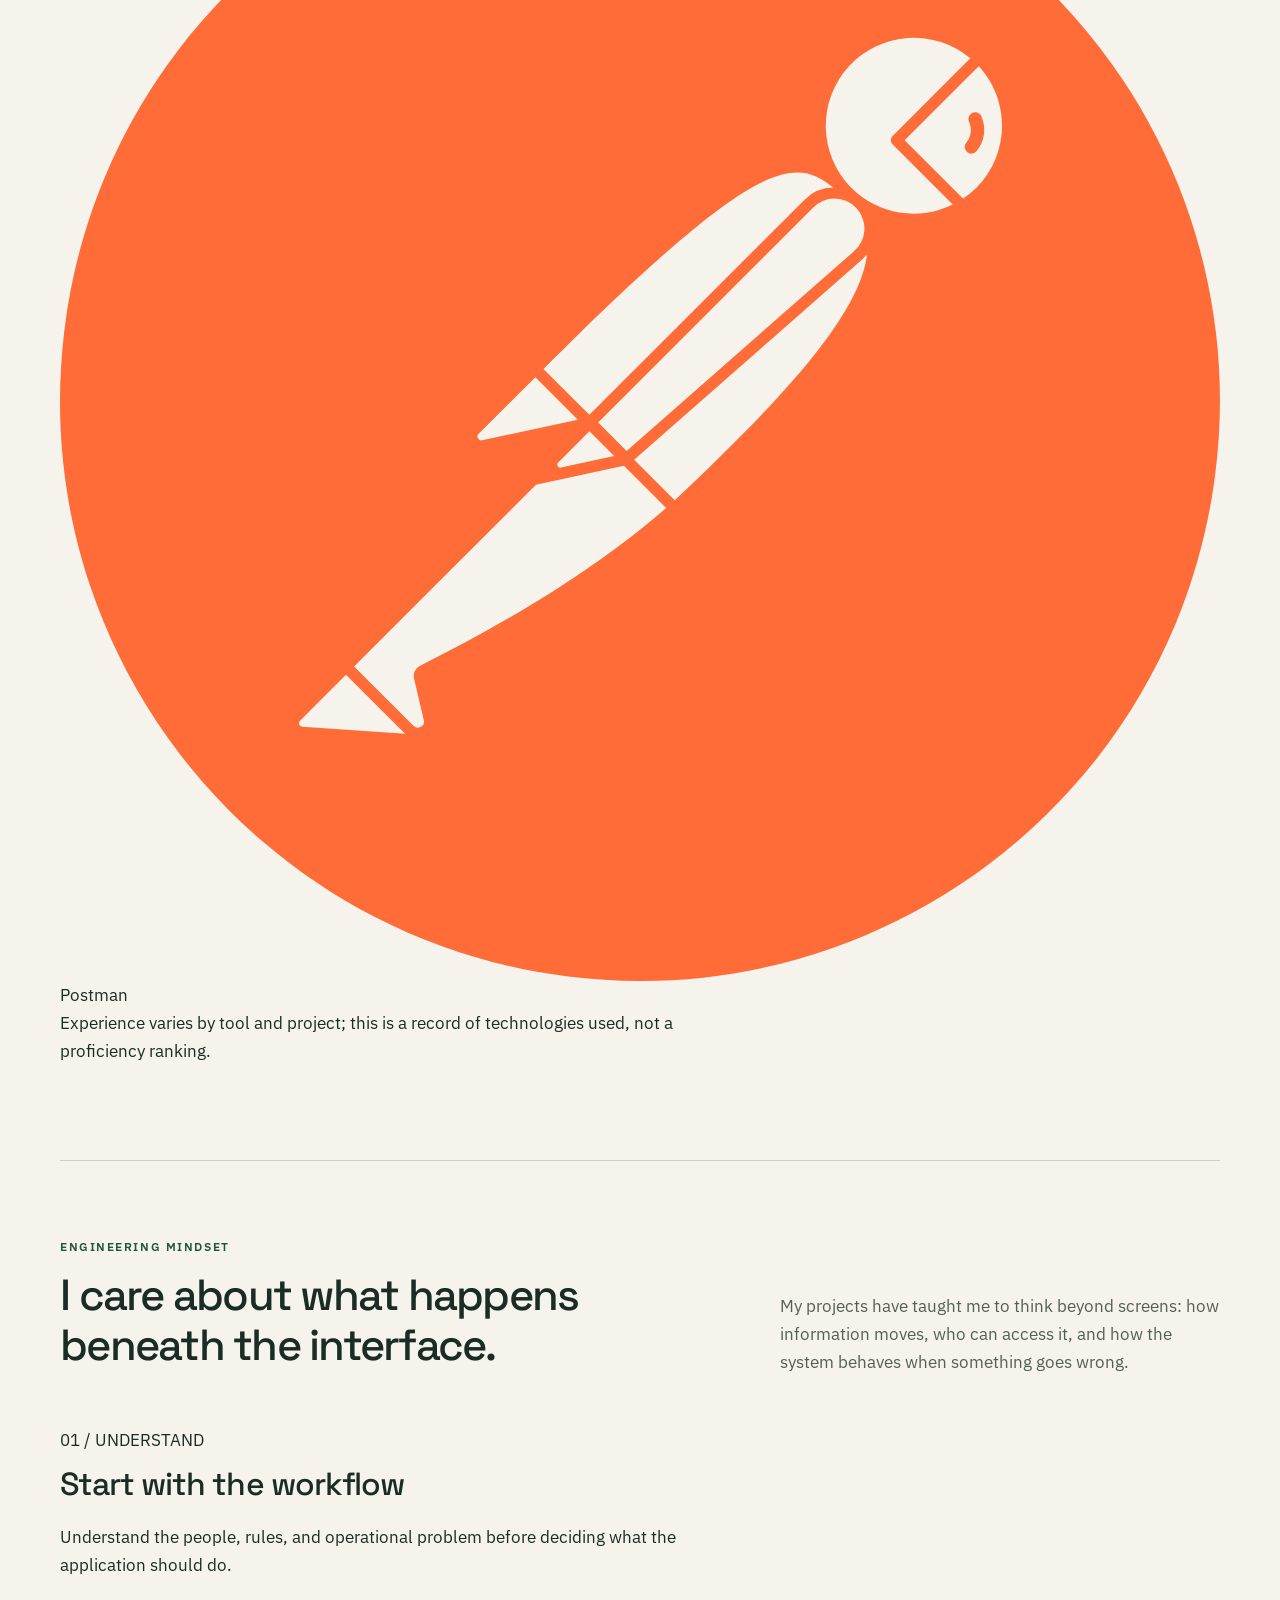
==== commit 3921beba: "Refactor portfolio positioning and engineering narrative" ====
--- a/index.html
+++ b/index.html
@@ -3,20 +3,20 @@
   <head>
     <meta charset="utf-8" />
     <meta name="viewport" content="width=device-width, initial-scale=1" />
-    <title>Kian Morgan Hill · Laravel &amp; PHP Developer</title>
+    <title>Kian Morgan Hill · Software Engineer</title>
     <meta
       name="description"
-      content="I'm Kian (Kino), an early-career developer in the Philippines. Explore my Laravel school, HR, transparency, and CRM projects, what works, and what I'm learning next."
+      content="Kian Morgan Hill (Kino) is an early-career software developer in the Philippines focused on backend engineering, application workflows, data, and full-stack development."
     />
     <meta name="theme-color" content="#21563a" />
     <meta property="og:type" content="website" />
     <meta
       property="og:title"
-      content="Kian Morgan Hill · Laravel &amp; PHP Developer"
+      content="Kian Morgan Hill · Software Engineer"
     />
     <meta
       property="og:description"
-      content="School records, HR workflows, public information, and a CRM. A look at my work, the problems I worked through, and where I'm growing next."
+      content="Engineering-focused project case studies covering backend systems, application workflows, data, authorization, debugging, and software delivery."
     />
     <meta property="og:url" content="https://dev-kins.vercel.app/" />
     <meta
@@ -31,7 +31,7 @@
     <link rel="preconnect" href="https://fonts.googleapis.com" />
     <link rel="preconnect" href="https://fonts.gstatic.com" crossorigin />
     <link
-      href="https://fonts.googleapis.com/css2?family=Space+Grotesk:wght@400;500;700&amp;family=IBM+Plex+Sans:wght@400;500;600&amp;display=swap"
+      href="https://fonts.googleapis.com/css2?family=Space+Grotesk:wght@400;500;700&amp;family=IBM+Plex+Sans:wght@400;500;600&amp;family=IBM+Plex+Mono:wght@400;500;600&amp;display=swap"
       rel="stylesheet"
     />
     <link rel="stylesheet" href="./styles.css" />
@@ -49,7 +49,7 @@
           id="primary-navigation"
           aria-label="Primary navigation"
         >
-          <a href="#projects">Projects</a><a href="#experience">Experience</a
+          <a href="#projects">Work</a><a href="#technology">Stack</a><a href="#experience">Experience</a
           ><a href="#skills">Skills</a><a href="#about">About</a
           ><a href="#contact">Contact</a>
         </nav>
@@ -74,47 +74,45 @@
     </header>
     <main id="home" class="wrap" tabindex="-1">
       <section class="hero" aria-labelledby="hero-title">
-        <div>
-          <p class="eyebrow">Kian Morgan Hill · Developer in the Philippines</p>
-          <h1 id="hero-title">
-            I build web apps for the work behind the scenes.
-          </h1>
-          <p class="intro">
-            I'm Kian — you can call me Kino. I work best with Laravel, PHP,
-            HTML, and CSS, building systems for school records, recruitment, and
-            the details teams need to keep track of.
-          </p>
-          <p class="muted">
-            I'm looking for an entry-level web developer or junior full-stack
-            role where I can contribute with that foundation and grow across the
-            stack.
-          </p>
-          <div class="actions">
-            <a class="button primary" href="#projects"
-              >Explore my work <span aria-hidden="true">&nbsp;↘</span></a
-            ><a class="button" href="./assets/dev-kins_res.pdf"
-              >Read my résumé (PDF)</a
-            >
-          </div>
-        </div>
-        <figure class="hero-photo">
-          <img
-            src="./assets/profile-photo.jpg"
-            alt="Kian Morgan Hill"
-            width="240"
-            height="300"
-            fetchpriority="high"
-          />
-          <figcaption>
-            Kino / dev-kins<br />Learning by building, debugging,<br />and
-            coming back to improve it.
-          </figcaption>
-        </figure>
+        <div class="hero-copy">
+          <p class="eyebrow">Kian Morgan Hill <span aria-hidden="true">/</span> Software developer · Philippines</p>
+          <h1 id="hero-title">I <span class="accent-word">engineer</span> web applications around real-world workflows.</h1>
+          <p class="intro">I'm Kian — you can call me Kino. I work across backend logic, relational data, permissions, and user-facing interfaces to turn operational problems into usable software.</p>
+          <p class="muted">My strongest foundation is Laravel and PHP, with hands-on project experience in JavaScript, React, MySQL, and full-stack application development. I'm looking for an entry-level software engineering role where I can contribute, learn from a team, and keep improving how I design and deliver software.</p>
+          <div class="hero-signals" aria-label="Engineering focus areas"><span>Backend development</span><span>Data &amp; application logic</span><span>Full-stack systems</span></div>
+          <div class="actions"><a class="button primary" href="#projects">Explore engineering work <span aria-hidden="true">&nbsp;↘</span></a><a class="button" href="./assets/dev-kins_res.pdf">Read my résumé (PDF)</a></div>
+        </div>
+        <figure class="hero-photo"><img src="./assets/profile-photo.jpg" alt="Kian Morgan Hill" width="240" height="300" fetchpriority="high" /><figcaption>KINO / DEV-KINS<br />Build with intent. Debug with patience.<br />Improve with evidence.</figcaption></figure>
       </section>
-      <div class="foundation">
-        <span>My strongest foundation</span><strong>Laravel</strong
-        ><strong>PHP</strong><strong>HTML</strong><strong>CSS</strong>
-      </div>
+      <div class="foundation"><span>Engineering foundation</span><strong>Laravel</strong><strong>PHP</strong><strong>JavaScript</strong><strong>MySQL</strong><strong>React</strong></div>
+      <section class="section tech-section" id="technology" aria-labelledby="technology-title">
+        <div class="section-intro"><div><p class="eyebrow">Tools of the trade</p><h2 id="technology-title">Technology is the tool. Engineering is the work.</h2></div><p class="muted">A snapshot of the languages, frameworks, databases, and tools I've used across my projects. Hover or focus a logo to explore it.</p></div>
+        <div class="tech-grid" aria-label="Technologies used in my projects">
+          <div class="tech-item" tabindex="0" aria-label="PHP"><img src="./assets/tech-icons/php.svg" alt="" /><span>PHP</span></div>
+          <div class="tech-item" tabindex="0" aria-label="Laravel"><img src="./assets/tech-icons/laravel.svg" alt="" /><span>Laravel</span></div>
+          <div class="tech-item" tabindex="0" aria-label="JavaScript"><img src="./assets/tech-icons/javascript.svg" alt="" /><span>JavaScript</span></div>
+          <div class="tech-item" tabindex="0" aria-label="React"><img src="./assets/tech-icons/react.svg" alt="" /><span>React</span></div>
+          <div class="tech-item" tabindex="0" aria-label="HTML5"><img src="./assets/tech-icons/html5.svg" alt="" /><span>HTML5</span></div>
+          <div class="tech-item" tabindex="0" aria-label="CSS"><img src="./assets/tech-icons/css.svg" alt="" /><span>CSS</span></div>
+          <div class="tech-item" tabindex="0" aria-label="MySQL"><img src="./assets/tech-icons/mysql.svg" alt="" /><span>MySQL</span></div>
+          <div class="tech-item" tabindex="0" aria-label="PostgreSQL"><img src="./assets/tech-icons/postgresql.svg" alt="" /><span>PostgreSQL</span></div>
+          <div class="tech-item" tabindex="0" aria-label="Docker"><img src="./assets/tech-icons/docker.svg" alt="" /><span>Docker</span></div>
+          <div class="tech-item" tabindex="0" aria-label="Git"><img src="./assets/tech-icons/git.svg" alt="" /><span>Git</span></div>
+          <div class="tech-item" tabindex="0" aria-label="GitHub"><img src="./assets/tech-icons/github.svg" alt="" /><span>GitHub</span></div>
+          <div class="tech-item" tabindex="0" aria-label="Postman"><img src="./assets/tech-icons/postman.svg" alt="" /><span>Postman</span></div>
+        </div>
+        <p class="tech-note">Experience varies by tool and project; this is a record of technologies used, not a proficiency ranking.</p>
+      </section>
+      <section class="section engineering-section" aria-labelledby="engineering-title">
+        <div class="section-intro"><div><p class="eyebrow">Engineering mindset</p><h2 id="engineering-title">I care about what happens beneath the interface.</h2></div><p class="muted">My projects have taught me to think beyond screens: how information moves, who can access it, and how the system behaves when something goes wrong.</p></div>
+        <div class="engineering-grid">
+          <article class="engineering-card"><span class="engineering-index">01 / UNDERSTAND</span><h3>Start with the workflow</h3><p>Understand the people, rules, and operational problem before deciding what the application should do.</p></article>
+          <article class="engineering-card"><span class="engineering-index">02 / MODEL</span><h3>Make the logic explicit</h3><p>Translate requirements into data relationships, validation, role-based access, and predictable application behavior.</p></article>
+          <article class="engineering-card"><span class="engineering-index">03 / VERIFY</span><h3>Debug, test, improve</h3><p>Trace errors to their cause, verify fixes, and be clear about what has been tested versus what still needs work.</p></article>
+        </div>
+        <div class="flow-diagram" aria-label="A simplified application request flow"><span class="flow-node">Request</span><span class="flow-arrow" aria-hidden="true">→</span><span class="flow-node">Application logic</span><span class="flow-arrow" aria-hidden="true">→</span><span class="flow-node">Data layer</span><span class="flow-arrow" aria-hidden="true">→</span><span class="flow-node">Verified response</span></div>
+        <p class="tech-note">A simplified mental model, not a diagram of one specific project's architecture.</p>
+      </section>
       <section
         id="projects"
         class="section"
@@ -124,7 +122,7 @@
         <div class="section-intro">
           <div>
             <p class="eyebrow">01 / Selected work</p>
-            <h2 id="projects-title">The work, and what it taught me.</h2>
+            <h2 id="projects-title">Selected engineering work.</h2>
           </div>
           <p class="muted">
             Five projects with different workflows to figure out. Here's what I
@@ -674,7 +672,7 @@
         aria-labelledby="skills-title"
       >
         <p class="eyebrow">03 / Skills &amp; direction</p>
-        <h2 id="skills-title">A Laravel foundation. Room to grow.</h2>
+        <h2 id="skills-title">A practical foundation, growing through delivery.</h2>
         <div class="skill-grid">
           <div class="skill-card">
             <h3>Where I'm strongest</h3>
@@ -761,7 +759,7 @@
       >
         <div>
           <p class="eyebrow">05 / Contact</p>
-          <h2 id="contact-title">Have a junior developer role in mind?</h2>
+          <h2 id="contact-title">Let’s work on meaningful software.</h2>
           <p>
             I'd like to hear about it. I can contribute with Laravel and PHP
             while continuing to grow in React and broader software engineering
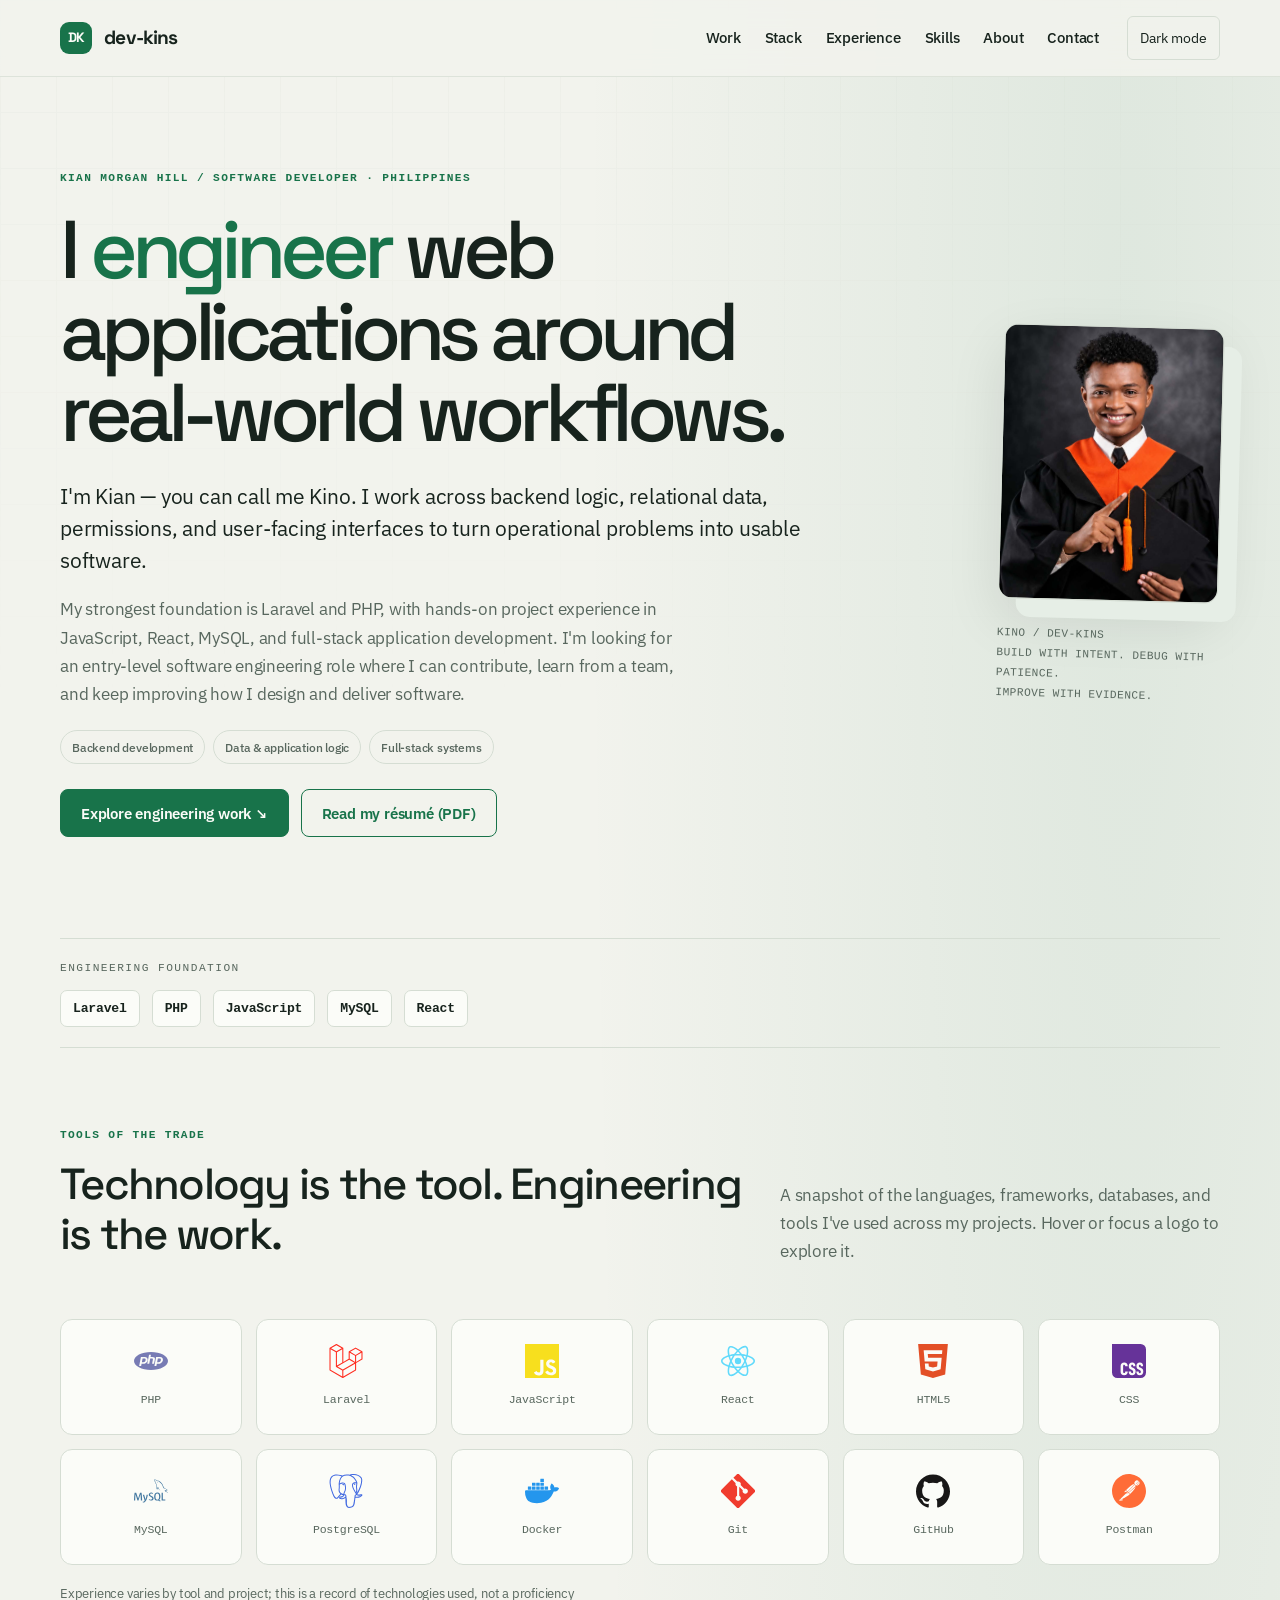
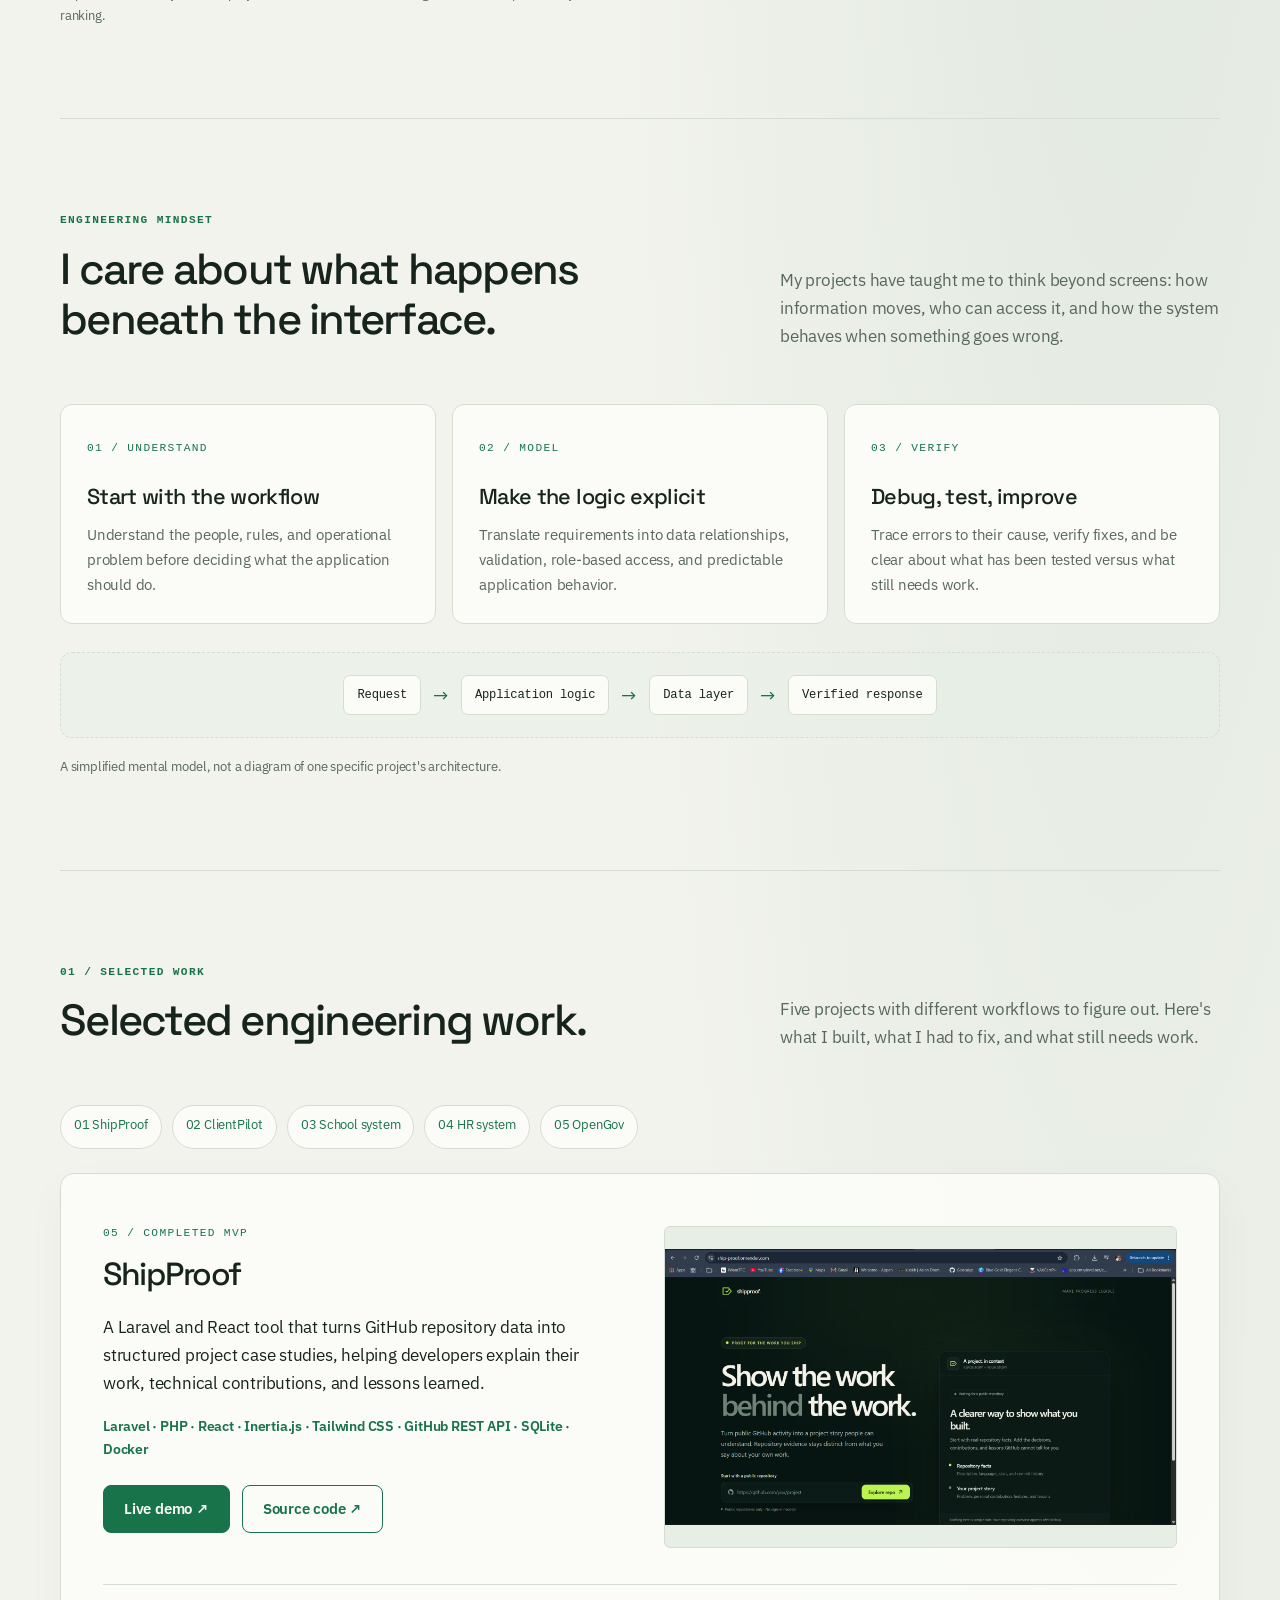
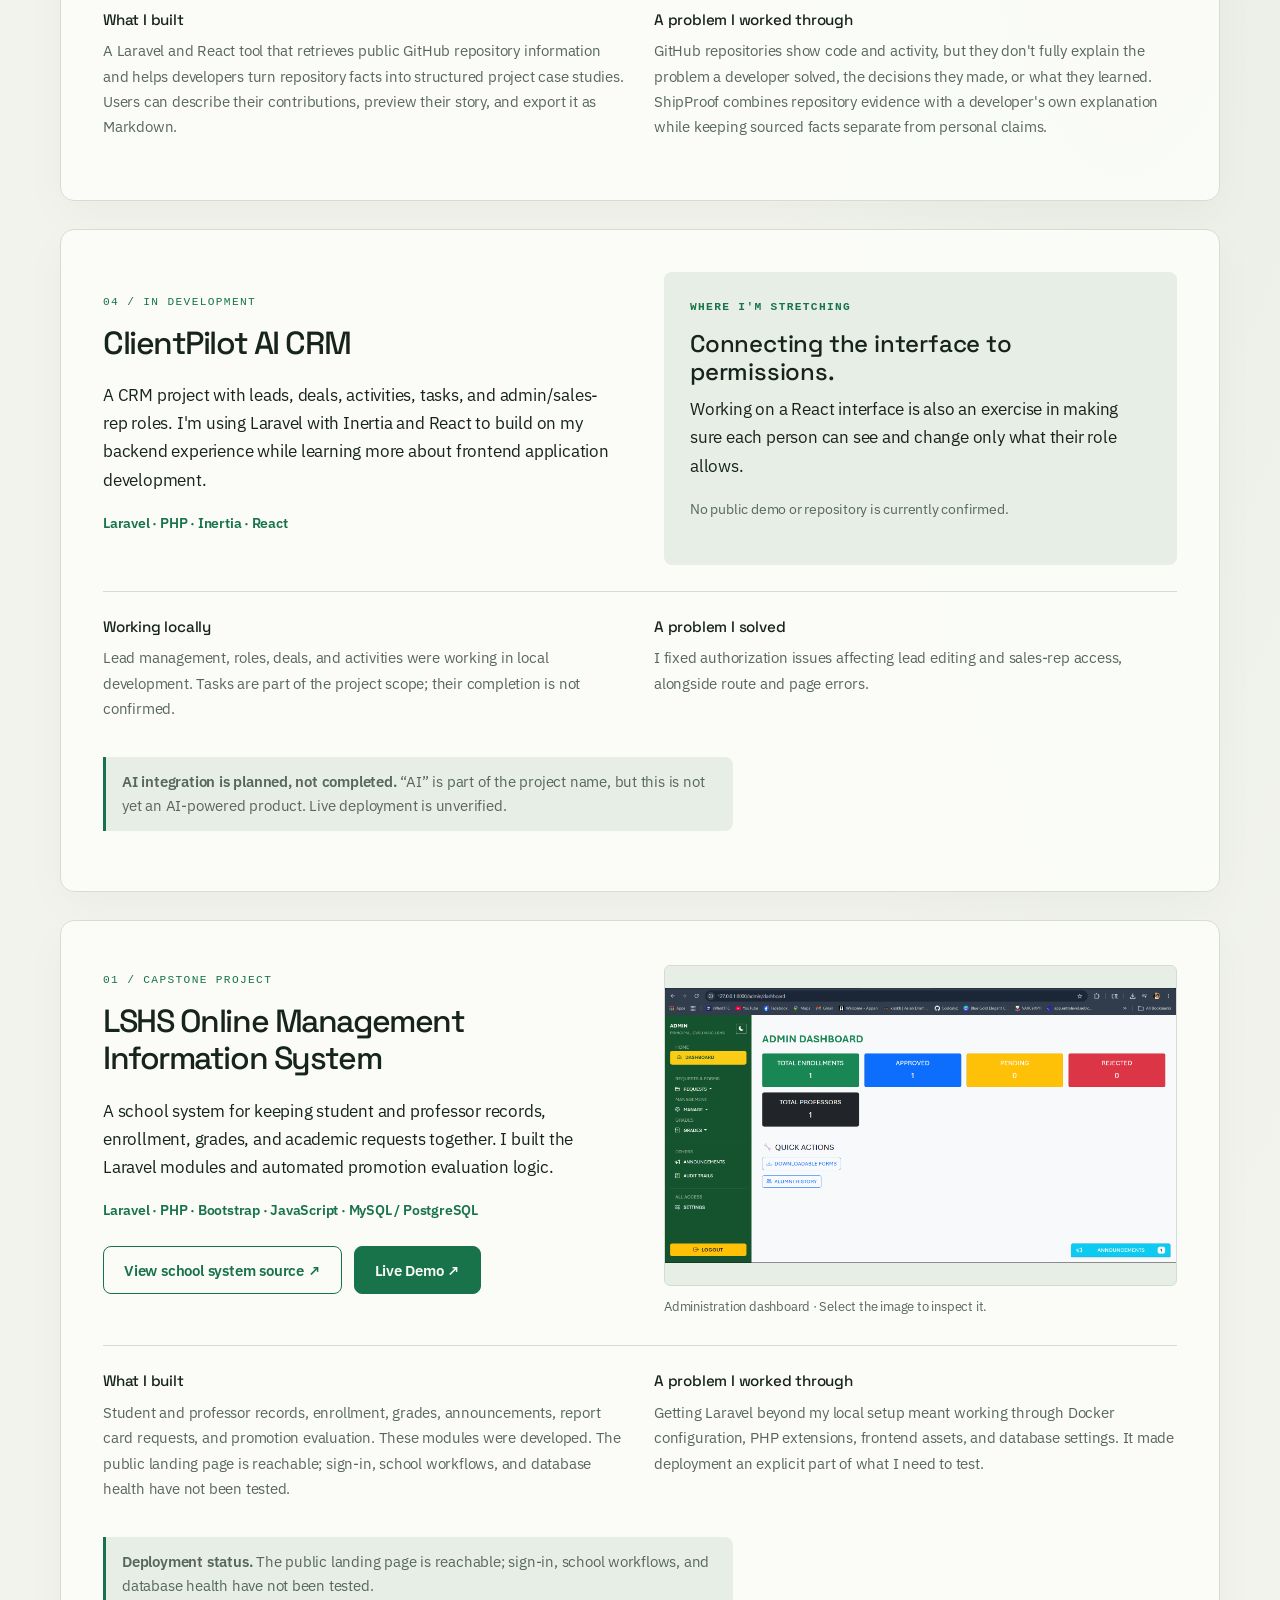
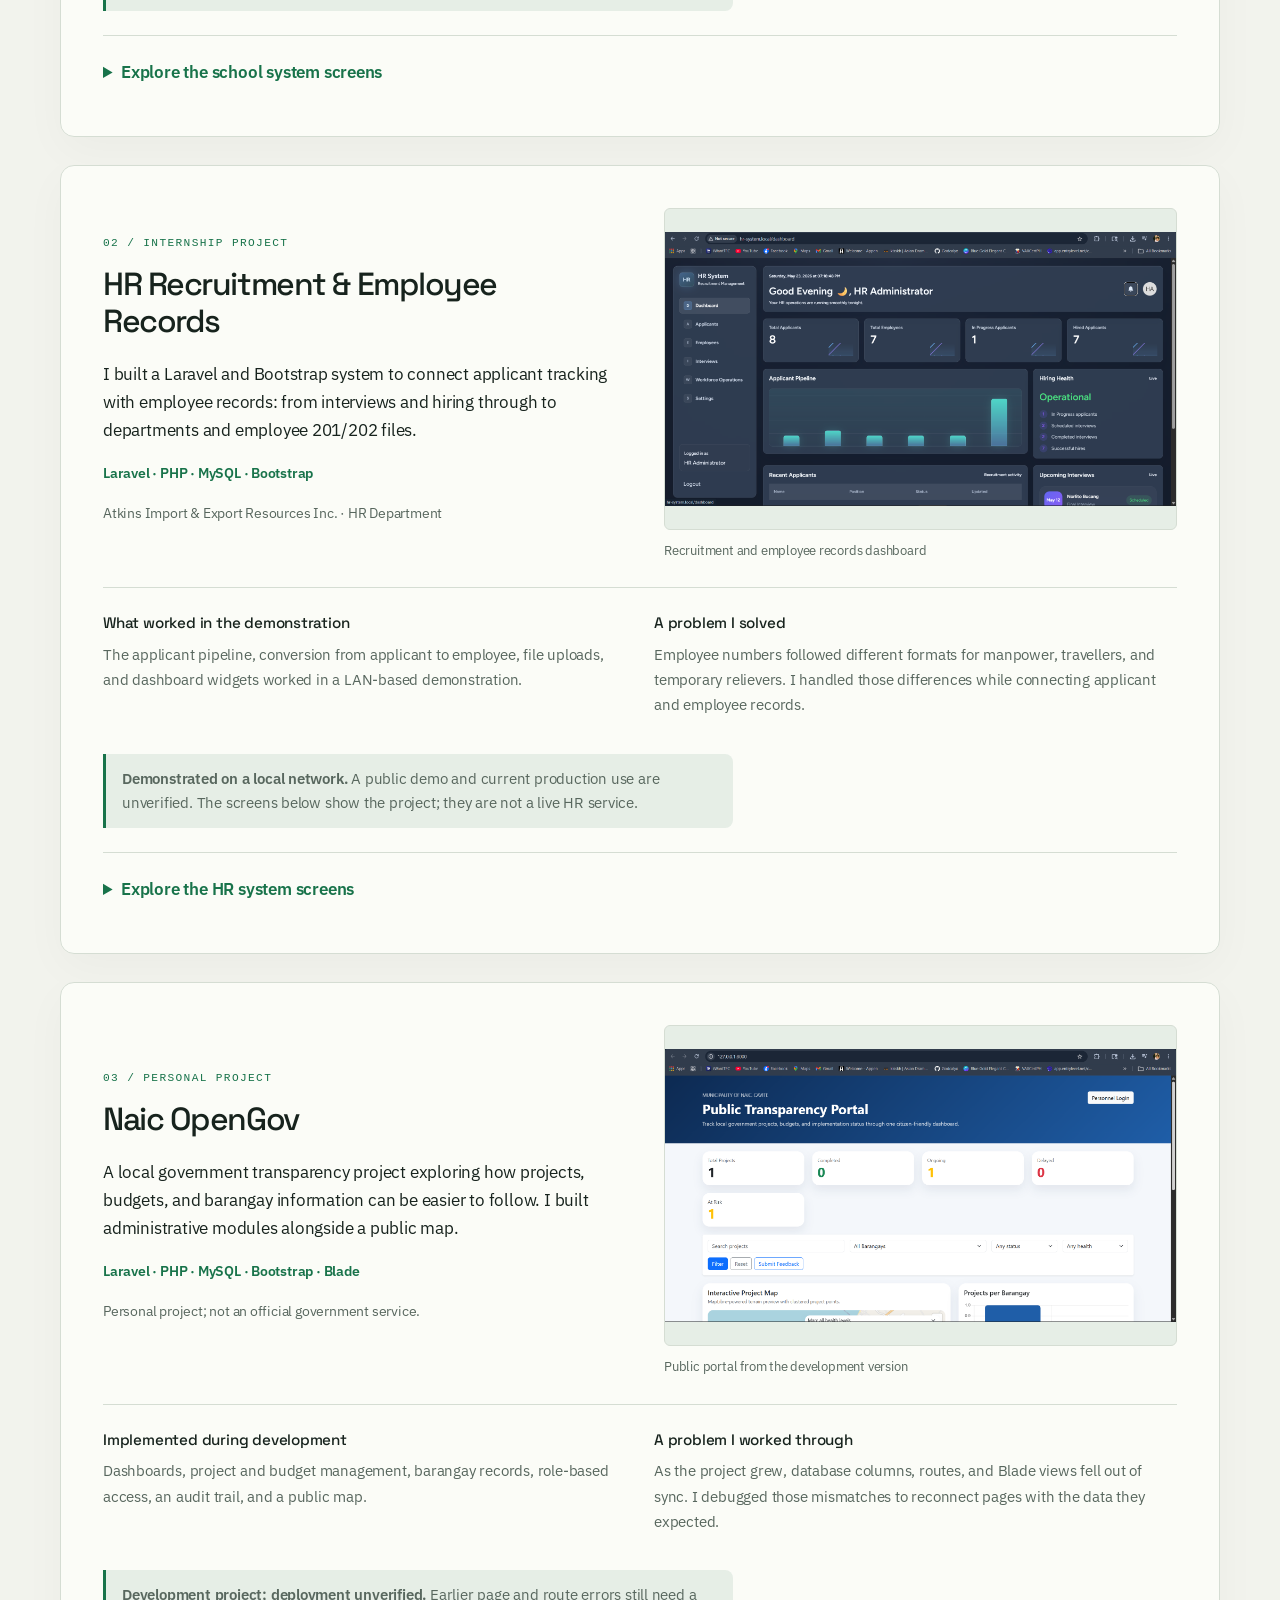
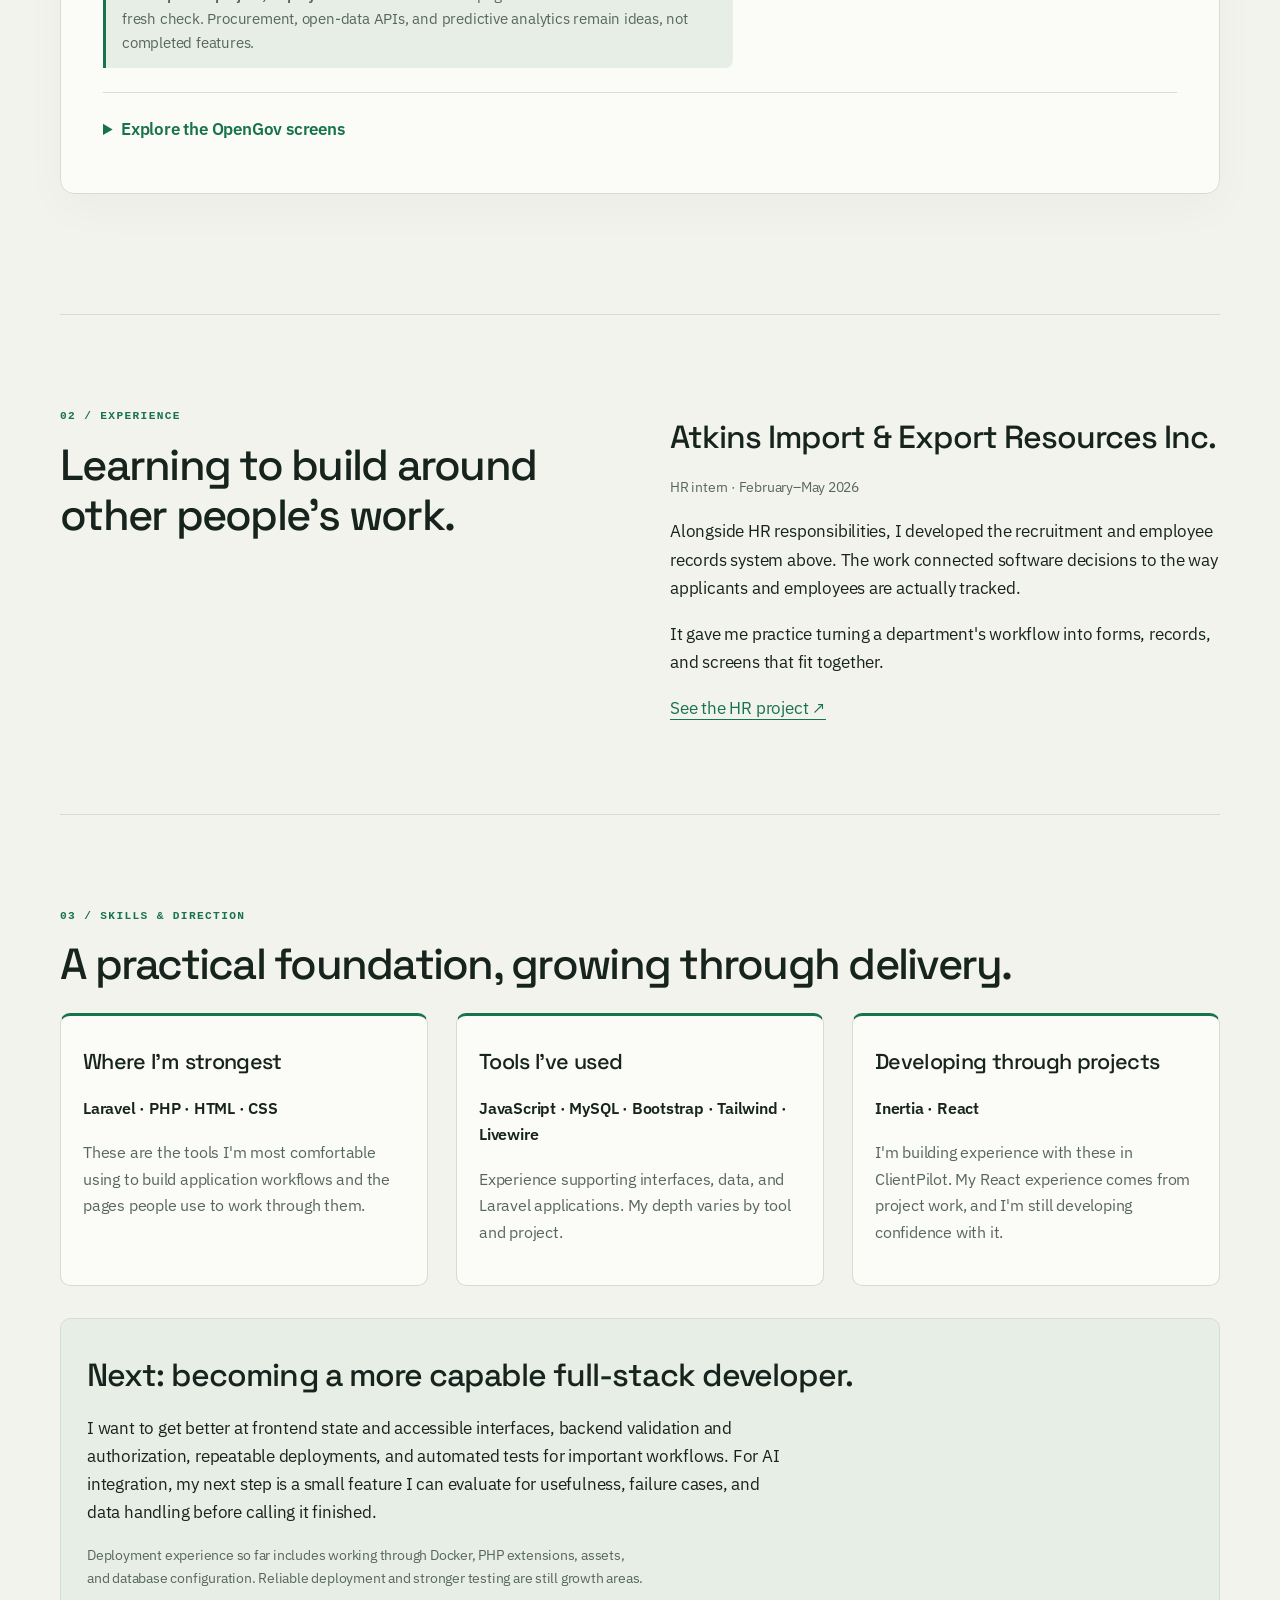
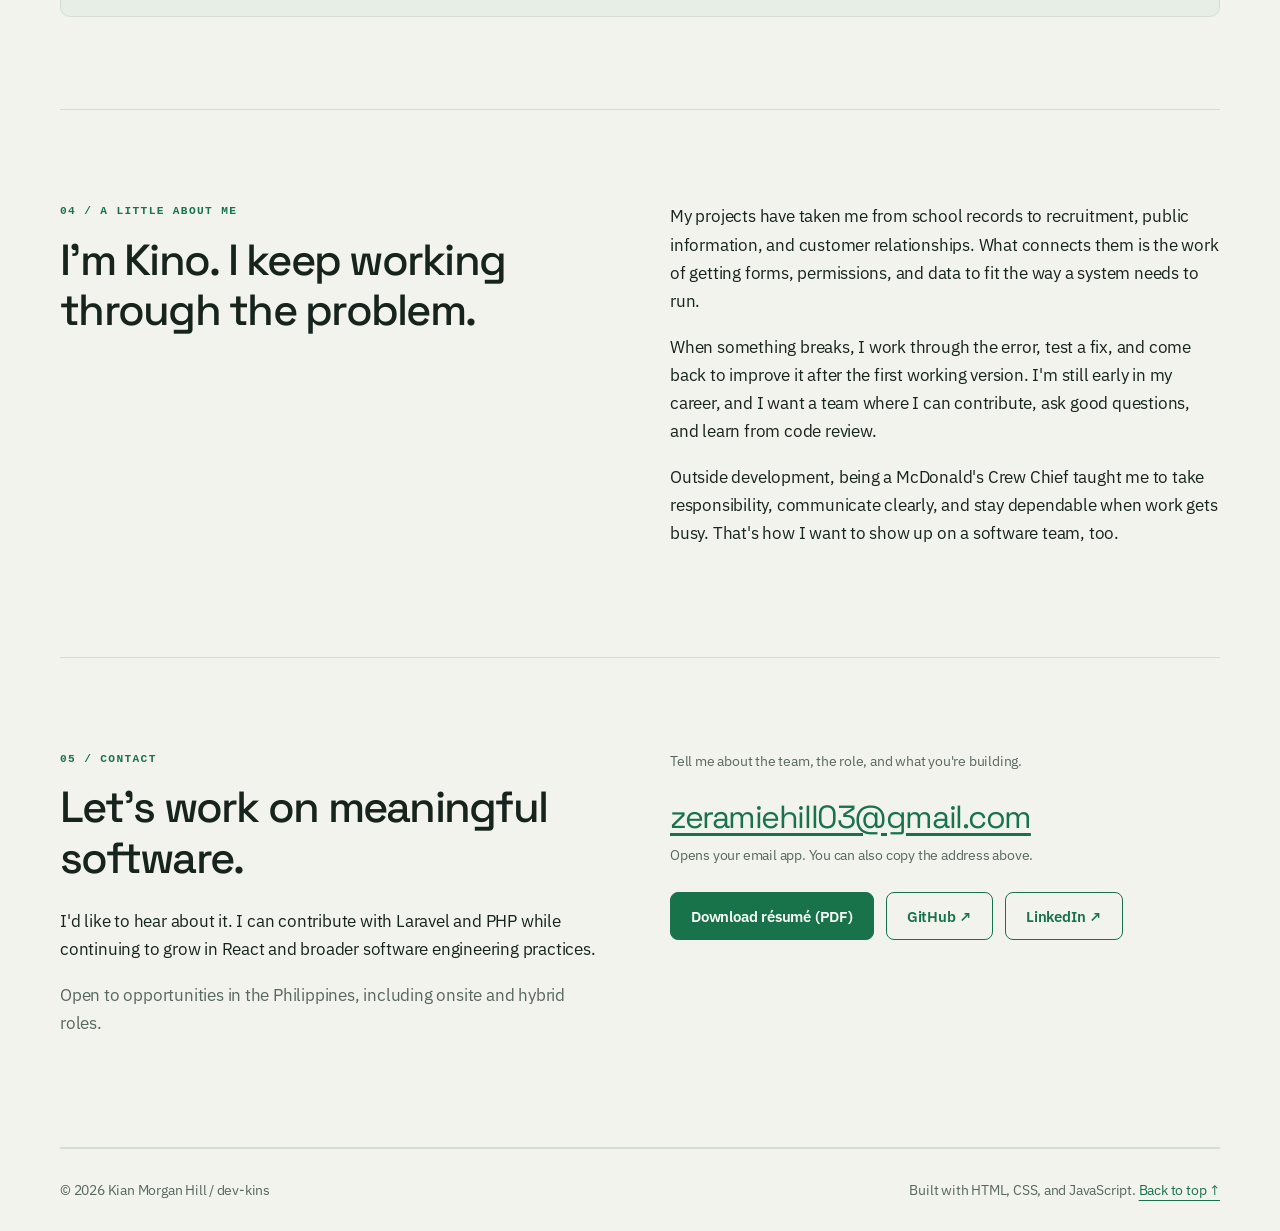
==== commit c87b2266: "Prioritize engineering case studies" ====
--- a/index.html
+++ b/index.html
@@ -130,10 +130,131 @@
           </p>
         </div>
         <nav class="project-index" aria-label="Project shortcuts">
-          <a href="#lshs">01 School system</a><a href="#hr">02 HR system</a
-          ><a href="#opengov">03 OpenGov</a><a href="#crm">04 ClientPilot</a
-          ><a href="#shipproof">05 ShipProof</a>
+          <a href="#shipproof">01 ShipProof</a><a href="#crm">02 ClientPilot</a>
+          <a href="#lshs">03 School system</a><a href="#hr">04 HR system</a>
+          <a href="#opengov">05 OpenGov</a>
         </nav>
+        <article
+          class="project"
+          id="shipproof"
+          aria-labelledby="shipproof-title"
+        >
+          <div class="project-top">
+            <div>
+              <span class="project-number">05 / COMPLETED MVP</span>
+              <h3 id="shipproof-title">ShipProof</h3>
+              <p>
+                A Laravel and React tool that turns GitHub repository data into
+                structured project case studies, helping developers explain
+                their work, technical contributions, and lessons learned.
+              </p>
+              <p class="tagline">
+                Laravel · PHP · React · Inertia.js · Tailwind CSS · GitHub REST
+                API · SQLite · Docker
+              </p>
+              <div class="actions">
+                <a
+                  class="button primary"
+                  href="https://ship-proof.onrender.com"
+                  target="_blank"
+                  rel="noopener noreferrer"
+                  >Live demo ↗</a
+                ><a
+                  class="button"
+                  href="https://github.com/dev-kins/shipproof"
+                  target="_blank"
+                  rel="noopener noreferrer"
+                  >Source code ↗</a
+                >
+              </div>
+            </div>
+            <div>
+              <figure class="project-cover">
+                <a
+                  class="preview"
+                  data-preview
+                  href="./assets/SHIP_PROOF/showcase.png"
+                  aria-label="Enlarge ShipProof developer project case-study generator preview"
+                  ><img
+                    src="./assets/SHIP_PROOF/showcase.png"
+                    alt="ShipProof developer project case-study generator preview"
+                    loading="lazy"
+                    width="1920"
+                    height="1034"
+                /></a>
+              </figure>
+            </div>
+          </div>
+          <div class="project-facts">
+            <div>
+              <h4>What I built</h4>
+              <p>
+                A Laravel and React tool that retrieves public GitHub repository
+                information and helps developers turn repository facts into
+                structured project case studies. Users can describe their
+                contributions, preview their story, and export it as Markdown.
+              </p>
+            </div>
+            <div>
+              <h4>A problem I worked through</h4>
+              <p>
+                GitHub repositories show code and activity, but they don't fully
+                explain the problem a developer solved, the decisions they made,
+                or what they learned. ShipProof combines repository evidence
+                with a developer's own explanation while keeping sourced facts
+                separate from personal claims.
+              </p>
+            </div>
+          </div>
+        </article>
+        <article class="project" id="crm" aria-labelledby="crm-title">
+          <div class="project-top">
+            <div>
+              <span class="project-number">04 / IN DEVELOPMENT</span>
+              <h3 id="crm-title">ClientPilot AI CRM</h3>
+              <p>
+                A CRM project with leads, deals, activities, tasks, and
+                admin/sales-rep roles. I'm using Laravel with Inertia and React
+                to build on my backend experience while learning more about
+                frontend application development.
+              </p>
+              <p class="tagline">Laravel · PHP · Inertia · React</p>
+            </div>
+            <div class="crm-note">
+              <p class="eyebrow">Where I'm stretching</p>
+              <h4>Connecting the interface to permissions.</h4>
+              <p>
+                Working on a React interface is also an exercise in making sure
+                each person can see and change only what their role allows.
+              </p>
+              <p class="meta">
+                No public demo or repository is currently confirmed.
+              </p>
+            </div>
+          </div>
+          <div class="project-facts">
+            <div>
+              <h4>Working locally</h4>
+              <p>
+                Lead management, roles, deals, and activities were working in
+                local development. Tasks are part of the project scope; their
+                completion is not confirmed.
+              </p>
+            </div>
+            <div>
+              <h4>A problem I solved</h4>
+              <p>
+                I fixed authorization issues affecting lead editing and
+                sales-rep access, alongside route and page errors.
+              </p>
+            </div>
+          </div>
+          <p class="status">
+            <strong>AI integration is planned, not completed.</strong> “AI” is
+            part of the project name, but this is not yet an AI-powered product.
+            Live deployment is unverified.
+          </p>
+        </article>
         <article class="project" id="lshs" aria-labelledby="lshs-title">
           <div class="project-top">
             <div>
@@ -515,127 +636,6 @@
               </figure>
             </div>
           </details>
-        </article>
-        <article class="project" id="crm" aria-labelledby="crm-title">
-          <div class="project-top">
-            <div>
-              <span class="project-number">04 / IN DEVELOPMENT</span>
-              <h3 id="crm-title">ClientPilot AI CRM</h3>
-              <p>
-                A CRM project with leads, deals, activities, tasks, and
-                admin/sales-rep roles. I'm using Laravel with Inertia and React
-                to build on my backend experience while learning more about
-                frontend application development.
-              </p>
-              <p class="tagline">Laravel · PHP · Inertia · React</p>
-            </div>
-            <div class="crm-note">
-              <p class="eyebrow">Where I'm stretching</p>
-              <h4>Connecting the interface to permissions.</h4>
-              <p>
-                Working on a React interface is also an exercise in making sure
-                each person can see and change only what their role allows.
-              </p>
-              <p class="meta">
-                No public demo or repository is currently confirmed.
-              </p>
-            </div>
-          </div>
-          <div class="project-facts">
-            <div>
-              <h4>Working locally</h4>
-              <p>
-                Lead management, roles, deals, and activities were working in
-                local development. Tasks are part of the project scope; their
-                completion is not confirmed.
-              </p>
-            </div>
-            <div>
-              <h4>A problem I solved</h4>
-              <p>
-                I fixed authorization issues affecting lead editing and
-                sales-rep access, alongside route and page errors.
-              </p>
-            </div>
-          </div>
-          <p class="status">
-            <strong>AI integration is planned, not completed.</strong> “AI” is
-            part of the project name, but this is not yet an AI-powered product.
-            Live deployment is unverified.
-          </p>
-        </article>
-        <article
-          class="project"
-          id="shipproof"
-          aria-labelledby="shipproof-title"
-        >
-          <div class="project-top">
-            <div>
-              <span class="project-number">05 / COMPLETED MVP</span>
-              <h3 id="shipproof-title">ShipProof</h3>
-              <p>
-                A Laravel and React tool that turns GitHub repository data into
-                structured project case studies, helping developers explain
-                their work, technical contributions, and lessons learned.
-              </p>
-              <p class="tagline">
-                Laravel · PHP · React · Inertia.js · Tailwind CSS · GitHub REST
-                API · SQLite · Docker
-              </p>
-              <div class="actions">
-                <a
-                  class="button primary"
-                  href="https://ship-proof.onrender.com"
-                  target="_blank"
-                  rel="noopener noreferrer"
-                  >Live demo ↗</a
-                ><a
-                  class="button"
-                  href="https://github.com/dev-kins/shipproof"
-                  target="_blank"
-                  rel="noopener noreferrer"
-                  >Source code ↗</a
-                >
-              </div>
-            </div>
-            <div>
-              <figure class="project-cover">
-                <a
-                  class="preview"
-                  data-preview
-                  href="./assets/SHIP_PROOF/showcase.png"
-                  aria-label="Enlarge ShipProof developer project case-study generator preview"
-                  ><img
-                    src="./assets/SHIP_PROOF/showcase.png"
-                    alt="ShipProof developer project case-study generator preview"
-                    loading="lazy"
-                    width="1920"
-                    height="1034"
-                /></a>
-              </figure>
-            </div>
-          </div>
-          <div class="project-facts">
-            <div>
-              <h4>What I built</h4>
-              <p>
-                A Laravel and React tool that retrieves public GitHub repository
-                information and helps developers turn repository facts into
-                structured project case studies. Users can describe their
-                contributions, preview their story, and export it as Markdown.
-              </p>
-            </div>
-            <div>
-              <h4>A problem I worked through</h4>
-              <p>
-                GitHub repositories show code and activity, but they don't fully
-                explain the problem a developer solved, the decisions they made,
-                or what they learned. ShipProof combines repository evidence
-                with a developer's own explanation while keeping sourced facts
-                separate from personal claims.
-              </p>
-            </div>
-          </div>
         </article>
       </section>
       <section
--- a/styles.css
+++ b/styles.css
@@ -594,3 +594,43 @@
   }
 
 }
+
+
+/* Engineering portfolio refresh */
+:root{--bg:#f2f3ed;--surface:#fbfcf8;--ink:#17231d;--muted:#58675e;--line:#d5ddd3;--accent:#18734a;--tint:#e6eee6;--button:#fbfcf8}
+:root[data-theme=dark]{--bg:#101914;--surface:#17231c;--ink:#eef5ed;--muted:#aab9ad;--line:#304237;--accent:#91d7a8;--tint:#1d3025;--button:#101914}
+html{scroll-padding-top:104px}
+body{background:radial-gradient(ellipse at 88% 4%,color-mix(in srgb,var(--accent) 9%,transparent),transparent 34rem),var(--bg);letter-spacing:-.012em}
+body::before{content:"";position:fixed;inset:0;z-index:-1;pointer-events:none;opacity:.17;background-image:linear-gradient(to right,var(--line) 1px,transparent 1px),linear-gradient(to bottom,var(--line) 1px,transparent 1px);background-size:56px 56px;mask-image:linear-gradient(to bottom,black,transparent 78%)}
+.topbar{background:color-mix(in srgb,var(--bg) 88%,transparent);backdrop-filter:blur(16px);border-bottom-color:color-mix(in srgb,var(--line) 76%,transparent)}
+.header-inner{min-height:76px}.brand{letter-spacing:-.045em;font-weight:700}.brand-mark{border-radius:9px}.topnav a{font-weight:500}
+.hero{min-height:590px;padding:92px 0 76px;grid-template-columns:minmax(0,1fr) 220px;gap:clamp(36px,8vw,112px)}
+.hero h1{max-width:850px;font-size:clamp(3rem,6.4vw,5.65rem);line-height:.99;letter-spacing:-.075em;margin:22px 0 28px}.accent-word{color:var(--accent)}
+.hero .intro{max-width:60ch;font-size:clamp(1.1rem,1.8vw,1.3rem);line-height:1.55}.hero .muted{max-width:62ch}
+.hero-photo{transform:rotate(1.5deg)}.hero-photo img{width:220px;border-radius:14px;box-shadow:18px 18px 0 var(--tint),0 20px 55px #00000018;border:1px solid var(--line)}
+.hero-photo figcaption{margin-top:24px;font-family:'IBM Plex Mono',monospace;font-size:.7rem;line-height:1.8;letter-spacing:.04em;text-transform:uppercase}
+.hero-signals{display:flex;flex-wrap:wrap;gap:8px;margin:22px 0 4px}.hero-signals span{border:1px solid var(--line);border-radius:999px;padding:6px 11px;color:var(--muted);font-size:.78rem;font-weight:500}
+.actions{gap:12px}.button{border-radius:8px;transition:transform .2s ease,box-shadow .2s ease,background .2s ease}.button:hover{transform:translateY(-2px);box-shadow:0 7px 0 color-mix(in srgb,var(--line) 70%,transparent)}
+.foundation{align-items:center;gap:12px;padding:20px 0}.foundation span{width:100%;font-family:'IBM Plex Mono',monospace;font-size:.7rem;text-transform:uppercase;letter-spacing:.13em}.foundation strong{border:1px solid var(--line);background:var(--surface);border-radius:7px;padding:7px 12px;font-family:'IBM Plex Mono',monospace;font-size:.82rem}
+.section{padding:92px 0}.section-intro{align-items:end;margin-bottom:36px}.section-intro h2{max-width:720px}
+.eyebrow,.project-number,.engineering-index{font-family:'IBM Plex Mono',monospace;font-size:.7rem;letter-spacing:.12em}
+.project-index{gap:10px;margin-bottom:24px}.project-index a{border:1px solid var(--line);background:var(--surface);border-radius:999px;padding:8px 13px;text-decoration:none;font-size:.8rem;transition:border-color .2s ease,color .2s ease,transform .2s ease}.project-index a:hover{border-color:var(--accent);transform:translateY(-2px)}
+.project{padding:clamp(22px,4vw,42px);border-radius:14px;background:color-mix(in srgb,var(--surface) 94%,transparent);box-shadow:0 14px 45px #00000008;transition:border-color .2s ease,transform .2s ease,box-shadow .2s ease}.project:hover{border-color:color-mix(in srgb,var(--accent) 55%,var(--line));box-shadow:0 20px 55px #0000000d}.project-top{gap:clamp(24px,4vw,48px)}.project h3{letter-spacing:-.045em}.project-number{color:var(--accent)}
+.project-cover img{border-radius:8px;transition:transform .35s ease}.preview:hover img{transform:scale(1.025)}.project-facts{gap:28px}.project-facts h4{font-size:.95rem}.status{background:var(--tint);border-left-color:var(--accent);border-radius:0 8px 8px 0;padding:13px 16px}
+details{border-top-color:var(--line)}summary{color:var(--accent)}
+.tech-section{padding-top:78px}.tech-grid{display:grid;grid-template-columns:repeat(6,minmax(0,1fr));gap:14px}
+.tech-item{min-height:116px;display:flex;flex-direction:column;align-items:center;justify-content:center;gap:12px;padding:16px 10px;background:var(--surface);border:1px solid var(--line);border-radius:12px;color:var(--ink);animation:tech-float 5s ease-in-out infinite;animation-delay:calc(var(--float-index,0)*-.38s);transition:transform .22s ease,border-color .22s ease,box-shadow .22s ease}
+.tech-item:nth-child(6n+1){--float-index:0}.tech-item:nth-child(6n+2){--float-index:1}.tech-item:nth-child(6n+3){--float-index:2}.tech-item:nth-child(6n+4){--float-index:3}.tech-item:nth-child(6n+5){--float-index:4}.tech-item:nth-child(6n){--float-index:5}
+.tech-item img{width:34px;height:34px;object-fit:contain}.tech-item span{font-family:'IBM Plex Mono',monospace;font-size:.72rem;color:var(--muted)}.tech-item:hover,.tech-item:focus-visible{transform:translateY(-7px) scale(1.035);border-color:var(--accent);box-shadow:0 12px 28px #00000012;outline-offset:3px}
+.tech-note{margin:18px 0 0;color:var(--muted);font-size:.82rem}
+@keyframes tech-float{0%,100%{translate:0 0}50%{translate:0 -5px}}
+.engineering-grid{display:grid;grid-template-columns:repeat(3,minmax(0,1fr));gap:16px}.engineering-card{min-height:220px;padding:26px;border:1px solid var(--line);border-radius:12px;background:var(--surface)}
+.engineering-index{color:var(--accent)}.engineering-card h3{margin:26px 0 12px;font-size:1.35rem}.engineering-card p{color:var(--muted);font-size:.95rem;margin:0}
+.flow-diagram{display:flex;flex-wrap:wrap;align-items:center;justify-content:center;gap:12px;margin-top:28px;padding:22px;border:1px dashed var(--line);border-radius:12px;background:color-mix(in srgb,var(--tint) 48%,transparent)}
+.flow-node{padding:9px 13px;border:1px solid var(--line);border-radius:7px;background:var(--surface);font-family:'IBM Plex Mono',monospace;font-size:.76rem}.flow-arrow{color:var(--accent);font-size:1.2rem}
+.skill-card,.learning{border-radius:10px}.skill-card{padding:22px;border:1px solid var(--line);border-top:3px solid var(--accent);background:var(--surface)}.learning{border:1px solid var(--line)}.email{letter-spacing:-.045em}.footer{border-top:1px solid var(--line)}
+:root[data-theme=dark] .tech-item img{filter:drop-shadow(0 3px 8px #00000035)}
+@media(max-width:900px){.hero{min-height:0;padding:72px 0 58px}.tech-grid{grid-template-columns:repeat(4,minmax(0,1fr))}}
+@media(max-width:700px){.hero{padding:48px 0 40px}.hero h1{font-size:clamp(2.7rem,12vw,4.2rem)}.hero-photo{margin:10px 0 0 6px}.hero-photo img{width:108px}.hero-photo figcaption{font-size:.65rem}.section{padding:58px 0}.tech-grid{grid-template-columns:repeat(3,minmax(0,1fr));gap:9px}.tech-item{min-height:100px}.engineering-grid{grid-template-columns:1fr}.engineering-card{min-height:0}.flow-diagram{justify-content:flex-start}}
+@media(max-width:380px){.tech-grid{grid-template-columns:repeat(2,minmax(0,1fr))}}
+@media(prefers-reduced-motion:reduce){.tech-item{animation:none}.button,.project,.project-index a,.tech-item,.tech-item img{transition:none}}
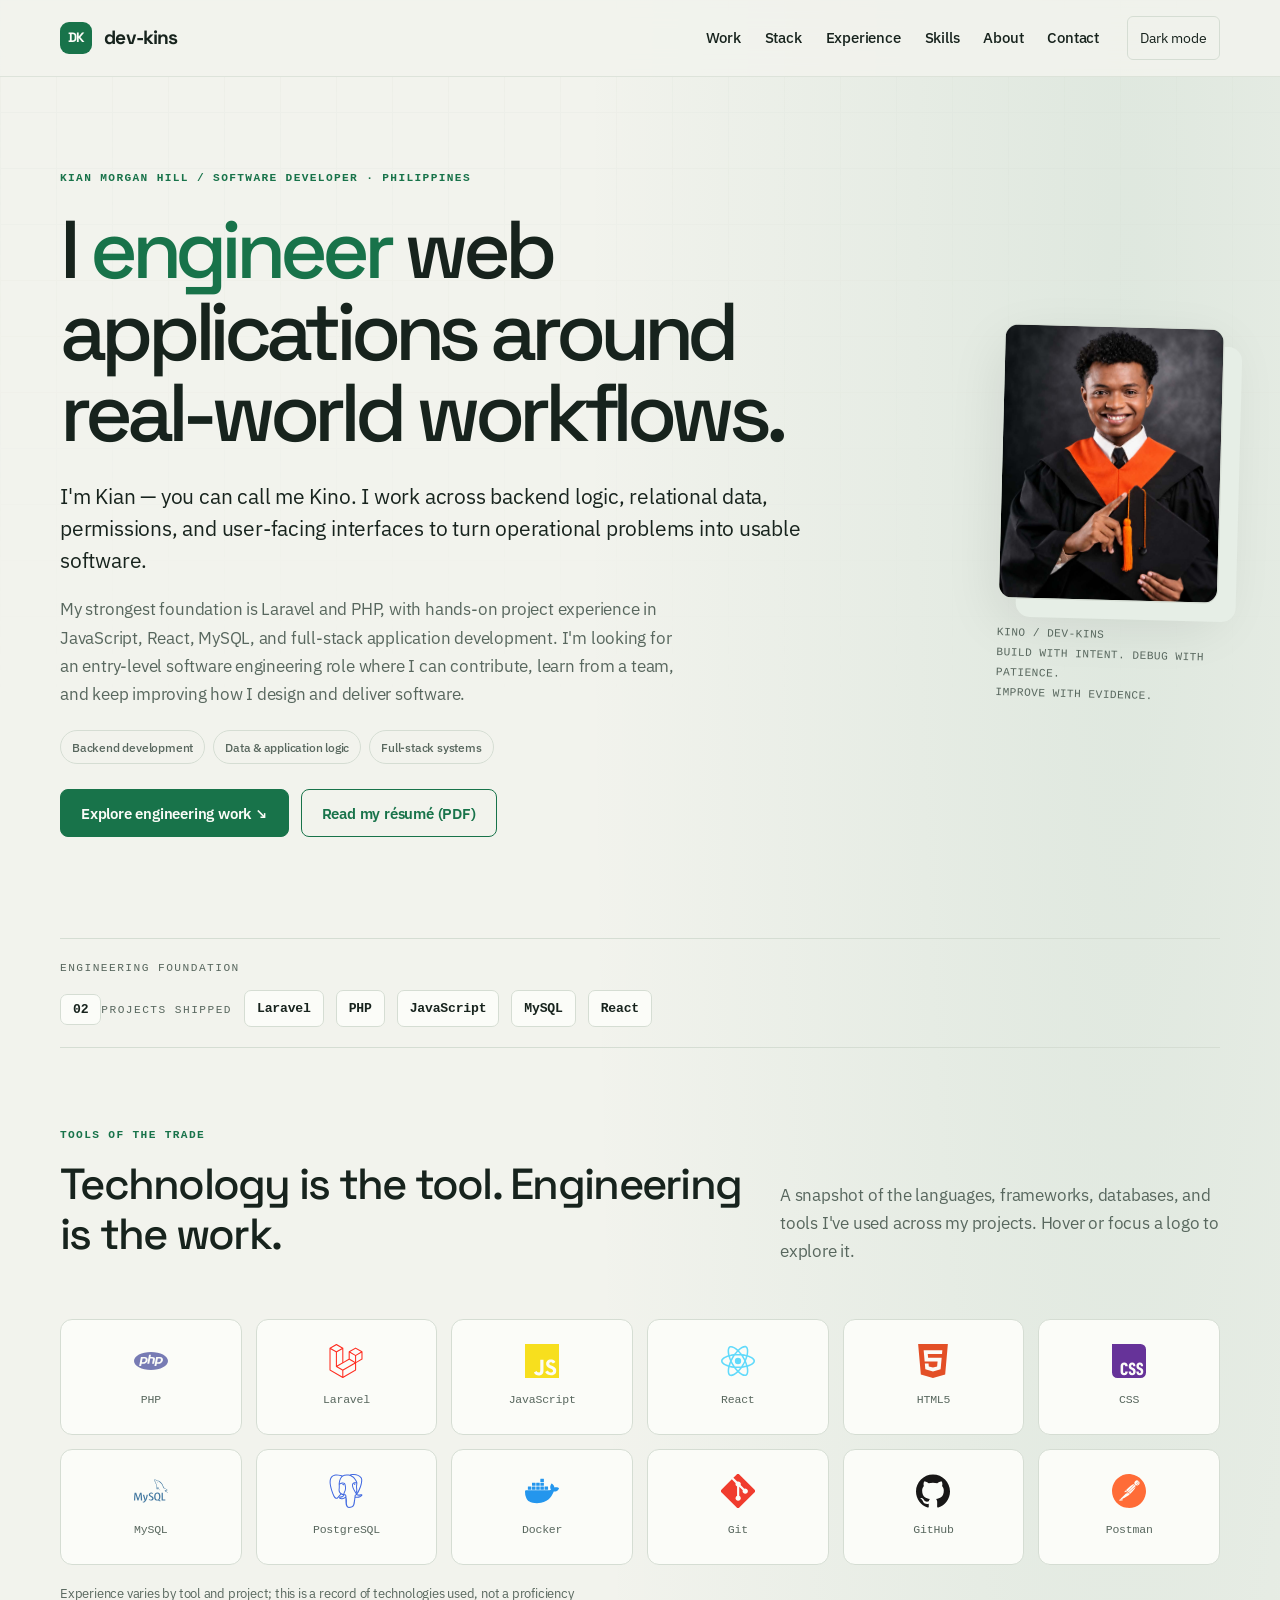
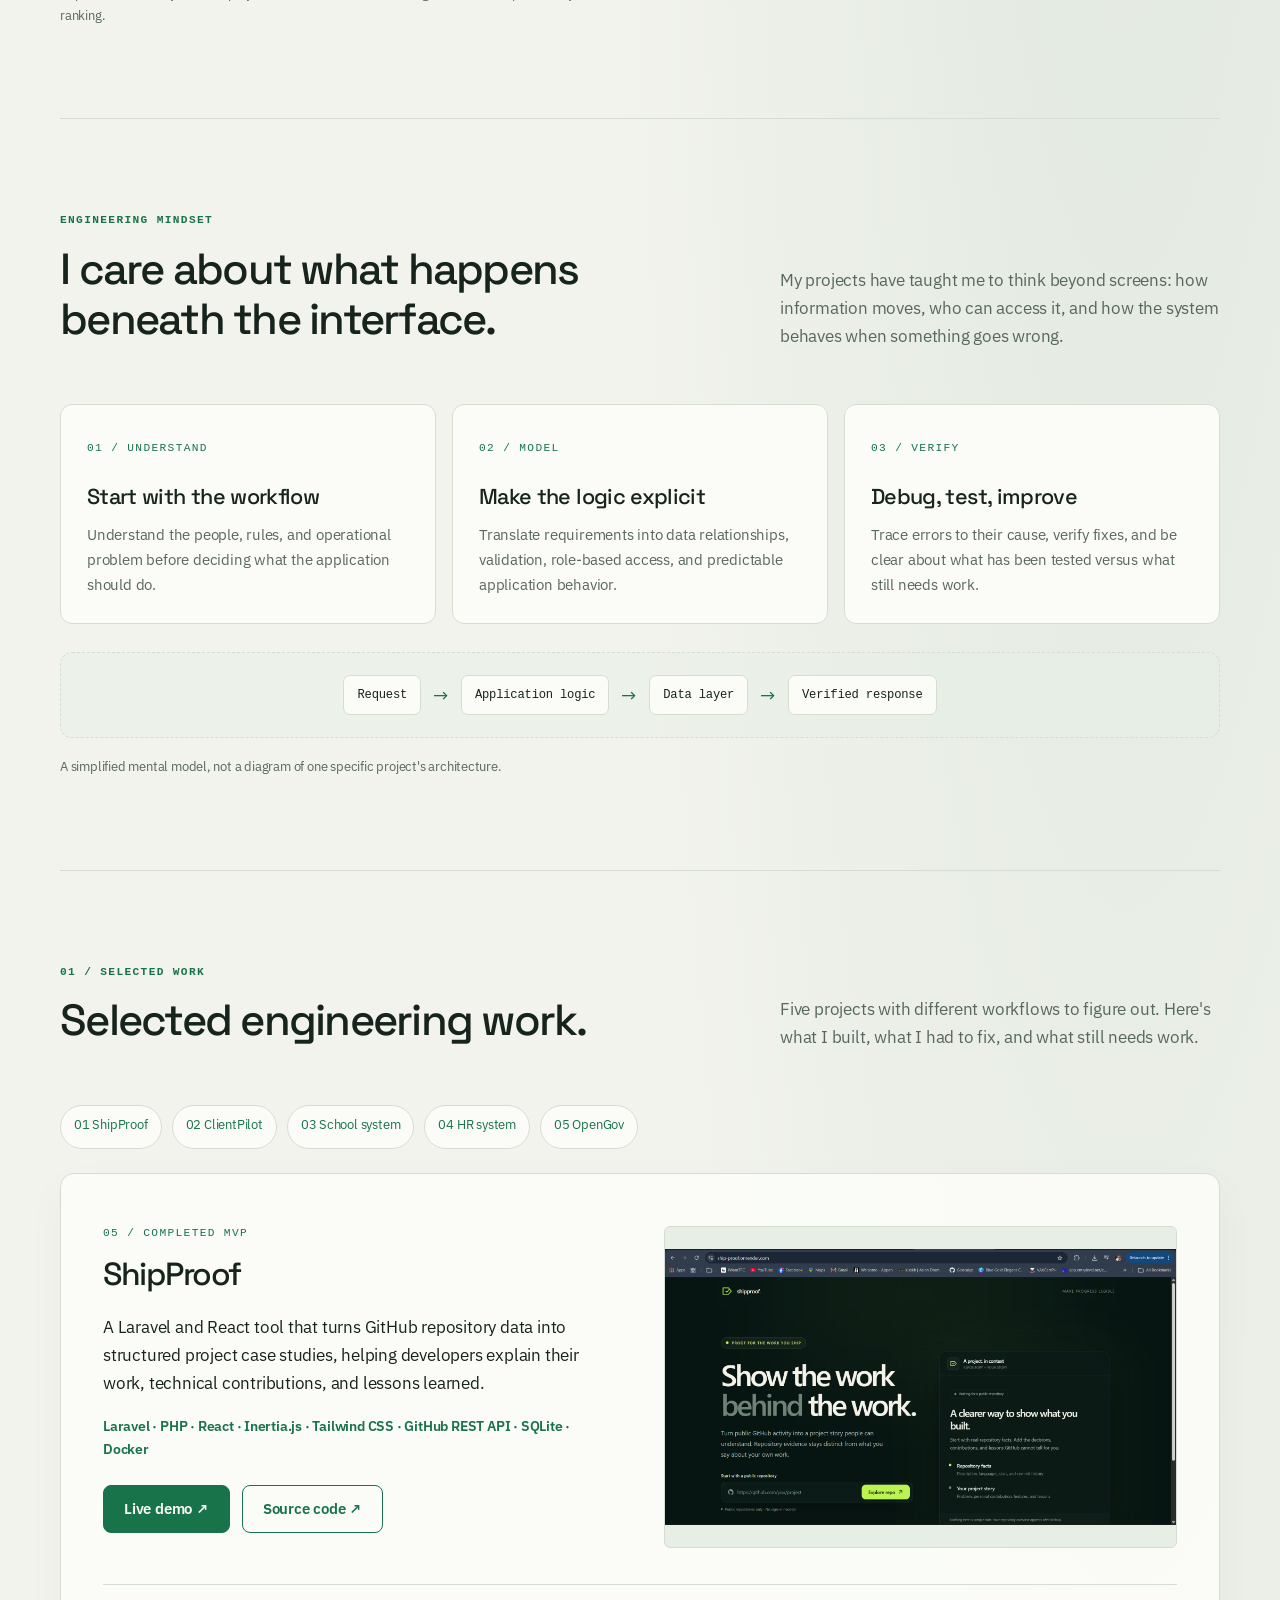
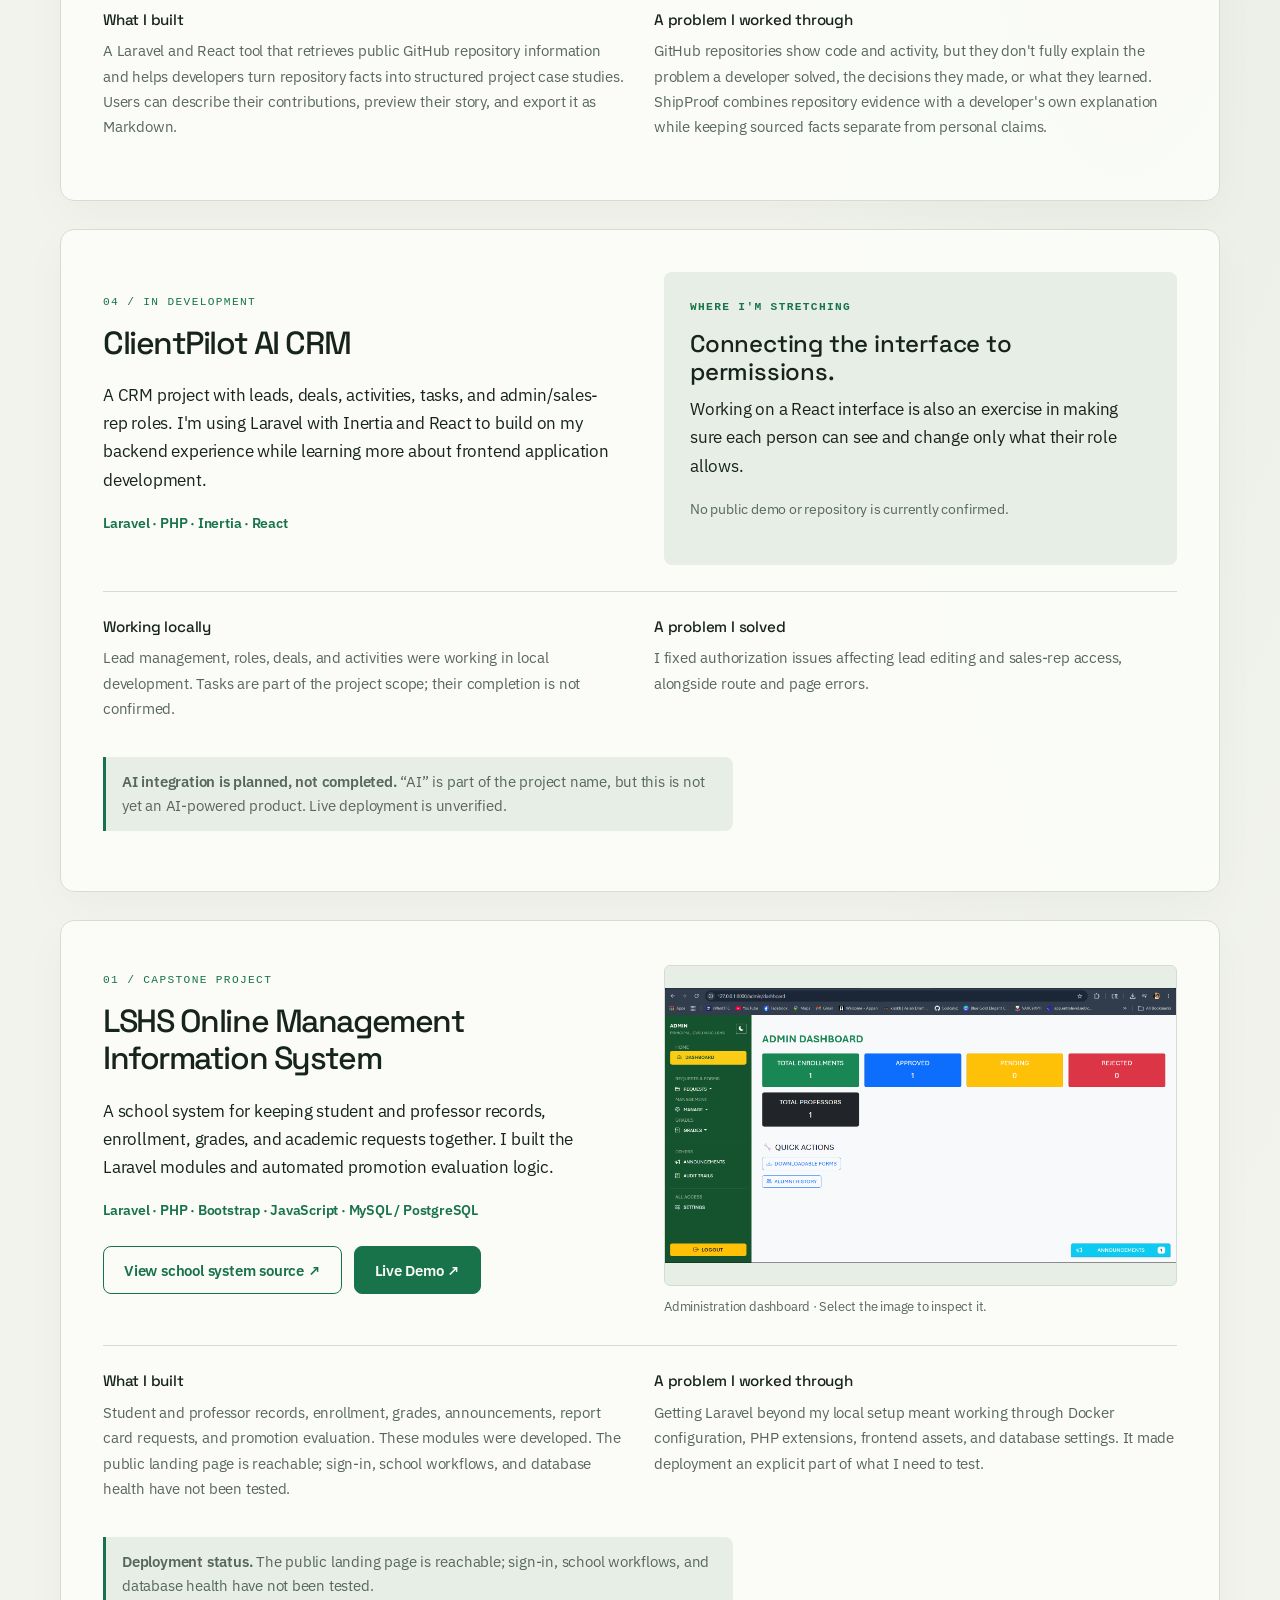
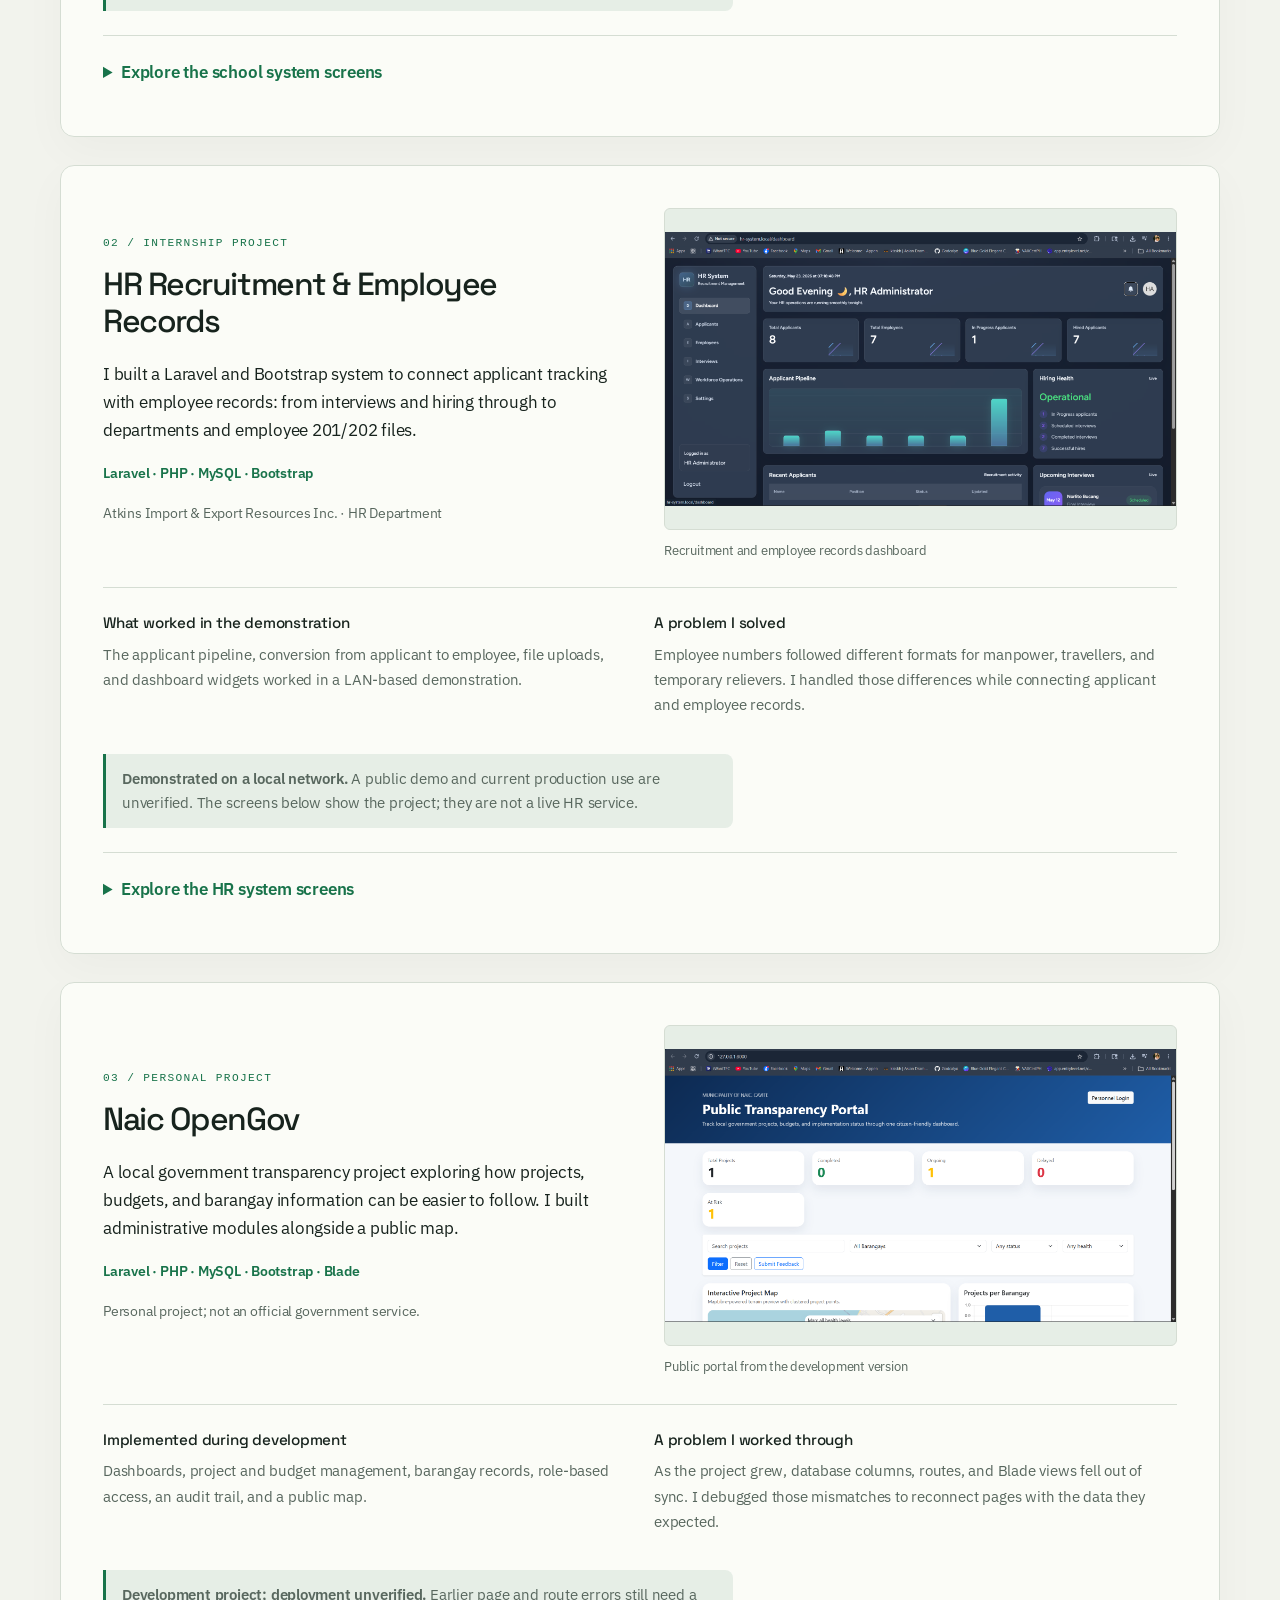
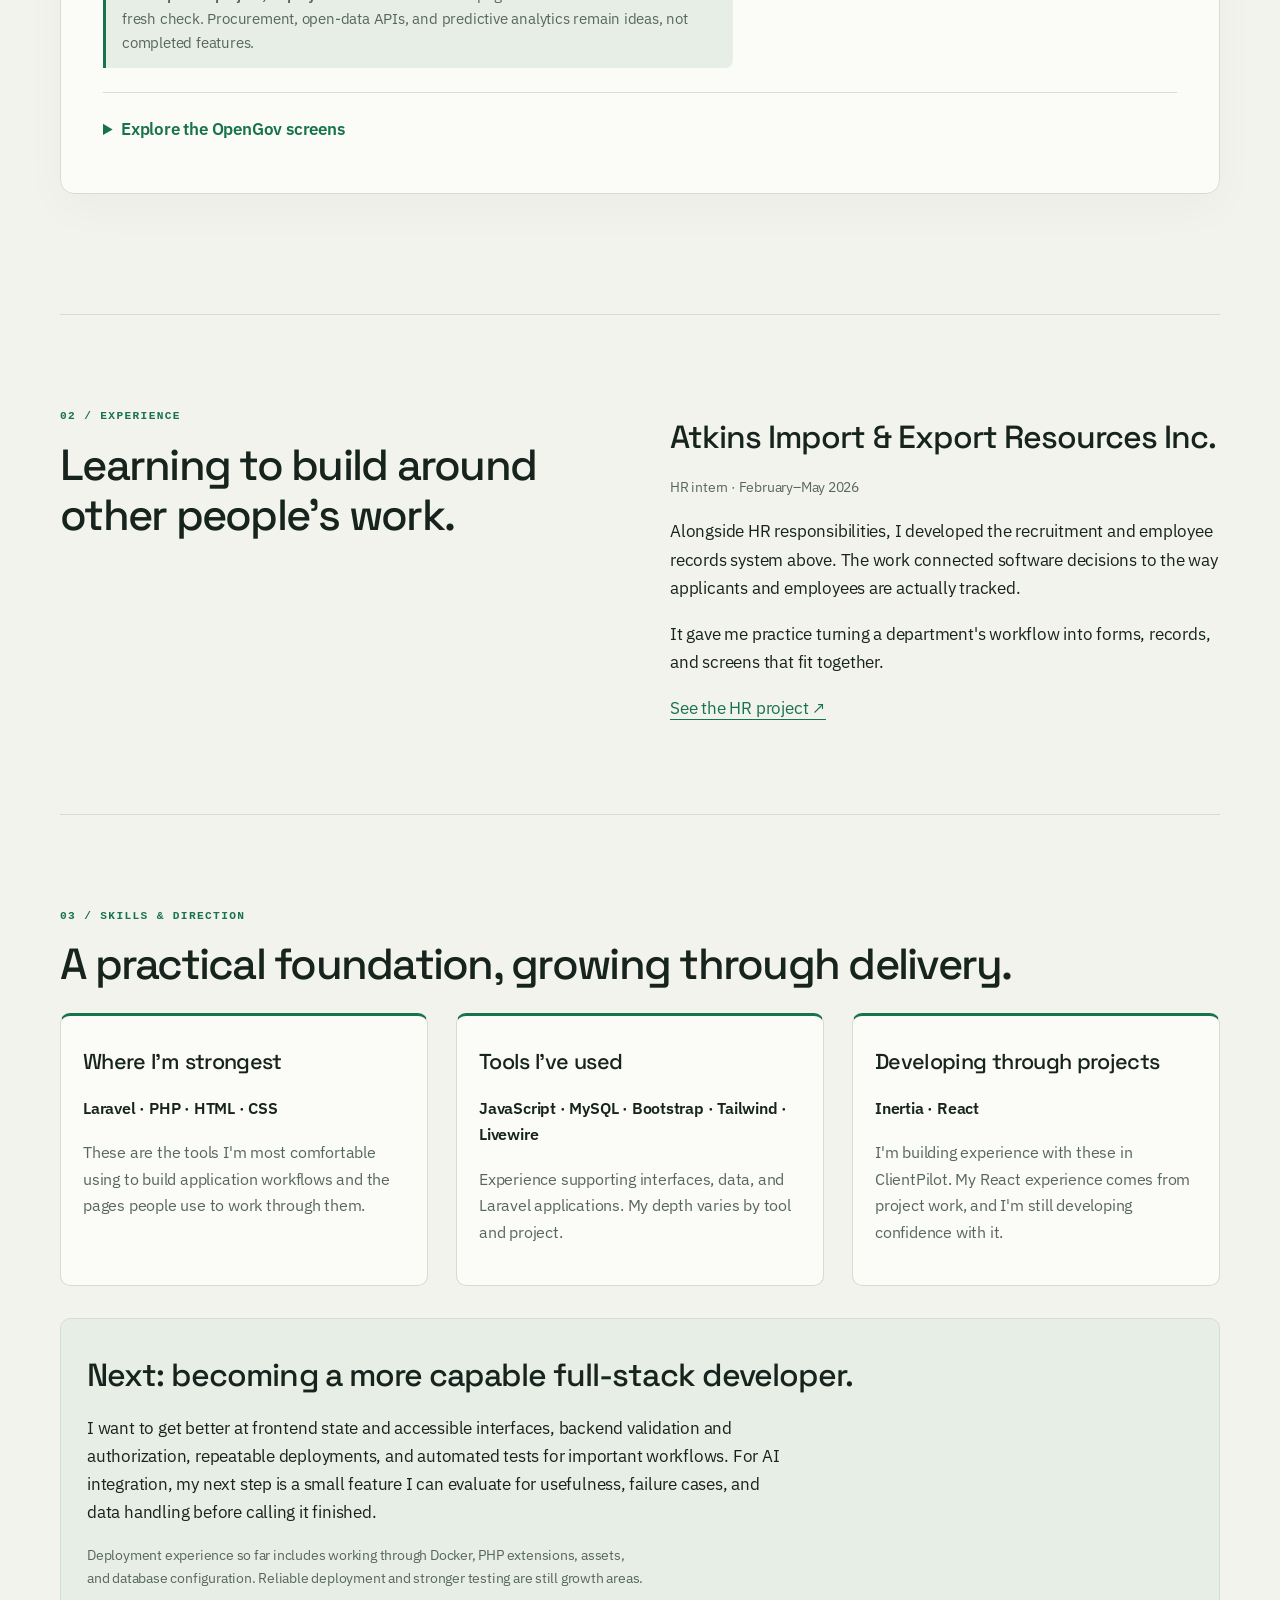
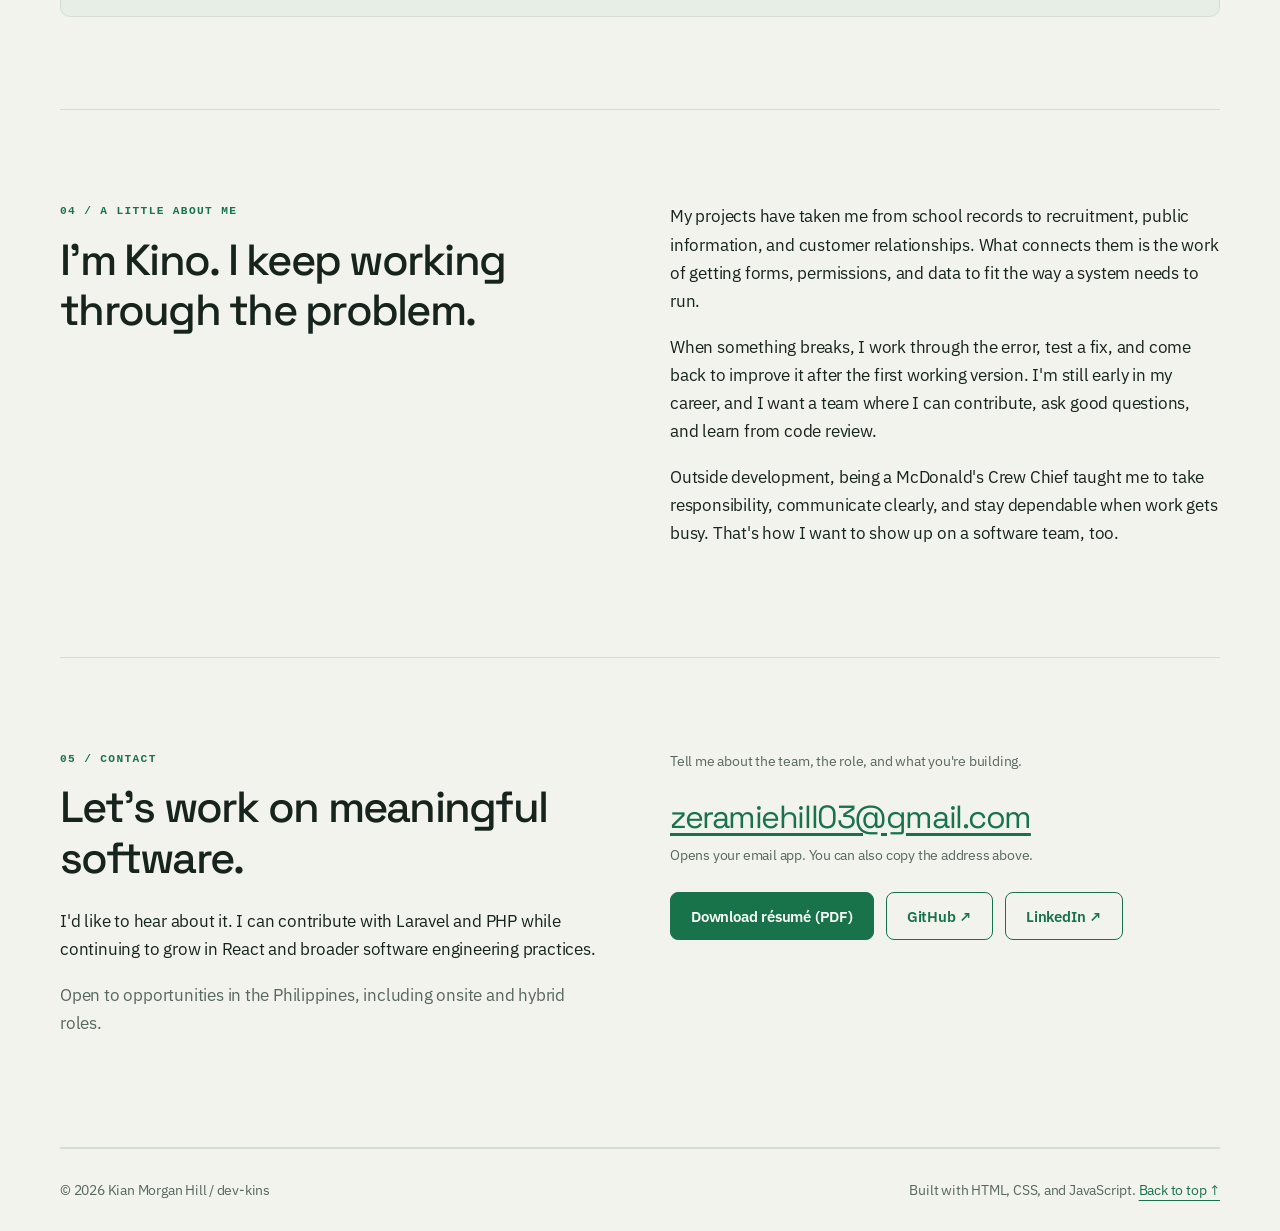
==== commit 8068a710: "Add shipped projects portfolio metric" ====
--- a/index.html
+++ b/index.html
@@ -84,7 +84,7 @@
         </div>
         <figure class="hero-photo"><img src="./assets/profile-photo.jpg" alt="Kian Morgan Hill" width="240" height="300" fetchpriority="high" /><figcaption>KINO / DEV-KINS<br />Build with intent. Debug with patience.<br />Improve with evidence.</figcaption></figure>
       </section>
-      <div class="foundation"><span>Engineering foundation</span><strong>Laravel</strong><strong>PHP</strong><strong>JavaScript</strong><strong>MySQL</strong><strong>React</strong></div>
+      <div class="foundation"><span>Engineering foundation</span><div class="shipped-stat"><strong>02</strong><span>Projects shipped</span></div><strong>Laravel</strong><strong>PHP</strong><strong>JavaScript</strong><strong>MySQL</strong><strong>React</strong></div>
       <section class="section tech-section" id="technology" aria-labelledby="technology-title">
         <div class="section-intro"><div><p class="eyebrow">Tools of the trade</p><h2 id="technology-title">Technology is the tool. Engineering is the work.</h2></div><p class="muted">A snapshot of the languages, frameworks, databases, and tools I've used across my projects. Hover or focus a logo to explore it.</p></div>
         <div class="tech-grid" aria-label="Technologies used in my projects">
--- a/styles.css
+++ b/styles.css
@@ -634,3 +634,13 @@
 @media(max-width:700px){.hero{padding:48px 0 40px}.hero h1{font-size:clamp(2.7rem,12vw,4.2rem)}.hero-photo{margin:10px 0 0 6px}.hero-photo img{width:108px}.hero-photo figcaption{font-size:.65rem}.section{padding:58px 0}.tech-grid{grid-template-columns:repeat(3,minmax(0,1fr));gap:9px}.tech-item{min-height:100px}.engineering-grid{grid-template-columns:1fr}.engineering-card{min-height:0}.flow-diagram{justify-content:flex-start}}
 @media(max-width:380px){.tech-grid{grid-template-columns:repeat(2,minmax(0,1fr))}}
 @media(prefers-reduced-motion:reduce){.tech-item{animation:none}.button,.project,.project-index a,.tech-item,.tech-item img{transition:none}}
+
+
+/* Center the introduction on narrow screens while keeping desktop editorial alignment */
+@media(max-width:700px){
+  .hero-copy{text-align:center}
+  .hero-copy .intro,.hero-copy>.muted{margin-left:auto;margin-right:auto}
+  .hero-signals,.hero .actions{justify-content:center}
+  .hero-photo{justify-content:center;margin:10px auto 0 0}
+  .hero-photo figcaption{text-align:left}
+}
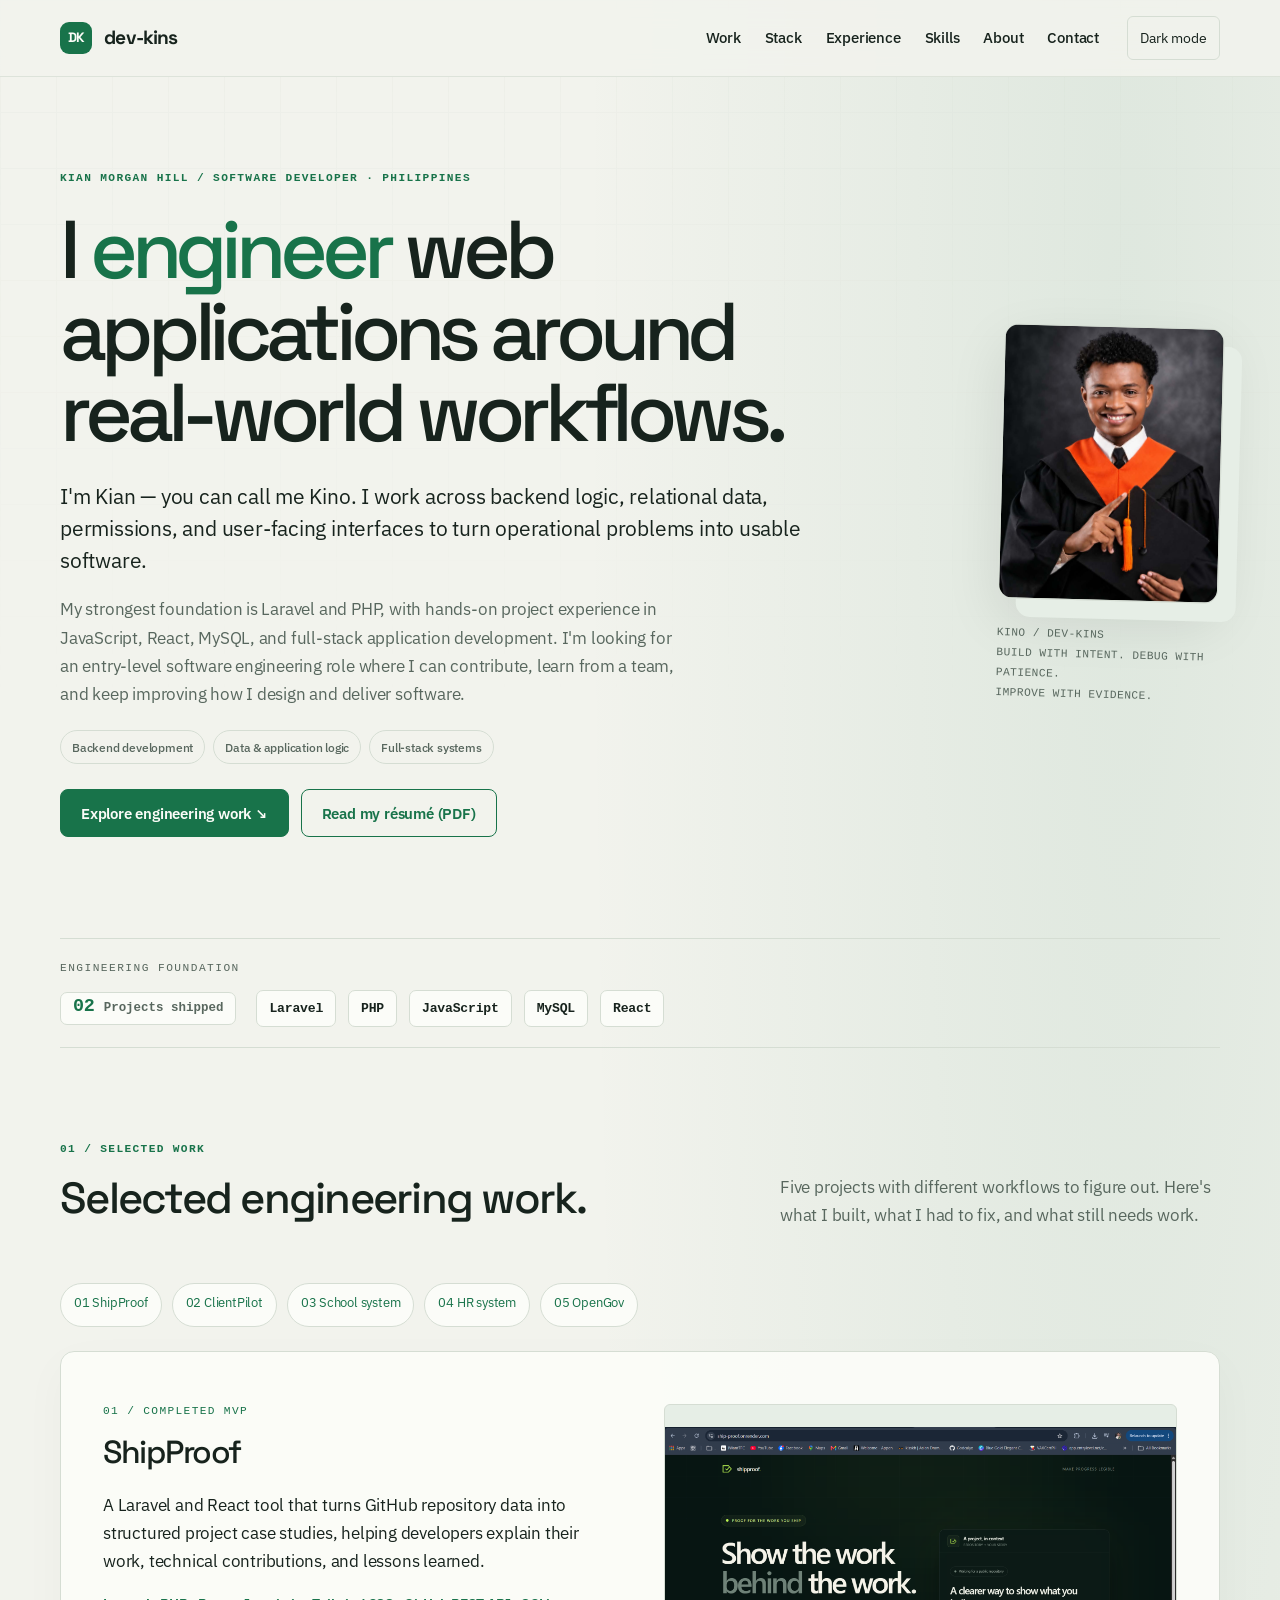
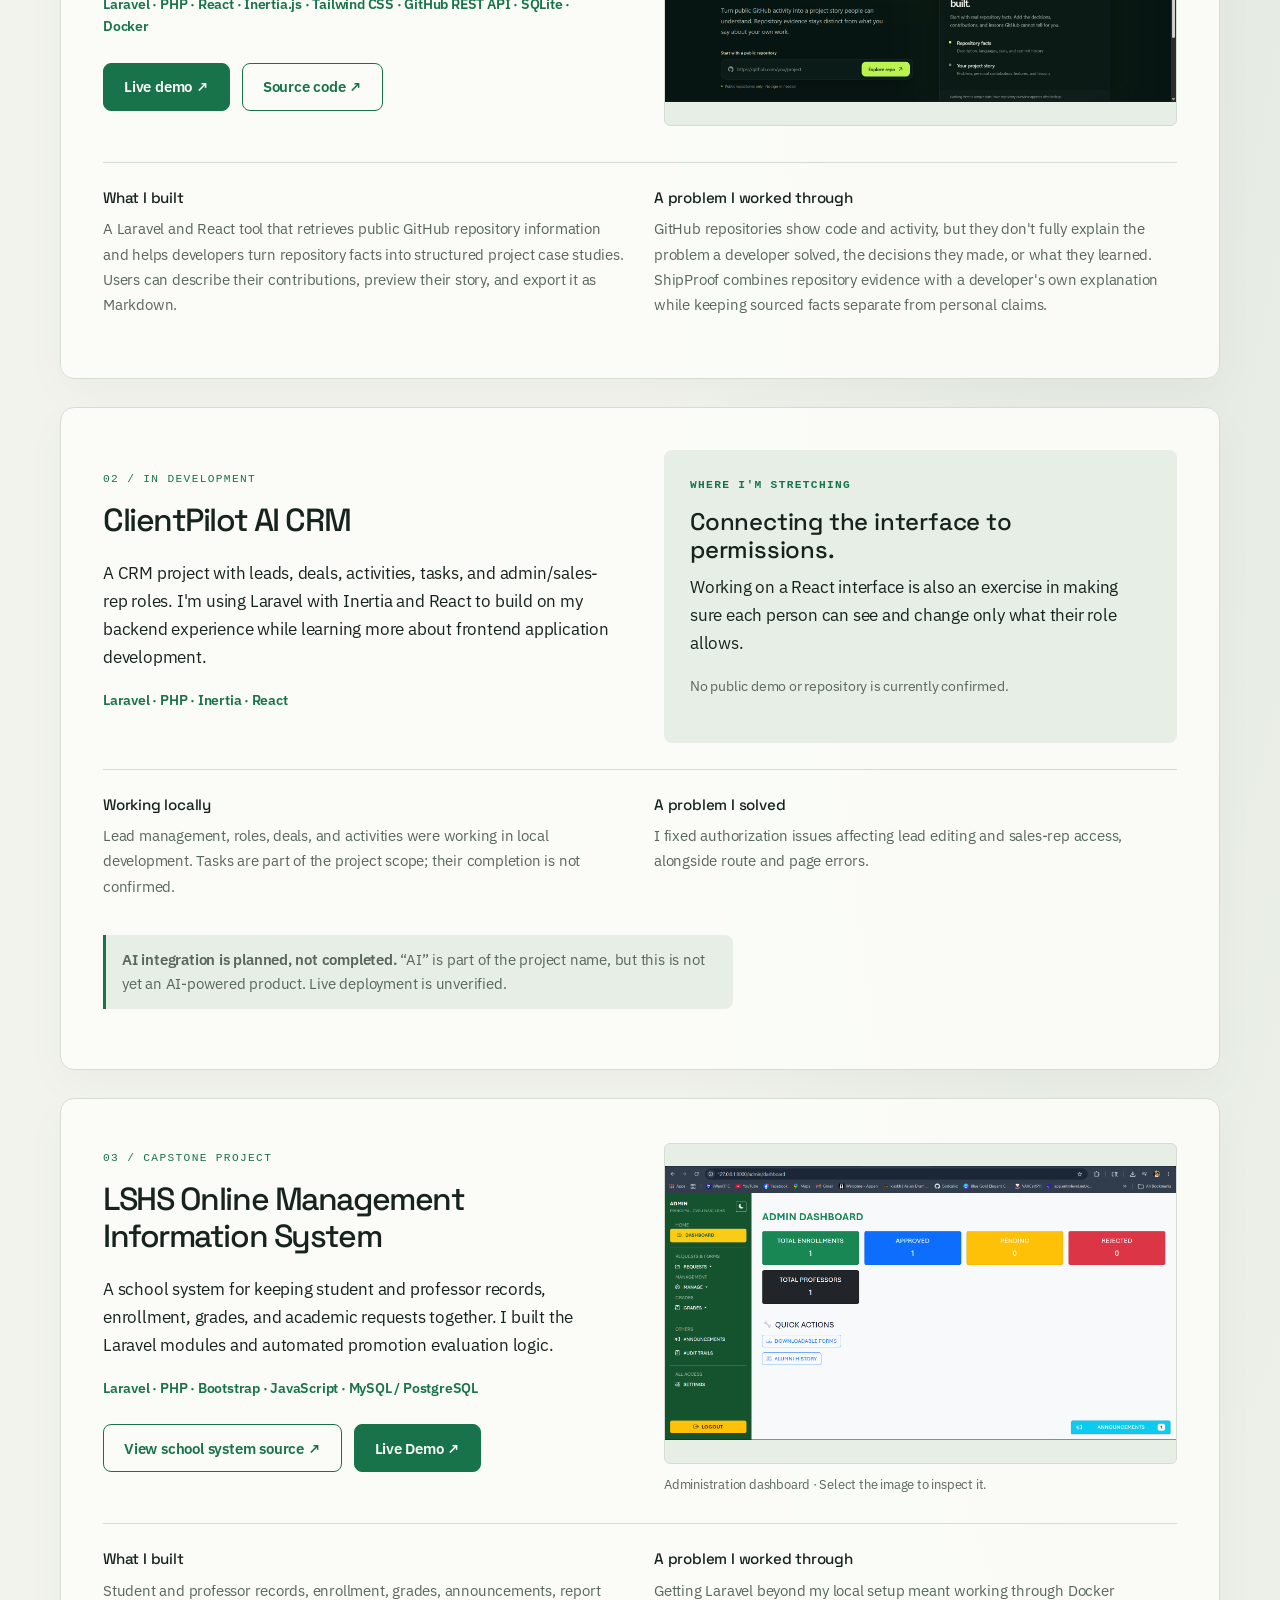
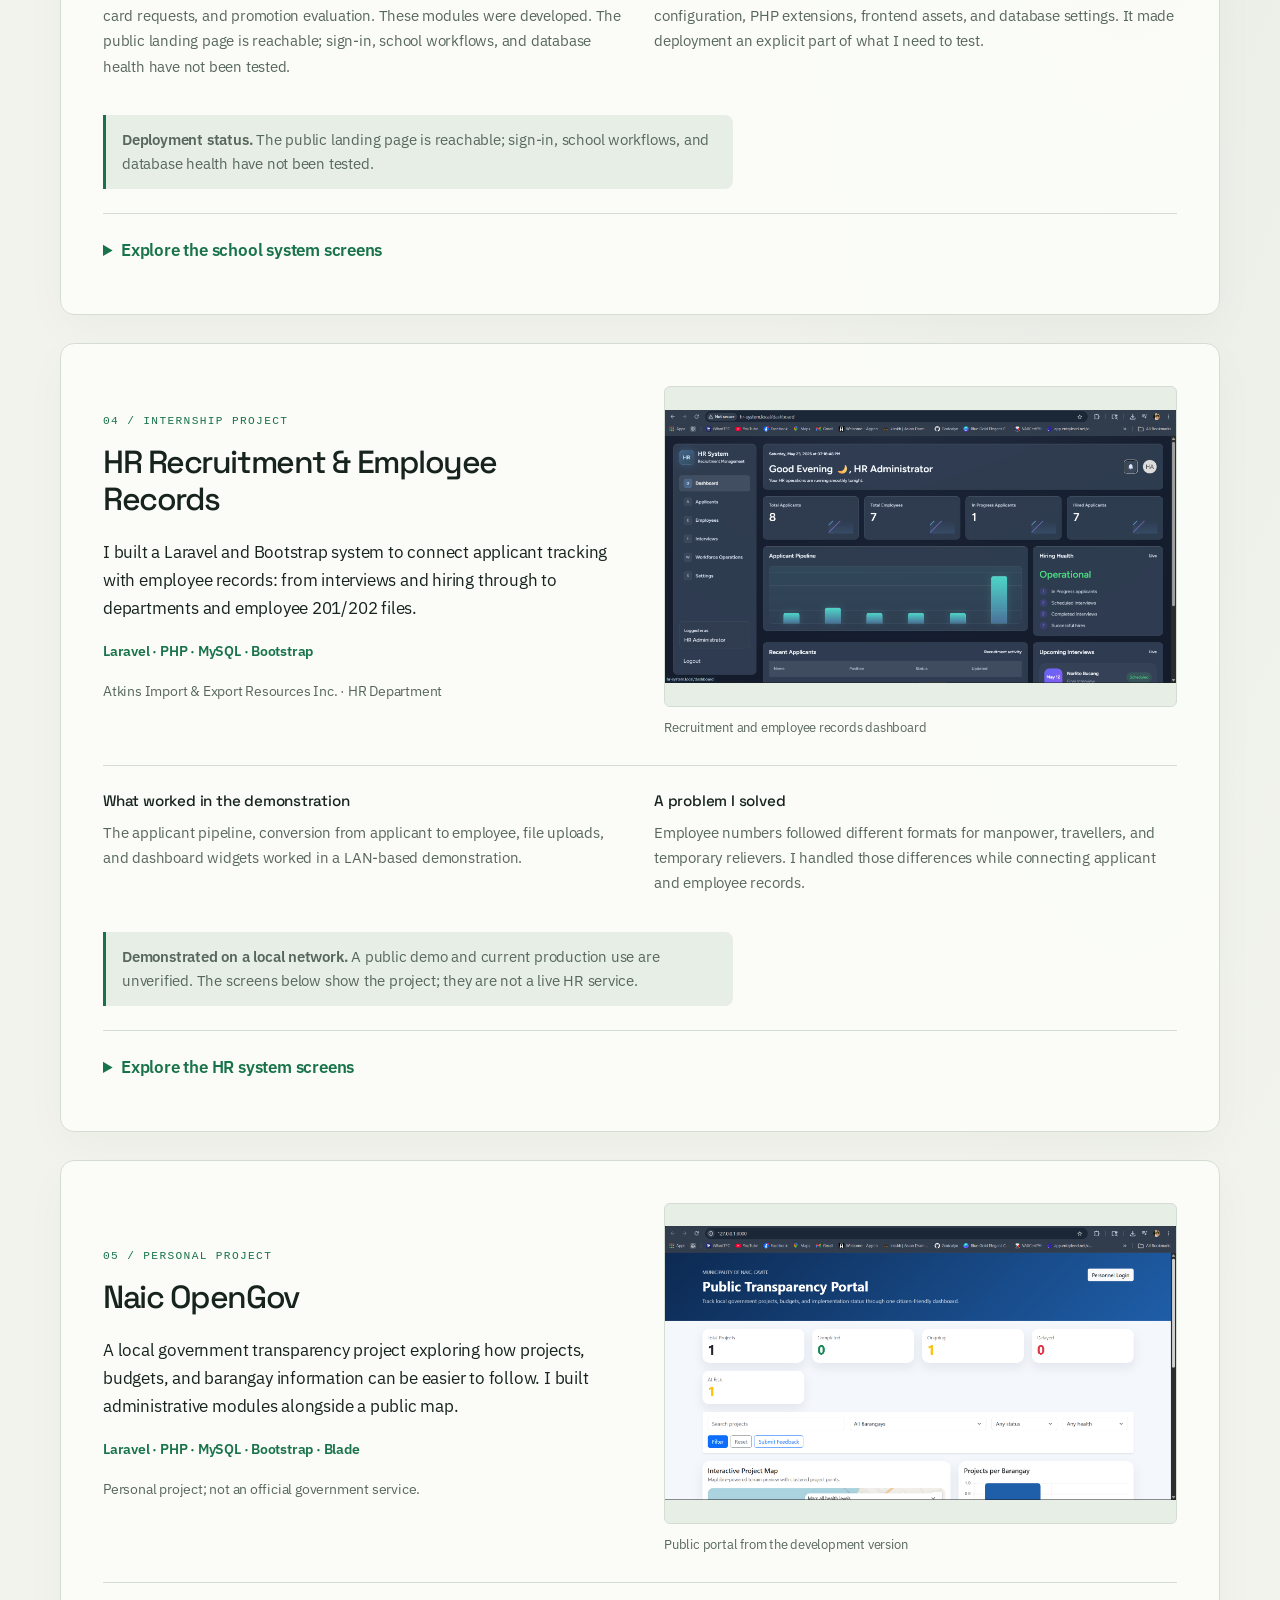
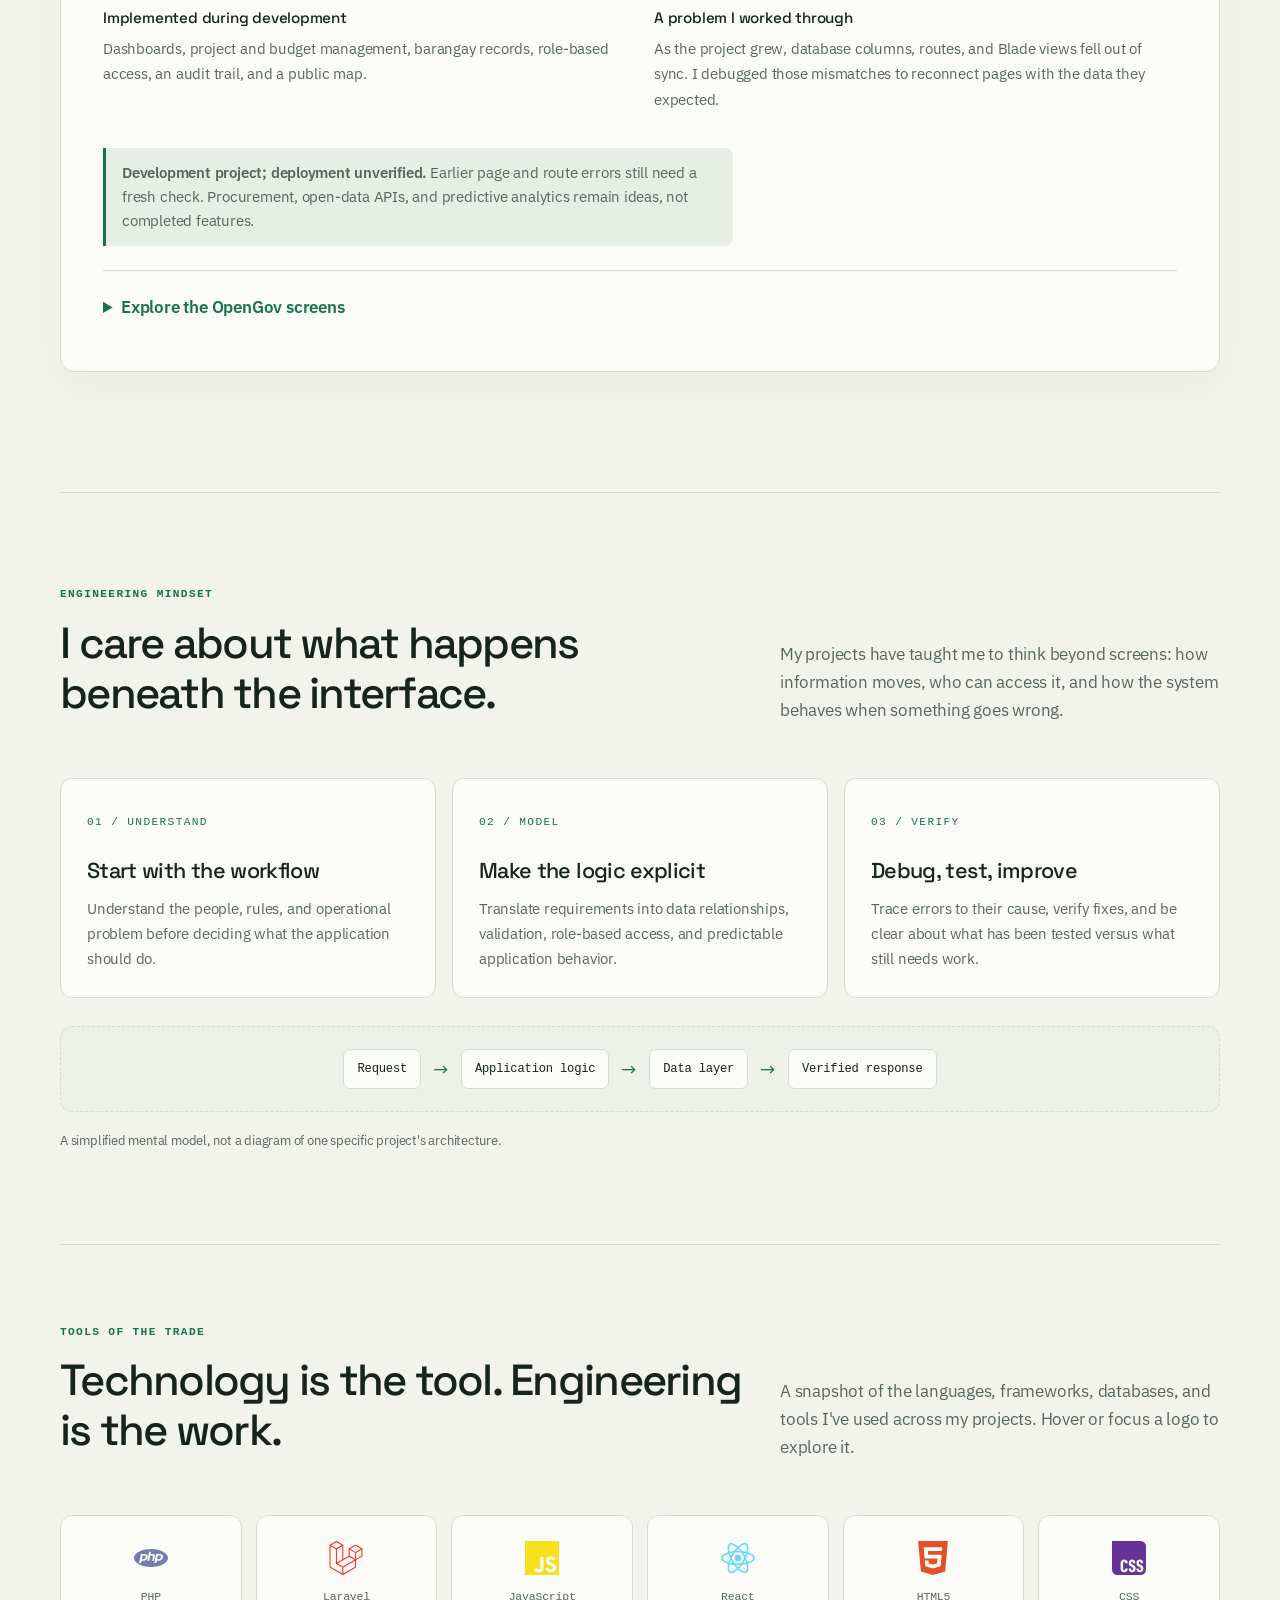
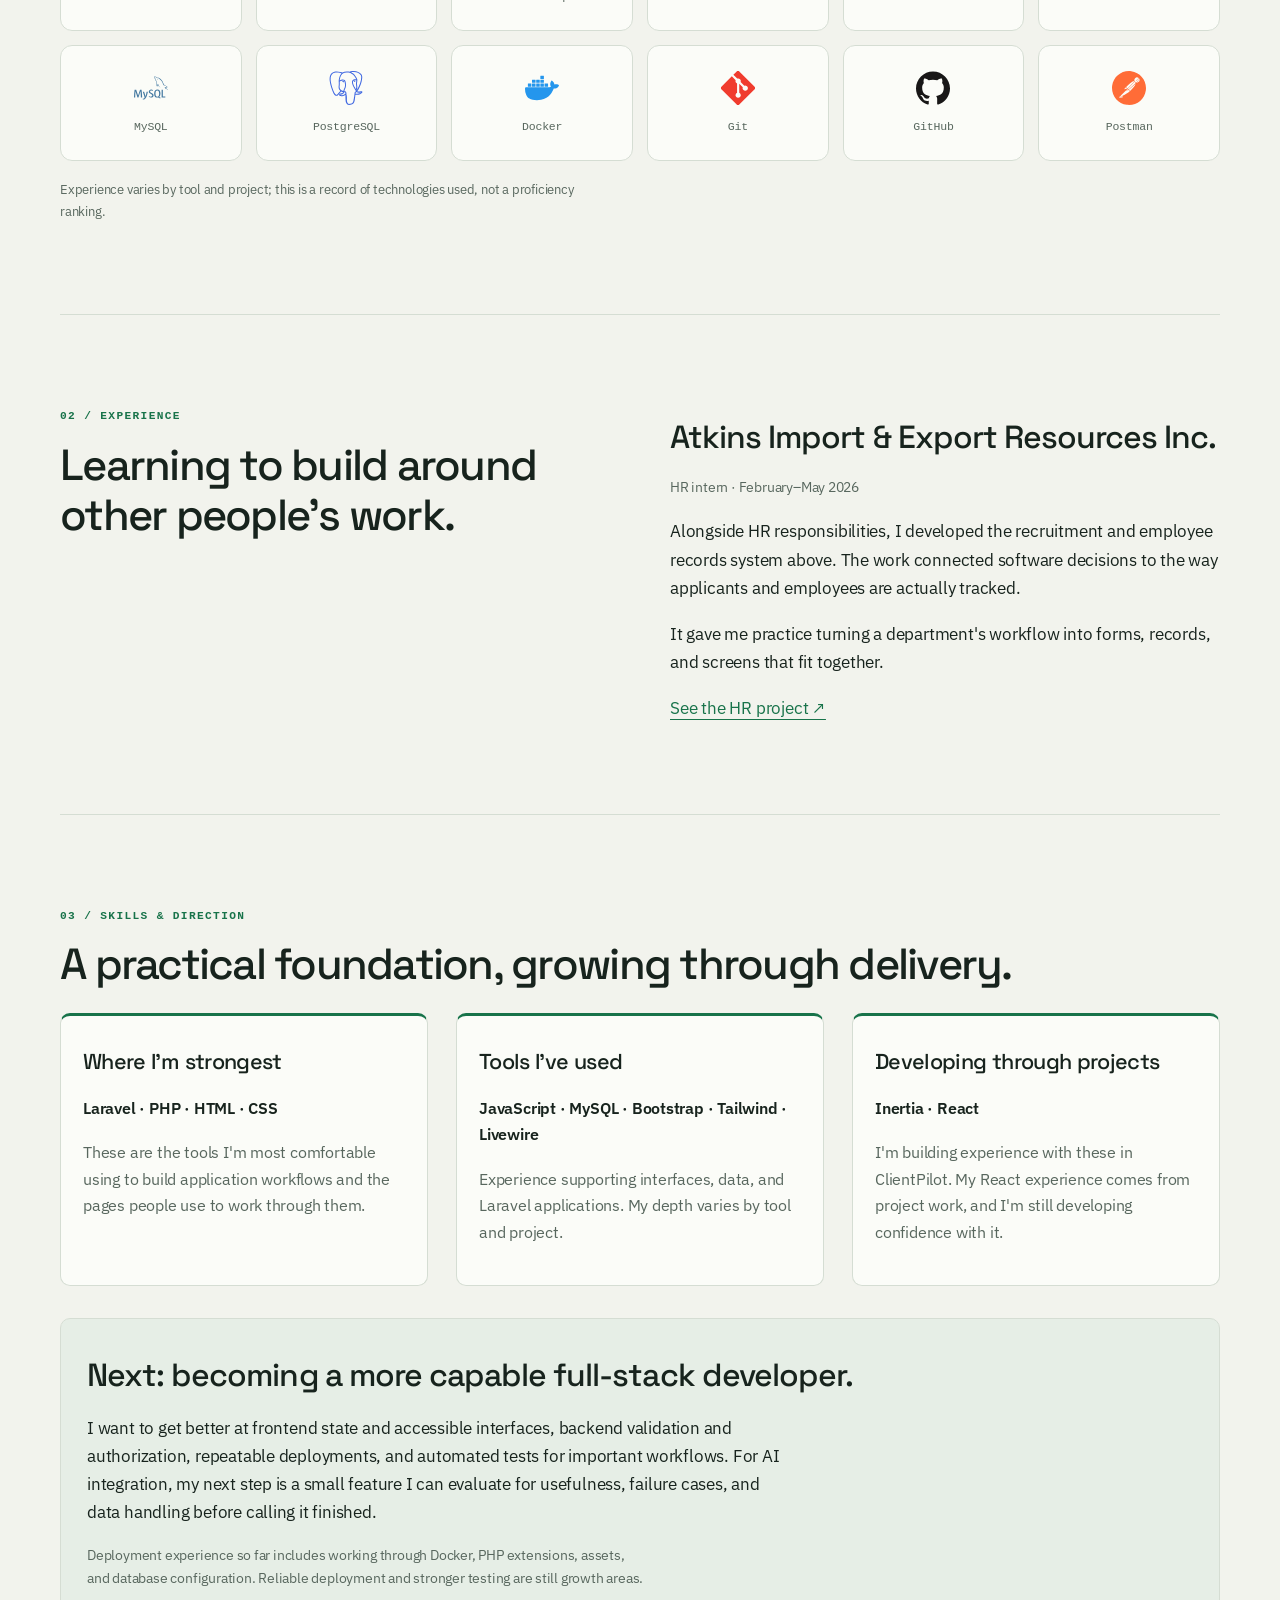
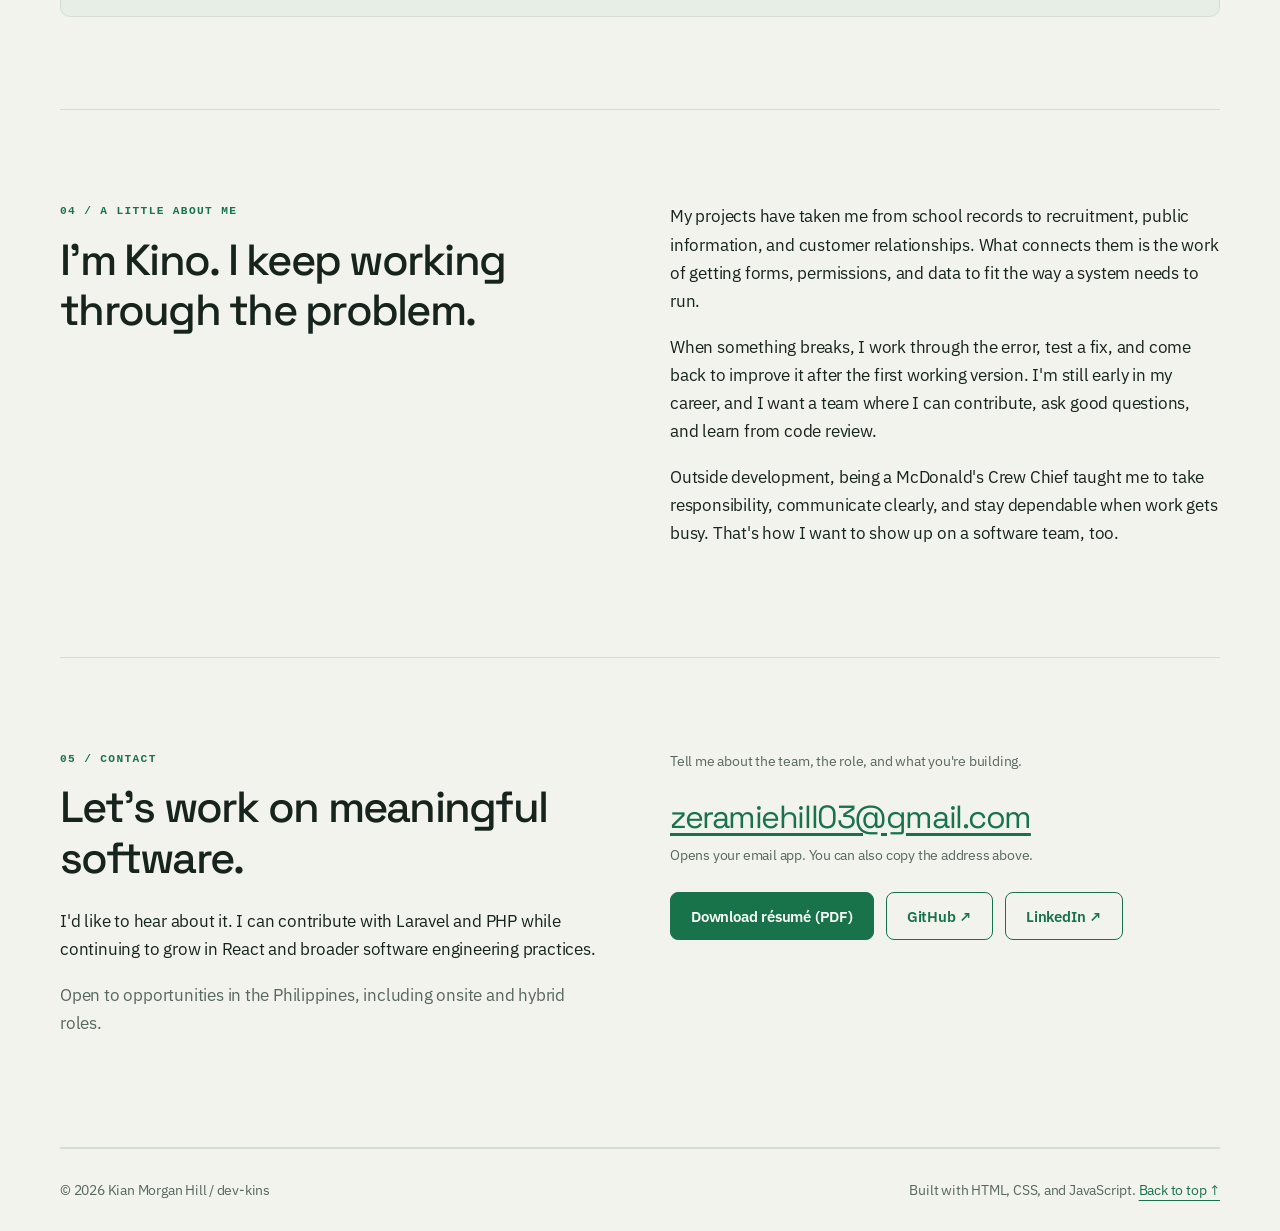
==== commit bdadcaad: "Reorder portfolio sections and project sequence" ====
--- a/index.html
+++ b/index.html
@@ -85,34 +85,6 @@
         <figure class="hero-photo"><img src="./assets/profile-photo.jpg" alt="Kian Morgan Hill" width="240" height="300" fetchpriority="high" /><figcaption>KINO / DEV-KINS<br />Build with intent. Debug with patience.<br />Improve with evidence.</figcaption></figure>
       </section>
       <div class="foundation"><span>Engineering foundation</span><div class="shipped-stat"><strong>02</strong><span>Projects shipped</span></div><strong>Laravel</strong><strong>PHP</strong><strong>JavaScript</strong><strong>MySQL</strong><strong>React</strong></div>
-      <section class="section tech-section" id="technology" aria-labelledby="technology-title">
-        <div class="section-intro"><div><p class="eyebrow">Tools of the trade</p><h2 id="technology-title">Technology is the tool. Engineering is the work.</h2></div><p class="muted">A snapshot of the languages, frameworks, databases, and tools I've used across my projects. Hover or focus a logo to explore it.</p></div>
-        <div class="tech-grid" aria-label="Technologies used in my projects">
-          <div class="tech-item" tabindex="0" aria-label="PHP"><img src="./assets/tech-icons/php.svg" alt="" /><span>PHP</span></div>
-          <div class="tech-item" tabindex="0" aria-label="Laravel"><img src="./assets/tech-icons/laravel.svg" alt="" /><span>Laravel</span></div>
-          <div class="tech-item" tabindex="0" aria-label="JavaScript"><img src="./assets/tech-icons/javascript.svg" alt="" /><span>JavaScript</span></div>
-          <div class="tech-item" tabindex="0" aria-label="React"><img src="./assets/tech-icons/react.svg" alt="" /><span>React</span></div>
-          <div class="tech-item" tabindex="0" aria-label="HTML5"><img src="./assets/tech-icons/html5.svg" alt="" /><span>HTML5</span></div>
-          <div class="tech-item" tabindex="0" aria-label="CSS"><img src="./assets/tech-icons/css.svg" alt="" /><span>CSS</span></div>
-          <div class="tech-item" tabindex="0" aria-label="MySQL"><img src="./assets/tech-icons/mysql.svg" alt="" /><span>MySQL</span></div>
-          <div class="tech-item" tabindex="0" aria-label="PostgreSQL"><img src="./assets/tech-icons/postgresql.svg" alt="" /><span>PostgreSQL</span></div>
-          <div class="tech-item" tabindex="0" aria-label="Docker"><img src="./assets/tech-icons/docker.svg" alt="" /><span>Docker</span></div>
-          <div class="tech-item" tabindex="0" aria-label="Git"><img src="./assets/tech-icons/git.svg" alt="" /><span>Git</span></div>
-          <div class="tech-item" tabindex="0" aria-label="GitHub"><img src="./assets/tech-icons/github.svg" alt="" /><span>GitHub</span></div>
-          <div class="tech-item" tabindex="0" aria-label="Postman"><img src="./assets/tech-icons/postman.svg" alt="" /><span>Postman</span></div>
-        </div>
-        <p class="tech-note">Experience varies by tool and project; this is a record of technologies used, not a proficiency ranking.</p>
-      </section>
-      <section class="section engineering-section" aria-labelledby="engineering-title">
-        <div class="section-intro"><div><p class="eyebrow">Engineering mindset</p><h2 id="engineering-title">I care about what happens beneath the interface.</h2></div><p class="muted">My projects have taught me to think beyond screens: how information moves, who can access it, and how the system behaves when something goes wrong.</p></div>
-        <div class="engineering-grid">
-          <article class="engineering-card"><span class="engineering-index">01 / UNDERSTAND</span><h3>Start with the workflow</h3><p>Understand the people, rules, and operational problem before deciding what the application should do.</p></article>
-          <article class="engineering-card"><span class="engineering-index">02 / MODEL</span><h3>Make the logic explicit</h3><p>Translate requirements into data relationships, validation, role-based access, and predictable application behavior.</p></article>
-          <article class="engineering-card"><span class="engineering-index">03 / VERIFY</span><h3>Debug, test, improve</h3><p>Trace errors to their cause, verify fixes, and be clear about what has been tested versus what still needs work.</p></article>
-        </div>
-        <div class="flow-diagram" aria-label="A simplified application request flow"><span class="flow-node">Request</span><span class="flow-arrow" aria-hidden="true">→</span><span class="flow-node">Application logic</span><span class="flow-arrow" aria-hidden="true">→</span><span class="flow-node">Data layer</span><span class="flow-arrow" aria-hidden="true">→</span><span class="flow-node">Verified response</span></div>
-        <p class="tech-note">A simplified mental model, not a diagram of one specific project's architecture.</p>
-      </section>
       <section
         id="projects"
         class="section"
@@ -141,7 +113,7 @@
         >
           <div class="project-top">
             <div>
-              <span class="project-number">05 / COMPLETED MVP</span>
+              <span class="project-number">01 / COMPLETED MVP</span>
               <h3 id="shipproof-title">ShipProof</h3>
               <p>
                 A Laravel and React tool that turns GitHub repository data into
@@ -210,7 +182,7 @@
         <article class="project" id="crm" aria-labelledby="crm-title">
           <div class="project-top">
             <div>
-              <span class="project-number">04 / IN DEVELOPMENT</span>
+              <span class="project-number">02 / IN DEVELOPMENT</span>
               <h3 id="crm-title">ClientPilot AI CRM</h3>
               <p>
                 A CRM project with leads, deals, activities, tasks, and
@@ -258,7 +230,7 @@
         <article class="project" id="lshs" aria-labelledby="lshs-title">
           <div class="project-top">
             <div>
-              <span class="project-number">01 / CAPSTONE PROJECT</span>
+              <span class="project-number">03 / CAPSTONE PROJECT</span>
               <h3 id="lshs-title">LSHS Online Management Information System</h3>
               <p>
                 A school system for keeping student and professor records,
@@ -412,7 +384,7 @@
         <article class="project" id="hr" aria-labelledby="hr-title">
           <div class="project-top">
             <div>
-              <span class="project-number">02 / INTERNSHIP PROJECT</span>
+              <span class="project-number">04 / INTERNSHIP PROJECT</span>
               <h3 id="hr-title">HR Recruitment &amp; Employee Records</h3>
               <p>
                 I built a Laravel and Bootstrap system to connect applicant
@@ -513,7 +485,7 @@
         <article class="project" id="opengov" aria-labelledby="opengov-title">
           <div class="project-top">
             <div>
-              <span class="project-number">03 / PERSONAL PROJECT</span>
+              <span class="project-number">05 / PERSONAL PROJECT</span>
               <h3 id="opengov-title">Naic OpenGov</h3>
               <p>
                 A local government transparency project exploring how projects,
@@ -637,7 +609,35 @@
             </div>
           </details>
         </article>
+      </section><section class="section engineering-section" aria-labelledby="engineering-title">
+        <div class="section-intro"><div><p class="eyebrow">Engineering mindset</p><h2 id="engineering-title">I care about what happens beneath the interface.</h2></div><p class="muted">My projects have taught me to think beyond screens: how information moves, who can access it, and how the system behaves when something goes wrong.</p></div>
+        <div class="engineering-grid">
+          <article class="engineering-card"><span class="engineering-index">01 / UNDERSTAND</span><h3>Start with the workflow</h3><p>Understand the people, rules, and operational problem before deciding what the application should do.</p></article>
+          <article class="engineering-card"><span class="engineering-index">02 / MODEL</span><h3>Make the logic explicit</h3><p>Translate requirements into data relationships, validation, role-based access, and predictable application behavior.</p></article>
+          <article class="engineering-card"><span class="engineering-index">03 / VERIFY</span><h3>Debug, test, improve</h3><p>Trace errors to their cause, verify fixes, and be clear about what has been tested versus what still needs work.</p></article>
+        </div>
+        <div class="flow-diagram" aria-label="A simplified application request flow"><span class="flow-node">Request</span><span class="flow-arrow" aria-hidden="true">→</span><span class="flow-node">Application logic</span><span class="flow-arrow" aria-hidden="true">→</span><span class="flow-node">Data layer</span><span class="flow-arrow" aria-hidden="true">→</span><span class="flow-node">Verified response</span></div>
+        <p class="tech-note">A simplified mental model, not a diagram of one specific project's architecture.</p>
       </section>
+      <section class="section tech-section" id="technology" aria-labelledby="technology-title">
+        <div class="section-intro"><div><p class="eyebrow">Tools of the trade</p><h2 id="technology-title">Technology is the tool. Engineering is the work.</h2></div><p class="muted">A snapshot of the languages, frameworks, databases, and tools I've used across my projects. Hover or focus a logo to explore it.</p></div>
+        <div class="tech-grid" aria-label="Technologies used in my projects">
+          <div class="tech-item" tabindex="0" aria-label="PHP"><img src="./assets/tech-icons/php.svg" alt="" /><span>PHP</span></div>
+          <div class="tech-item" tabindex="0" aria-label="Laravel"><img src="./assets/tech-icons/laravel.svg" alt="" /><span>Laravel</span></div>
+          <div class="tech-item" tabindex="0" aria-label="JavaScript"><img src="./assets/tech-icons/javascript.svg" alt="" /><span>JavaScript</span></div>
+          <div class="tech-item" tabindex="0" aria-label="React"><img src="./assets/tech-icons/react.svg" alt="" /><span>React</span></div>
+          <div class="tech-item" tabindex="0" aria-label="HTML5"><img src="./assets/tech-icons/html5.svg" alt="" /><span>HTML5</span></div>
+          <div class="tech-item" tabindex="0" aria-label="CSS"><img src="./assets/tech-icons/css.svg" alt="" /><span>CSS</span></div>
+          <div class="tech-item" tabindex="0" aria-label="MySQL"><img src="./assets/tech-icons/mysql.svg" alt="" /><span>MySQL</span></div>
+          <div class="tech-item" tabindex="0" aria-label="PostgreSQL"><img src="./assets/tech-icons/postgresql.svg" alt="" /><span>PostgreSQL</span></div>
+          <div class="tech-item" tabindex="0" aria-label="Docker"><img src="./assets/tech-icons/docker.svg" alt="" /><span>Docker</span></div>
+          <div class="tech-item" tabindex="0" aria-label="Git"><img src="./assets/tech-icons/git.svg" alt="" /><span>Git</span></div>
+          <div class="tech-item" tabindex="0" aria-label="GitHub"><img src="./assets/tech-icons/github.svg" alt="" /><span>GitHub</span></div>
+          <div class="tech-item" tabindex="0" aria-label="Postman"><img src="./assets/tech-icons/postman.svg" alt="" /><span>Postman</span></div>
+        </div>
+        <p class="tech-note">Experience varies by tool and project; this is a record of technologies used, not a proficiency ranking.</p>
+      </section>
+      
       <section
         id="experience"
         class="section two-col"
--- a/styles.css
+++ b/styles.css
@@ -644,3 +644,10 @@
   .hero-photo{justify-content:center;margin:10px auto 0 0}
   .hero-photo figcaption{text-align:left}
 }
+
+
+/* Compact portfolio delivery metric */
+.foundation .shipped-stat{display:inline-flex;align-items:baseline;gap:9px;margin-right:8px;padding:5px 12px;border:1px solid var(--line);border-radius:7px;background:var(--surface)}
+.foundation .shipped-stat strong{padding:0;border:0;background:transparent;color:var(--accent);font-family:'IBM Plex Mono',monospace;font-size:1.15rem;line-height:1}
+.foundation .shipped-stat span{width:auto;color:var(--muted);font-size:.78rem;font-weight:600;letter-spacing:0;text-transform:none}
+@media(max-width:700px){.foundation .shipped-stat{margin-right:0}}
